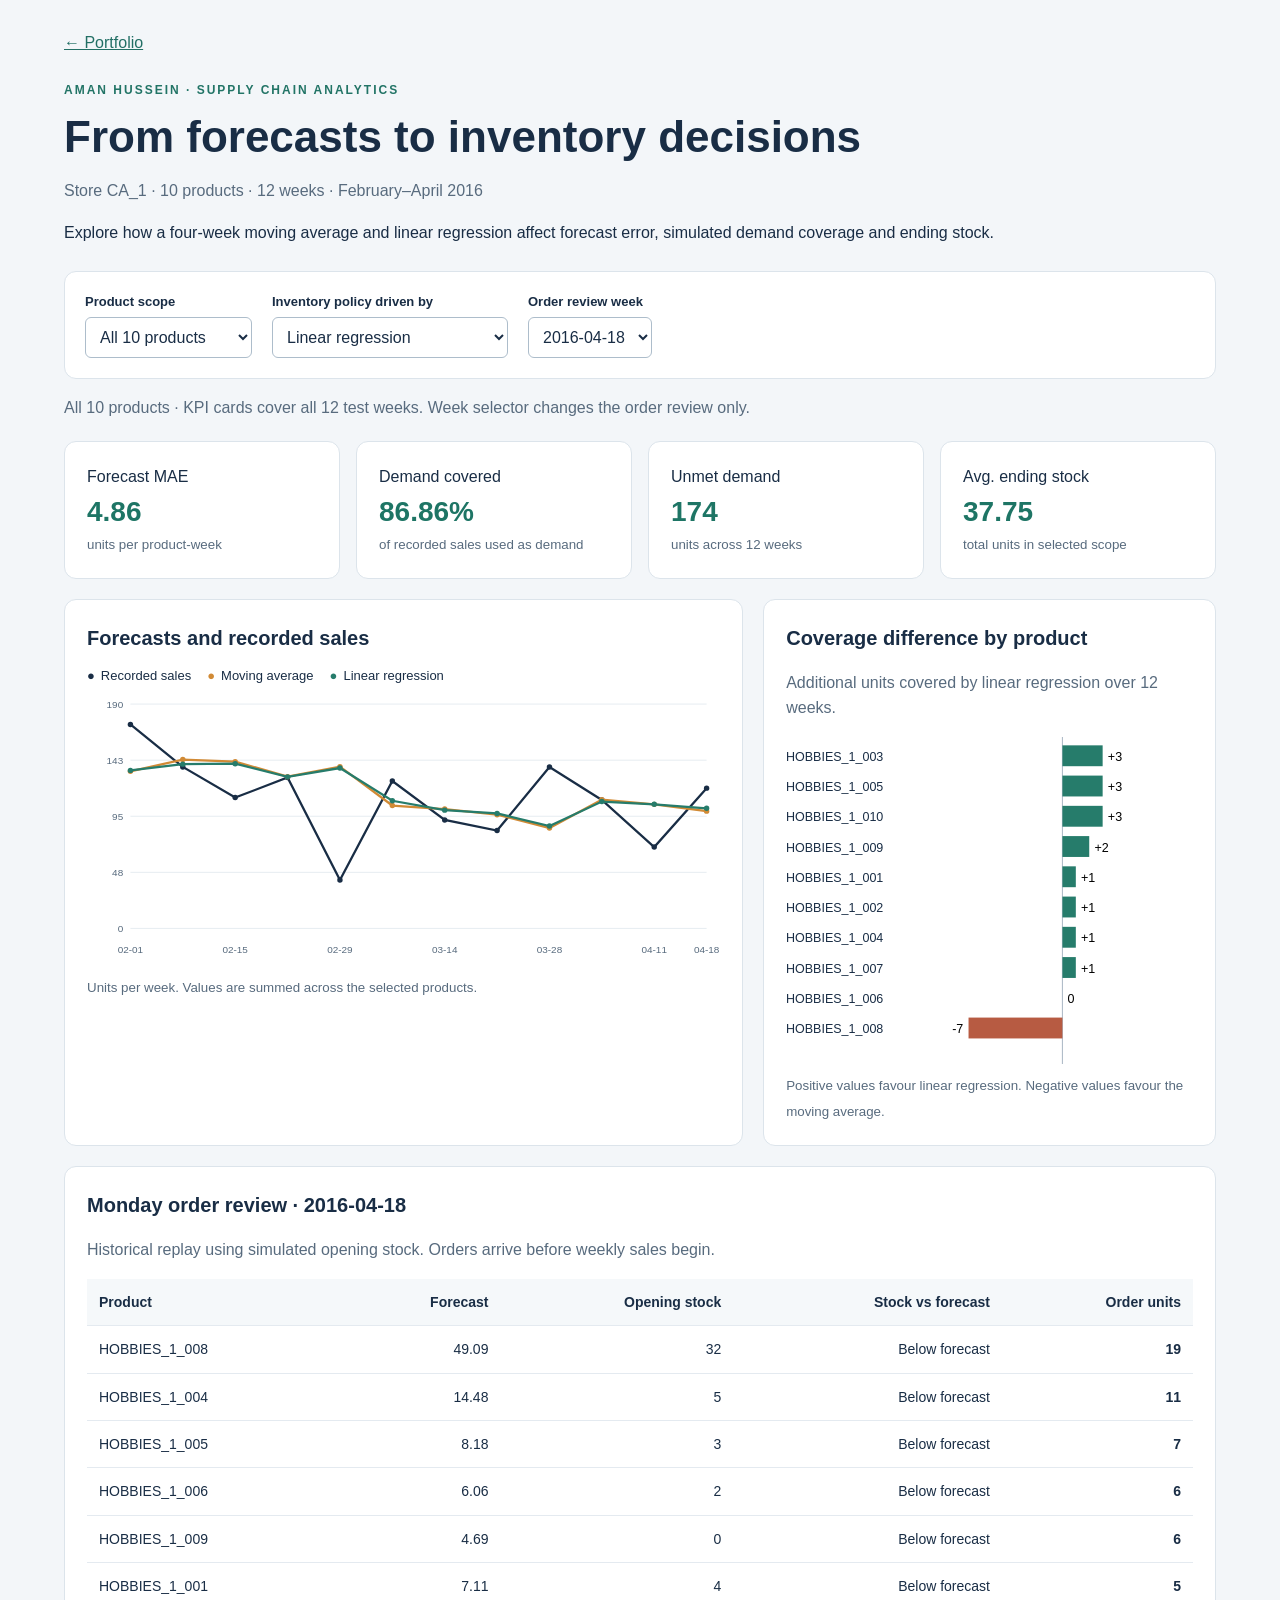
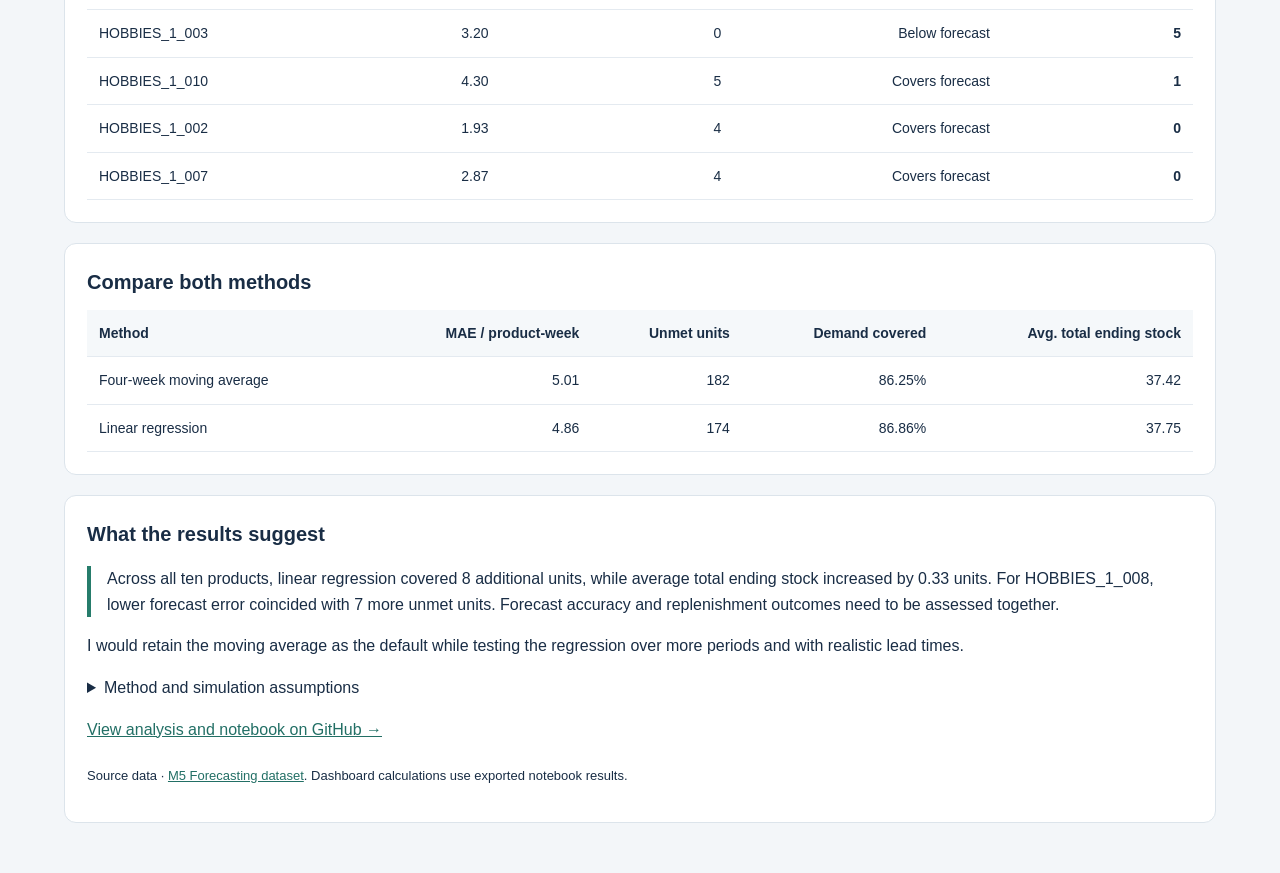
==== dashboard.html @ b35cd241 "Add files via upload" ====
<!doctype html><html lang="en"><head><meta charset="utf-8"><meta name="viewport" content="width=device-width,initial-scale=1"><title>Inventory Decisions | Aman Hussein</title><style>
*{box-sizing:border-box}body{margin:0;background:#f3f6f9;color:#192d45;font:16px/1.6 Arial,sans-serif}main{max-width:1200px;margin:auto;padding:30px 24px}a{color:#226f65}header{margin:25px 0}h1{font-size:clamp(28px,4vw,44px);line-height:1.15;margin:12px 0}h2{font-size:20px;margin:0 0 12px}.muted,small{color:#586b7e}.eyebrow{letter-spacing:2px;font-size:12px;color:#227466;font-weight:bold}.controls{display:flex;gap:20px;flex-wrap:wrap;padding:20px;background:#fff;border:1px solid #dce4eb;border-radius:12px}label{font-size:13px;font-weight:bold;display:block}select{display:block;padding:10px;margin-top:5px;border:1px solid #adbdcb;border-radius:6px;background:white;color:#192d45;font:inherit}.cards{display:grid;grid-template-columns:repeat(4,1fr);gap:16px;margin:20px 0}.card,.panel{background:white;padding:22px;border:1px solid #dce4eb;border-radius:12px}.card strong{display:block;font-size:28px;color:#1e7565}.card small{display:block}.grid{display:grid;grid-template-columns:1.5fr 1fr;gap:20px}.panel{margin-bottom:20px}svg{width:100%;height:auto}.legend{font-size:13px;display:flex;gap:16px;flex-wrap:wrap}.legend span:before{content:'●';color:var(--color);margin-right:6px}.scroll{overflow:auto}table{border-collapse:collapse;width:100%;font-size:14px;white-space:nowrap}th,td{padding:12px;text-align:right;border-bottom:1px solid #e4eaf0}th:first-child,td:first-child{text-align:left}th{background:#f5f8fa}.insight{border-left:4px solid #267c6b;padding-left:16px}.foot{font-size:13px;margin-top:24px}select:focus-visible,a:focus-visible{outline:3px solid #d88735;outline-offset:3px}@media(max-width:800px){.cards{grid-template-columns:repeat(2,1fr)}.grid{grid-template-columns:1fr}}@media(max-width:450px){main{padding:20px 12px}.cards{grid-template-columns:1fr}.controls{display:block}.controls>div{margin-bottom:12px}}
</style></head><body><main><a href="index.html">← Portfolio</a><header><div class="eyebrow">AMAN HUSSEIN · SUPPLY CHAIN ANALYTICS</div><h1>From forecasts to inventory decisions</h1><p class="muted">Store CA_1 · 10 products · 12 weeks · February–April 2016</p><p>Explore how a four-week moving average and linear regression affect forecast error, simulated demand coverage and ending stock.</p></header><div class="controls"><div><label for="product">Product scope</label><select id="product"><option value="all">All 10 products</option></select></div><div><label for="method">Inventory policy driven by</label><select id="method"><option value="Linjär modell">Linear regression</option><option value="Fyraveckorssnitt">Four-week moving average</option></select></div><div><label for="week">Order review week</label><select id="week"></select></div></div><p class="muted" id="scope"></p><div class="cards" id="cards" aria-live="polite"></div><div class="grid"><section class="panel"><h2>Forecasts and recorded sales</h2><div class="legend"><span style="--color:#192d45">Recorded sales</span><span style="--color:#d18a35">Moving average</span><span style="--color:#267c6b">Linear regression</span></div><div id="chart"></div><small>Units per week. Values are summed across the selected products.</small></section><section class="panel"><h2>Coverage difference by product</h2><p class="muted">Additional units covered by linear regression over 12 weeks.</p><div id="bars"></div><small>Positive values favour linear regression. Negative values favour the moving average.</small></section></div><section class="panel"><h2 id="orderTitle">Monday order review</h2><p class="muted">Historical replay using simulated opening stock. Orders arrive before weekly sales begin.</p><div class="scroll"><table><thead><tr><th>Product</th><th>Forecast</th><th>Opening stock</th><th>Stock vs forecast</th><th>Order units</th></tr></thead><tbody id="orders"></tbody></table></div></section><section class="panel"><h2>Compare both methods</h2><div class="scroll"><table><thead><tr><th>Method</th><th>MAE / product-week</th><th>Unmet units</th><th>Demand covered</th><th>Avg. total ending stock</th></tr></thead><tbody id="summary"></tbody></table></div></section><section class="panel"><h2>What the results suggest</h2><p class="insight">Across all ten products, linear regression covered 8 additional units, while average total ending stock increased by 0.33 units. For HOBBIES_1_008, lower forecast error coincided with 7 more unmet units. Forecast accuracy and replenishment outcomes need to be assessed together.</p><p>I would retain the moving average as the default while testing the regression over more periods and with realistic lead times.</p><details><summary>Method and simulation assumptions</summary><p>One pooled linear regression was trained on weeks before 1 February 2016. Inputs were the previous week's sales and the preceding four-week sales average. Each test forecast is one week ahead and can use sales observed in earlier test weeks. The trained coefficients remain fixed.</p><p>Each product starts with 3 units. The order raises available stock to the rounded-up forecast plus 1 safety unit when needed. Unmet demand is lost and does not carry forward. Ending inventory carries to the following week.</p><p>Recorded sales are a proxy for demand and can understate demand during actual stockouts. The zero-sales week for HOBBIES_1_008 is retained with unknown cause. Ending stock is measured at week end and differs from average inventory held during the week. These results cover one store, ten products and twelve weeks.</p></details><p><a href="https://github.com/AmanHussein/demand-forecasting-and-inventory-planning">View analysis and notebook on GitHub →</a></p><p class="foot">Source data · <a href="https://www.kaggle.com/competitions/m5-forecasting-accuracy/data">M5 Forecasting dataset</a>. Dashboard calculations use exported notebook results.</p></section></main><script id="data" type="application/json">{"forecasts": [{"item_id": "HOBBIES_1_001", "week_start": "2016-02-01 00:00:00", "units_sold": 4, "forecast": 5.75, "sales_last_week": 4.0, "sales_avg_4_weeks": 5.75, "model_forecast": 6.1762650593970605, "baseline_abs_error": 1.75, "model_abs_error": 2.1762650593970605}, {"item_id": "HOBBIES_1_001", "week_start": "2016-02-08 00:00:00", "units_sold": 9, "forecast": 4.75, "sales_last_week": 4.0, "sales_avg_4_weeks": 4.75, "model_forecast": 5.179508797744723, "baseline_abs_error": 4.25, "model_abs_error": 3.820491202255277}, {"item_id": "HOBBIES_1_001", "week_start": "2016-02-15 00:00:00", "units_sold": 4, "forecast": 5.75, "sales_last_week": 9.0, "sales_avg_4_weeks": 5.75, "model_forecast": 5.880034614447206, "baseline_abs_error": 1.75, "model_abs_error": 1.8800346144472062}, {"item_id": "HOBBIES_1_001", "week_start": "2016-02-22 00:00:00", "units_sold": 12, "forecast": 5.25, "sales_last_week": 4.0, "sales_avg_4_weeks": 5.25, "model_forecast": 5.677886928570892, "baseline_abs_error": 6.75, "model_abs_error": 6.322113071429108}, {"item_id": "HOBBIES_1_001", "week_start": "2016-02-29 00:00:00", "units_sold": 5, "forecast": 7.25, "sales_last_week": 12.0, "sales_avg_4_weeks": 7.25, "model_forecast": 7.1974307399558, "baseline_abs_error": 2.25, "model_abs_error": 2.1974307399558004}, {"item_id": "HOBBIES_1_001", "week_start": "2016-03-07 00:00:00", "units_sold": 5, "forecast": 7.5, "sales_last_week": 5.0, "sales_avg_4_weeks": 7.5, "model_forecast": 7.861342428298681, "baseline_abs_error": 2.5, "model_abs_error": 2.8613424282986806}, {"item_id": "HOBBIES_1_001", "week_start": "2016-03-14 00:00:00", "units_sold": 10, "forecast": 6.5, "sales_last_week": 5.0, "sales_avg_4_weeks": 6.5, "model_forecast": 6.864586166646343, "baseline_abs_error": 3.5, "model_abs_error": 3.135413833353657}, {"item_id": "HOBBIES_1_001", "week_start": "2016-03-21 00:00:00", "units_sold": 8, "forecast": 8.0, "sales_last_week": 10.0, "sales_avg_4_weeks": 8.0, "model_forecast": 8.063490114174996, "baseline_abs_error": 0.0, "model_abs_error": 0.06349011417499639}, {"item_id": "HOBBIES_1_001", "week_start": "2016-03-28 00:00:00", "units_sold": 2, "forecast": 7.0, "sales_last_week": 8.0, "sales_avg_4_weeks": 7.0, "model_forecast": 7.1852260305026, "baseline_abs_error": 5.0, "model_abs_error": 5.1852260305026}, {"item_id": "HOBBIES_1_001", "week_start": "2016-04-04 00:00:00", "units_sold": 12, "forecast": 6.25, "sales_last_week": 2.0, "sales_avg_4_weeks": 6.25, "model_forecast": 6.793135368203171, "baseline_abs_error": 5.75, "model_abs_error": 5.206864631796829}, {"item_id": "HOBBIES_1_001", "week_start": "2016-04-11 00:00:00", "units_sold": 5, "forecast": 8.0, "sales_last_week": 12.0, "sales_avg_4_weeks": 8.0, "model_forecast": 7.944997936195054, "baseline_abs_error": 3.0, "model_abs_error": 2.944997936195054}, {"item_id": "HOBBIES_1_001", "week_start": "2016-04-18 00:00:00", "units_sold": 8, "forecast": 6.75, "sales_last_week": 5.0, "sales_avg_4_weeks": 6.75, "model_forecast": 7.113775232059428, "baseline_abs_error": 1.25, "model_abs_error": 0.8862247679405719}, {"item_id": "HOBBIES_1_002", "week_start": "2016-02-01 00:00:00", "units_sold": 1, "forecast": 1.0, "sales_last_week": 1.0, "sales_avg_4_weeks": 1.0, "model_forecast": 1.6194110835183695, "baseline_abs_error": 0.0, "model_abs_error": 0.6194110835183695}, {"item_id": "HOBBIES_1_002", "week_start": "2016-02-08 00:00:00", "units_sold": 1, "forecast": 1.0, "sales_last_week": 1.0, "sales_avg_4_weeks": 1.0, "model_forecast": 1.6194110835183695, "baseline_abs_error": 0.0, "model_abs_error": 0.6194110835183695}, {"item_id": "HOBBIES_1_002", "week_start": "2016-02-15 00:00:00", "units_sold": 2, "forecast": 1.0, "sales_last_week": 1.0, "sales_avg_4_weeks": 1.0, "model_forecast": 1.6194110835183695, "baseline_abs_error": 1.0, "model_abs_error": 0.3805889164816305}, {"item_id": "HOBBIES_1_002", "week_start": "2016-02-22 00:00:00", "units_sold": 1, "forecast": 1.25, "sales_last_week": 2.0, "sales_avg_4_weeks": 1.25, "model_forecast": 1.8093540599414832, "baseline_abs_error": 0.25, "model_abs_error": 0.8093540599414832}, {"item_id": "HOBBIES_1_002", "week_start": "2016-02-29 00:00:00", "units_sold": 2, "forecast": 1.25, "sales_last_week": 1.0, "sales_avg_4_weeks": 1.25, "model_forecast": 1.868600148931454, "baseline_abs_error": 0.75, "model_abs_error": 0.1313998510685459}, {"item_id": "HOBBIES_1_002", "week_start": "2016-03-07 00:00:00", "units_sold": 3, "forecast": 1.5, "sales_last_week": 2.0, "sales_avg_4_weeks": 1.5, "model_forecast": 2.058543125354568, "baseline_abs_error": 1.5, "model_abs_error": 0.9414568746454322}, {"item_id": "HOBBIES_1_002", "week_start": "2016-03-14 00:00:00", "units_sold": 0, "forecast": 2.0, "sales_last_week": 3.0, "sales_avg_4_weeks": 2.0, "model_forecast": 2.4976751671907653, "baseline_abs_error": 2.0, "model_abs_error": 2.4976751671907653}, {"item_id": "HOBBIES_1_002", "week_start": "2016-03-21 00:00:00", "units_sold": 4, "forecast": 1.5, "sales_last_week": 0.0, "sales_avg_4_weeks": 1.5, "model_forecast": 2.1770353033345096, "baseline_abs_error": 2.5, "model_abs_error": 1.8229646966654904}, {"item_id": "HOBBIES_1_002", "week_start": "2016-03-28 00:00:00", "units_sold": 1, "forecast": 2.25, "sales_last_week": 4.0, "sales_avg_4_weeks": 2.25, "model_forecast": 2.687618143613879, "baseline_abs_error": 1.25, "model_abs_error": 1.687618143613879}, {"item_id": "HOBBIES_1_002", "week_start": "2016-04-04 00:00:00", "units_sold": 0, "forecast": 2.0, "sales_last_week": 1.0, "sales_avg_4_weeks": 2.0, "model_forecast": 2.616167345170707, "baseline_abs_error": 2.0, "model_abs_error": 2.616167345170707}, {"item_id": "HOBBIES_1_002", "week_start": "2016-04-11 00:00:00", "units_sold": 0, "forecast": 1.25, "sales_last_week": 0.0, "sales_avg_4_weeks": 1.25, "model_forecast": 1.927846237921425, "baseline_abs_error": 1.25, "model_abs_error": 1.927846237921425}, {"item_id": "HOBBIES_1_002", "week_start": "2016-04-18 00:00:00", "units_sold": 1, "forecast": 1.25, "sales_last_week": 0.0, "sales_avg_4_weeks": 1.25, "model_forecast": 1.927846237921425, "baseline_abs_error": 0.25, "model_abs_error": 0.927846237921425}, {"item_id": "HOBBIES_1_003", "week_start": "2016-02-01 00:00:00", "units_sold": 1, "forecast": 0.75, "sales_last_week": 1.0, "sales_avg_4_weeks": 0.75, "model_forecast": 1.3702220181052853, "baseline_abs_error": 0.25, "model_abs_error": 0.3702220181052853}, {"item_id": "HOBBIES_1_003", "week_start": "2016-02-08 00:00:00", "units_sold": 5, "forecast": 1.0, "sales_last_week": 1.0, "sales_avg_4_weeks": 1.0, "model_forecast": 1.6194110835183695, "baseline_abs_error": 4.0, "model_abs_error": 3.3805889164816305}, {"item_id": "HOBBIES_1_003", "week_start": "2016-02-15 00:00:00", "units_sold": 3, "forecast": 1.75, "sales_last_week": 5.0, "sales_avg_4_weeks": 1.75, "model_forecast": 2.1299939237977394, "baseline_abs_error": 1.25, "model_abs_error": 0.8700060762022606}, {"item_id": "HOBBIES_1_003", "week_start": "2016-02-22 00:00:00", "units_sold": 0, "forecast": 2.5, "sales_last_week": 3.0, "sales_avg_4_weeks": 2.5, "model_forecast": 2.9960532980169345, "baseline_abs_error": 2.5, "model_abs_error": 2.9960532980169345}, {"item_id": "HOBBIES_1_003", "week_start": "2016-02-29 00:00:00", "units_sold": 7, "forecast": 2.25, "sales_last_week": 0.0, "sales_avg_4_weeks": 2.25, "model_forecast": 2.9246024995737625, "baseline_abs_error": 4.75, "model_abs_error": 4.075397500426238}, {"item_id": "HOBBIES_1_003", "week_start": "2016-03-07 00:00:00", "units_sold": 5, "forecast": 3.75, "sales_last_week": 7.0, "sales_avg_4_weeks": 3.75, "model_forecast": 4.005014269122473, "baseline_abs_error": 1.25, "model_abs_error": 0.9949857308775272}, {"item_id": "HOBBIES_1_003", "week_start": "2016-03-14 00:00:00", "units_sold": 1, "forecast": 3.75, "sales_last_week": 5.0, "sales_avg_4_weeks": 3.75, "model_forecast": 4.1235064471024145, "baseline_abs_error": 2.75, "model_abs_error": 3.1235064471024145}, {"item_id": "HOBBIES_1_003", "week_start": "2016-03-21 00:00:00", "units_sold": 2, "forecast": 3.25, "sales_last_week": 1.0, "sales_avg_4_weeks": 3.25, "model_forecast": 3.862112672236129, "baseline_abs_error": 1.25, "model_abs_error": 1.8621126722361292}, {"item_id": "HOBBIES_1_003", "week_start": "2016-03-28 00:00:00", "units_sold": 1, "forecast": 3.75, "sales_last_week": 2.0, "sales_avg_4_weeks": 3.75, "model_forecast": 4.301244714072327, "baseline_abs_error": 2.75, "model_abs_error": 3.301244714072327}, {"item_id": "HOBBIES_1_003", "week_start": "2016-04-04 00:00:00", "units_sold": 1, "forecast": 2.25, "sales_last_week": 1.0, "sales_avg_4_weeks": 2.25, "model_forecast": 2.8653564105837916, "baseline_abs_error": 1.25, "model_abs_error": 1.8653564105837916}, {"item_id": "HOBBIES_1_003", "week_start": "2016-04-11 00:00:00", "units_sold": 8, "forecast": 1.25, "sales_last_week": 1.0, "sales_avg_4_weeks": 1.25, "model_forecast": 1.868600148931454, "baseline_abs_error": 6.75, "model_abs_error": 6.1313998510685455}, {"item_id": "HOBBIES_1_003", "week_start": "2016-04-18 00:00:00", "units_sold": 6, "forecast": 3.0, "sales_last_week": 8.0, "sales_avg_4_weeks": 3.0, "model_forecast": 3.198200983893249, "baseline_abs_error": 3.0, "model_abs_error": 2.801799016106751}, {"item_id": "HOBBIES_1_004", "week_start": "2016-02-01 00:00:00", "units_sold": 17, "forecast": 14.25, "sales_last_week": 20.0, "sales_avg_4_weeks": 14.25, "model_forecast": 13.700755859602397, "baseline_abs_error": 2.75, "model_abs_error": 3.2992441403976027}, {"item_id": "HOBBIES_1_004", "week_start": "2016-02-08 00:00:00", "units_sold": 17, "forecast": 17.25, "sales_last_week": 17.0, "sales_avg_4_weeks": 17.25, "model_forecast": 16.868762911529323, "baseline_abs_error": 0.25, "model_abs_error": 0.1312370884706766}, {"item_id": "HOBBIES_1_004", "week_start": "2016-02-15 00:00:00", "units_sold": 11, "forecast": 18.75, "sales_last_week": 17.0, "sales_avg_4_weeks": 18.75, "model_forecast": 18.36389730400783, "baseline_abs_error": 7.75, "model_abs_error": 7.363897304007828}, {"item_id": "HOBBIES_1_004", "week_start": "2016-02-22 00:00:00", "units_sold": 15, "forecast": 16.25, "sales_last_week": 11.0, "sales_avg_4_weeks": 16.25, "model_forecast": 16.227483183816812, "baseline_abs_error": 1.25, "model_abs_error": 1.2274831838168119}, {"item_id": "HOBBIES_1_004", "week_start": "2016-02-29 00:00:00", "units_sold": 7, "forecast": 15.0, "sales_last_week": 15.0, "sales_avg_4_weeks": 15.0, "model_forecast": 14.744553500791504, "baseline_abs_error": 8.0, "model_abs_error": 7.744553500791504}, {"item_id": "HOBBIES_1_004", "week_start": "2016-03-07 00:00:00", "units_sold": 7, "forecast": 12.5, "sales_last_week": 7.0, "sales_avg_4_weeks": 12.5, "model_forecast": 12.726631558580427, "baseline_abs_error": 5.5, "model_abs_error": 5.7266315585804275}, {"item_id": "HOBBIES_1_004", "week_start": "2016-03-14 00:00:00", "units_sold": 14, "forecast": 10.0, "sales_last_week": 7.0, "sales_avg_4_weeks": 10.0, "model_forecast": 10.234740904449584, "baseline_abs_error": 4.0, "model_abs_error": 3.765259095550416}, {"item_id": "HOBBIES_1_004", "week_start": "2016-03-21 00:00:00", "units_sold": 25, "forecast": 10.75, "sales_last_week": 14.0, "sales_avg_4_weeks": 10.75, "model_forecast": 10.56758547775904, "baseline_abs_error": 14.25, "model_abs_error": 14.43241452224096}, {"item_id": "HOBBIES_1_004", "week_start": "2016-03-28 00:00:00", "units_sold": 6, "forecast": 13.25, "sales_last_week": 25.0, "sales_avg_4_weeks": 13.25, "model_forecast": 12.407769153000205, "baseline_abs_error": 7.25, "model_abs_error": 6.4077691530002046}, {"item_id": "HOBBIES_1_004", "week_start": "2016-04-04 00:00:00", "units_sold": 16, "forecast": 13.0, "sales_last_week": 6.0, "sales_avg_4_weeks": 13.0, "model_forecast": 13.284255778396567, "baseline_abs_error": 3.0, "model_abs_error": 2.7157442216034333}, {"item_id": "HOBBIES_1_004", "week_start": "2016-04-11 00:00:00", "units_sold": 11, "forecast": 15.25, "sales_last_week": 16.0, "sales_avg_4_weeks": 15.25, "model_forecast": 14.93449647721462, "baseline_abs_error": 4.25, "model_abs_error": 3.934496477214619}, {"item_id": "HOBBIES_1_004", "week_start": "2016-04-18 00:00:00", "units_sold": 18, "forecast": 14.5, "sales_last_week": 11.0, "sales_avg_4_weeks": 14.5, "model_forecast": 14.48315972592522, "baseline_abs_error": 3.5, "model_abs_error": 3.516840274074781}, {"item_id": "HOBBIES_1_005", "week_start": "2016-02-01 00:00:00", "units_sold": 7, "forecast": 5.25, "sales_last_week": 6.0, "sales_avg_4_weeks": 5.25, "model_forecast": 5.5593947505909505, "baseline_abs_error": 1.75, "model_abs_error": 1.4406052494090495}, {"item_id": "HOBBIES_1_005", "week_start": "2016-02-08 00:00:00", "units_sold": 11, "forecast": 5.75, "sales_last_week": 7.0, "sales_avg_4_weeks": 5.75, "model_forecast": 5.998526792427148, "baseline_abs_error": 5.25, "model_abs_error": 5.001473207572852}, {"item_id": "HOBBIES_1_005", "week_start": "2016-02-15 00:00:00", "units_sold": 8, "forecast": 7.0, "sales_last_week": 11.0, "sales_avg_4_weeks": 7.0, "model_forecast": 7.007487763532687, "baseline_abs_error": 1.0, "model_abs_error": 0.9925122364673129}, {"item_id": "HOBBIES_1_005", "week_start": "2016-02-22 00:00:00", "units_sold": 6, "forecast": 8.0, "sales_last_week": 8.0, "sales_avg_4_weeks": 8.0, "model_forecast": 8.181982292154938, "baseline_abs_error": 2.0, "model_abs_error": 2.181982292154938}, {"item_id": "HOBBIES_1_005", "week_start": "2016-02-29 00:00:00", "units_sold": 5, "forecast": 8.0, "sales_last_week": 6.0, "sales_avg_4_weeks": 8.0, "model_forecast": 8.30047447013488, "baseline_abs_error": 3.0, "model_abs_error": 3.30047447013488}, {"item_id": "HOBBIES_1_005", "week_start": "2016-03-07 00:00:00", "units_sold": 9, "forecast": 7.5, "sales_last_week": 5.0, "sales_avg_4_weeks": 7.5, "model_forecast": 7.861342428298681, "baseline_abs_error": 1.5, "model_abs_error": 1.1386575717013194}, {"item_id": "HOBBIES_1_005", "week_start": "2016-03-14 00:00:00", "units_sold": 11, "forecast": 7.0, "sales_last_week": 9.0, "sales_avg_4_weeks": 7.0, "model_forecast": 7.125979941512629, "baseline_abs_error": 4.0, "model_abs_error": 3.874020058487371}, {"item_id": "HOBBIES_1_005", "week_start": "2016-03-21 00:00:00", "units_sold": 6, "forecast": 7.75, "sales_last_week": 11.0, "sales_avg_4_weeks": 7.75, "model_forecast": 7.7550549597719405, "baseline_abs_error": 1.75, "model_abs_error": 1.7550549597719405}, {"item_id": "HOBBIES_1_005", "week_start": "2016-03-28 00:00:00", "units_sold": 14, "forecast": 7.75, "sales_last_week": 6.0, "sales_avg_4_weeks": 7.75, "model_forecast": 8.051285404721796, "baseline_abs_error": 6.25, "model_abs_error": 5.948714595278204}, {"item_id": "HOBBIES_1_005", "week_start": "2016-04-04 00:00:00", "units_sold": 4, "forecast": 10.0, "sales_last_week": 14.0, "sales_avg_4_weeks": 10.0, "model_forecast": 9.820018281519788, "baseline_abs_error": 6.0, "model_abs_error": 5.820018281519788}, {"item_id": "HOBBIES_1_005", "week_start": "2016-04-11 00:00:00", "units_sold": 8, "forecast": 8.75, "sales_last_week": 4.0, "sales_avg_4_weeks": 8.75, "model_forecast": 9.166533844354074, "baseline_abs_error": 0.75, "model_abs_error": 1.166533844354074}, {"item_id": "HOBBIES_1_005", "week_start": "2016-04-18 00:00:00", "units_sold": 12, "forecast": 8.0, "sales_last_week": 8.0, "sales_avg_4_weeks": 8.0, "model_forecast": 8.181982292154938, "baseline_abs_error": 4.0, "model_abs_error": 3.818017707845062}, {"item_id": "HOBBIES_1_006", "week_start": "2016-02-01 00:00:00", "units_sold": 5, "forecast": 6.5, "sales_last_week": 4.0, "sales_avg_4_weeks": 6.5, "model_forecast": 6.923832255636314, "baseline_abs_error": 1.5, "model_abs_error": 1.9238322556363139}, {"item_id": "HOBBIES_1_006", "week_start": "2016-02-08 00:00:00", "units_sold": 6, "forecast": 7.75, "sales_last_week": 5.0, "sales_avg_4_weeks": 7.75, "model_forecast": 8.110531493711765, "baseline_abs_error": 1.75, "model_abs_error": 2.1105314937117647}, {"item_id": "HOBBIES_1_006", "week_start": "2016-02-15 00:00:00", "units_sold": 8, "forecast": 6.5, "sales_last_week": 6.0, "sales_avg_4_weeks": 6.5, "model_forecast": 6.805340077656372, "baseline_abs_error": 1.5, "model_abs_error": 1.1946599223436278}, {"item_id": "HOBBIES_1_006", "week_start": "2016-02-22 00:00:00", "units_sold": 10, "forecast": 5.75, "sales_last_week": 8.0, "sales_avg_4_weeks": 5.75, "model_forecast": 5.939280703437177, "baseline_abs_error": 4.25, "model_abs_error": 4.060719296562823}, {"item_id": "HOBBIES_1_006", "week_start": "2016-02-29 00:00:00", "units_sold": 7, "forecast": 7.25, "sales_last_week": 10.0, "sales_avg_4_weeks": 7.25, "model_forecast": 7.315922917935742, "baseline_abs_error": 0.25, "model_abs_error": 0.3159229179357421}, {"item_id": "HOBBIES_1_006", "week_start": "2016-03-07 00:00:00", "units_sold": 8, "forecast": 7.75, "sales_last_week": 7.0, "sales_avg_4_weeks": 7.75, "model_forecast": 7.992039315731824, "baseline_abs_error": 0.25, "model_abs_error": 0.007960684268176088}, {"item_id": "HOBBIES_1_006", "week_start": "2016-03-14 00:00:00", "units_sold": 7, "forecast": 8.25, "sales_last_week": 8.0, "sales_avg_4_weeks": 8.25, "model_forecast": 8.431171357568022, "baseline_abs_error": 1.25, "model_abs_error": 1.4311713575680223}, {"item_id": "HOBBIES_1_006", "week_start": "2016-03-21 00:00:00", "units_sold": 9, "forecast": 8.0, "sales_last_week": 7.0, "sales_avg_4_weeks": 8.0, "model_forecast": 8.241228381144907, "baseline_abs_error": 1.0, "model_abs_error": 0.7587716188550928}, {"item_id": "HOBBIES_1_006", "week_start": "2016-03-28 00:00:00", "units_sold": 4, "forecast": 7.75, "sales_last_week": 9.0, "sales_avg_4_weeks": 7.75, "model_forecast": 7.873547137751882, "baseline_abs_error": 3.75, "model_abs_error": 3.873547137751882}, {"item_id": "HOBBIES_1_006", "week_start": "2016-04-04 00:00:00", "units_sold": 4, "forecast": 7.0, "sales_last_week": 4.0, "sales_avg_4_weeks": 7.0, "model_forecast": 7.422210386462483, "baseline_abs_error": 3.0, "model_abs_error": 3.422210386462483}, {"item_id": "HOBBIES_1_006", "week_start": "2016-04-11 00:00:00", "units_sold": 6, "forecast": 6.0, "sales_last_week": 4.0, "sales_avg_4_weeks": 6.0, "model_forecast": 6.4254541248101456, "baseline_abs_error": 0.0, "model_abs_error": 0.42545412481014555}, {"item_id": "HOBBIES_1_006", "week_start": "2016-04-18 00:00:00", "units_sold": 3, "forecast": 5.75, "sales_last_week": 6.0, "sales_avg_4_weeks": 5.75, "model_forecast": 6.057772881417119, "baseline_abs_error": 2.75, "model_abs_error": 3.057772881417119}, {"item_id": "HOBBIES_1_007", "week_start": "2016-02-01 00:00:00", "units_sold": 3, "forecast": 3.0, "sales_last_week": 4.0, "sales_avg_4_weeks": 3.0, "model_forecast": 3.4351853398531325, "baseline_abs_error": 0.0, "model_abs_error": 0.43518533985313246}, {"item_id": "HOBBIES_1_007", "week_start": "2016-02-08 00:00:00", "units_sold": 0, "forecast": 2.0, "sales_last_week": 3.0, "sales_avg_4_weeks": 2.0, "model_forecast": 2.4976751671907653, "baseline_abs_error": 2.0, "model_abs_error": 2.4976751671907653}, {"item_id": "HOBBIES_1_007", "week_start": "2016-02-15 00:00:00", "units_sold": 2, "forecast": 1.75, "sales_last_week": 0.0, "sales_avg_4_weeks": 1.75, "model_forecast": 2.4262243687475937, "baseline_abs_error": 0.25, "model_abs_error": 0.42622436874759373}, {"item_id": "HOBBIES_1_007", "week_start": "2016-02-22 00:00:00", "units_sold": 2, "forecast": 2.25, "sales_last_week": 2.0, "sales_avg_4_weeks": 2.25, "model_forecast": 2.806110321593821, "baseline_abs_error": 0.25, "model_abs_error": 0.8061103215938208}, {"item_id": "HOBBIES_1_007", "week_start": "2016-02-29 00:00:00", "units_sold": 3, "forecast": 1.75, "sales_last_week": 2.0, "sales_avg_4_weeks": 1.75, "model_forecast": 2.307732190767652, "baseline_abs_error": 1.25, "model_abs_error": 0.692267809232348}, {"item_id": "HOBBIES_1_007", "week_start": "2016-03-07 00:00:00", "units_sold": 4, "forecast": 1.75, "sales_last_week": 3.0, "sales_avg_4_weeks": 1.75, "model_forecast": 2.248486101777681, "baseline_abs_error": 2.25, "model_abs_error": 1.7515138982223188}, {"item_id": "HOBBIES_1_007", "week_start": "2016-03-14 00:00:00", "units_sold": 3, "forecast": 2.75, "sales_last_week": 4.0, "sales_avg_4_weeks": 2.75, "model_forecast": 3.185996274440048, "baseline_abs_error": 0.25, "model_abs_error": 0.18599627444004785}, {"item_id": "HOBBIES_1_007", "week_start": "2016-03-21 00:00:00", "units_sold": 2, "forecast": 3.0, "sales_last_week": 3.0, "sales_avg_4_weeks": 3.0, "model_forecast": 3.4944314288431033, "baseline_abs_error": 1.0, "model_abs_error": 1.4944314288431033}, {"item_id": "HOBBIES_1_007", "week_start": "2016-03-28 00:00:00", "units_sold": 4, "forecast": 3.0, "sales_last_week": 2.0, "sales_avg_4_weeks": 3.0, "model_forecast": 3.553677517833074, "baseline_abs_error": 1.0, "model_abs_error": 0.4463224821669258}, {"item_id": "HOBBIES_1_007", "week_start": "2016-04-04 00:00:00", "units_sold": 2, "forecast": 3.25, "sales_last_week": 4.0, "sales_avg_4_weeks": 3.25, "model_forecast": 3.6843744052662166, "baseline_abs_error": 1.25, "model_abs_error": 1.6843744052662166}, {"item_id": "HOBBIES_1_007", "week_start": "2016-04-11 00:00:00", "units_sold": 1, "forecast": 2.75, "sales_last_week": 2.0, "sales_avg_4_weeks": 2.75, "model_forecast": 3.3044884524199896, "baseline_abs_error": 1.75, "model_abs_error": 2.3044884524199896}, {"item_id": "HOBBIES_1_007", "week_start": "2016-04-18 00:00:00", "units_sold": 4, "forecast": 2.25, "sales_last_week": 1.0, "sales_avg_4_weeks": 2.25, "model_forecast": 2.8653564105837916, "baseline_abs_error": 1.75, "model_abs_error": 1.1346435894162084}, {"item_id": "HOBBIES_1_008", "week_start": "2016-02-01 00:00:00", "units_sold": 131, "forecast": 92.5, "sales_last_week": 48.0, "sales_avg_4_weeks": 92.5, "model_forecast": 90.03804284217864, "baseline_abs_error": 38.5, "model_abs_error": 40.96195715782136}, {"item_id": "HOBBIES_1_008", "week_start": "2016-02-08 00:00:00", "units_sold": 84, "forecast": 99.25, "sales_last_week": 131.0, "sales_avg_4_weeks": 99.25, "model_forecast": 91.84872222216433, "baseline_abs_error": 15.25, "model_abs_error": 7.8487222221643265}, {"item_id": "HOBBIES_1_008", "week_start": "2016-02-15 00:00:00", "units_sold": 68, "forecast": 93.75, "sales_last_week": 84.0, "sales_avg_4_weeks": 93.75, "model_forecast": 89.15112896560511, "baseline_abs_error": 25.75, "model_abs_error": 21.15112896560511}, {"item_id": "HOBBIES_1_008", "week_start": "2016-02-22 00:00:00", "units_sold": 77, "forecast": 82.75, "sales_last_week": 68.0, "sales_avg_4_weeks": 82.75, "model_forecast": 79.13474751126893, "baseline_abs_error": 5.75, "model_abs_error": 2.1347475112689267}, {"item_id": "HOBBIES_1_008", "week_start": "2016-02-29 00:00:00", "units_sold": 0, "forecast": 90.0, "sales_last_week": 77.0, "sales_avg_4_weeks": 90.0, "model_forecast": 85.82801560733863, "baseline_abs_error": 90.0, "model_abs_error": 85.82801560733863}, {"item_id": "HOBBIES_1_008", "week_start": "2016-03-07 00:00:00", "units_sold": 81, "forecast": 57.25, "sales_last_week": 0.0, "sales_avg_4_weeks": 57.25, "model_forecast": 57.74619689045233, "baseline_abs_error": 23.75, "model_abs_error": 23.25380310954767}, {"item_id": "HOBBIES_1_008", "week_start": "2016-03-14 00:00:00", "units_sold": 34, "forecast": 56.5, "sales_last_week": 81.0, "sales_avg_4_weeks": 56.5, "model_forecast": 52.19969648602544, "baseline_abs_error": 22.5, "model_abs_error": 18.199696486025438}, {"item_id": "HOBBIES_1_008", "week_start": "2016-03-21 00:00:00", "units_sold": 27, "forecast": 48.0, "sales_last_week": 34.0, "sales_avg_4_weeks": 48.0, "model_forecast": 46.511834444509205, "baseline_abs_error": 21.0, "model_abs_error": 19.511834444509205}, {"item_id": "HOBBIES_1_008", "week_start": "2016-03-28 00:00:00", "units_sold": 90, "forecast": 35.5, "sales_last_week": 27.0, "sales_avg_4_weeks": 35.5, "model_forecast": 34.46710379678478, "baseline_abs_error": 54.5, "model_abs_error": 55.53289620321522}, {"item_id": "HOBBIES_1_008", "week_start": "2016-04-04 00:00:00", "units_sold": 62, "forecast": 58.0, "sales_last_week": 90.0, "sales_avg_4_weeks": 58.0, "model_forecast": 53.16161607759421, "baseline_abs_error": 4.0, "model_abs_error": 8.83838392240579}, {"item_id": "HOBBIES_1_008", "week_start": "2016-04-11 00:00:00", "units_sold": 20, "forecast": 53.25, "sales_last_week": 62.0, "sales_avg_4_weeks": 53.25, "model_forecast": 50.08591432646479, "baseline_abs_error": 33.25, "model_abs_error": 30.08591432646479}, {"item_id": "HOBBIES_1_008", "week_start": "2016-04-18 00:00:00", "units_sold": 56, "forecast": 49.75, "sales_last_week": 20.0, "sales_avg_4_weeks": 49.75, "model_forecast": 49.08560314826038, "baseline_abs_error": 6.25, "model_abs_error": 6.9143968517396175}, {"item_id": "HOBBIES_1_009", "week_start": "2016-02-01 00:00:00", "units_sold": 0, "forecast": 0.0, "sales_last_week": 0.0, "sales_avg_4_weeks": 0.0, "model_forecast": 0.6819009108560028, "baseline_abs_error": 0.0, "model_abs_error": 0.6819009108560028}, {"item_id": "HOBBIES_1_009", "week_start": "2016-02-08 00:00:00", "units_sold": 0, "forecast": 0.0, "sales_last_week": 0.0, "sales_avg_4_weeks": 0.0, "model_forecast": 0.6819009108560028, "baseline_abs_error": 0.0, "model_abs_error": 0.6819009108560028}, {"item_id": "HOBBIES_1_009", "week_start": "2016-02-15 00:00:00", "units_sold": 0, "forecast": 0.0, "sales_last_week": 0.0, "sales_avg_4_weeks": 0.0, "model_forecast": 0.6819009108560028, "baseline_abs_error": 0.0, "model_abs_error": 0.6819009108560028}, {"item_id": "HOBBIES_1_009", "week_start": "2016-02-22 00:00:00", "units_sold": 0, "forecast": 0.0, "sales_last_week": 0.0, "sales_avg_4_weeks": 0.0, "model_forecast": 0.6819009108560028, "baseline_abs_error": 0.0, "model_abs_error": 0.6819009108560028}, {"item_id": "HOBBIES_1_009", "week_start": "2016-02-29 00:00:00", "units_sold": 2, "forecast": 0.0, "sales_last_week": 0.0, "sales_avg_4_weeks": 0.0, "model_forecast": 0.6819009108560028, "baseline_abs_error": 2.0, "model_abs_error": 1.3180990891439972}, {"item_id": "HOBBIES_1_009", "week_start": "2016-03-07 00:00:00", "units_sold": 1, "forecast": 0.5, "sales_last_week": 2.0, "sales_avg_4_weeks": 0.5, "model_forecast": 1.0617868637022299, "baseline_abs_error": 0.5, "model_abs_error": 0.061786863702229855}, {"item_id": "HOBBIES_1_009", "week_start": "2016-03-14 00:00:00", "units_sold": 6, "forecast": 0.75, "sales_last_week": 1.0, "sales_avg_4_weeks": 0.75, "model_forecast": 1.3702220181052853, "baseline_abs_error": 5.25, "model_abs_error": 4.629777981894715}, {"item_id": "HOBBIES_1_009", "week_start": "2016-03-21 00:00:00", "units_sold": 0, "forecast": 2.25, "sales_last_week": 6.0, "sales_avg_4_weeks": 2.25, "model_forecast": 2.5691259656339374, "baseline_abs_error": 2.25, "model_abs_error": 2.5691259656339374}, {"item_id": "HOBBIES_1_009", "week_start": "2016-03-28 00:00:00", "units_sold": 8, "forecast": 2.25, "sales_last_week": 0.0, "sales_avg_4_weeks": 2.25, "model_forecast": 2.9246024995737625, "baseline_abs_error": 5.75, "model_abs_error": 5.075397500426238}, {"item_id": "HOBBIES_1_009", "week_start": "2016-04-04 00:00:00", "units_sold": 2, "forecast": 3.75, "sales_last_week": 8.0, "sales_avg_4_weeks": 3.75, "model_forecast": 3.945768180132502, "baseline_abs_error": 1.75, "model_abs_error": 1.945768180132502}, {"item_id": "HOBBIES_1_009", "week_start": "2016-04-11 00:00:00", "units_sold": 8, "forecast": 4.0, "sales_last_week": 2.0, "sales_avg_4_weeks": 4.0, "model_forecast": 4.550433779485411, "baseline_abs_error": 4.0, "model_abs_error": 3.4495662205145887}, {"item_id": "HOBBIES_1_009", "week_start": "2016-04-18 00:00:00", "units_sold": 7, "forecast": 4.5, "sales_last_week": 8.0, "sales_avg_4_weeks": 4.5, "model_forecast": 4.693335376371755, "baseline_abs_error": 2.5, "model_abs_error": 2.3066646236282446}, {"item_id": "HOBBIES_1_010", "week_start": "2016-02-01 00:00:00", "units_sold": 4, "forecast": 4.25, "sales_last_week": 6.0, "sales_avg_4_weeks": 4.25, "model_forecast": 4.562638488938613, "baseline_abs_error": 0.25, "model_abs_error": 0.5626384889386129}, {"item_id": "HOBBIES_1_010", "week_start": "2016-02-08 00:00:00", "units_sold": 4, "forecast": 4.5, "sales_last_week": 4.0, "sales_avg_4_weeks": 4.5, "model_forecast": 4.930319732331639, "baseline_abs_error": 0.5, "model_abs_error": 0.9303197323316388}, {"item_id": "HOBBIES_1_010", "week_start": "2016-02-15 00:00:00", "units_sold": 5, "forecast": 5.25, "sales_last_week": 4.0, "sales_avg_4_weeks": 5.25, "model_forecast": 5.677886928570892, "baseline_abs_error": 0.25, "model_abs_error": 0.6778869285708922}, {"item_id": "HOBBIES_1_010", "week_start": "2016-02-22 00:00:00", "units_sold": 5, "forecast": 4.75, "sales_last_week": 5.0, "sales_avg_4_weeks": 4.75, "model_forecast": 5.120262708754752, "baseline_abs_error": 0.25, "model_abs_error": 0.12026270875475209}, {"item_id": "HOBBIES_1_010", "week_start": "2016-02-29 00:00:00", "units_sold": 3, "forecast": 4.5, "sales_last_week": 5.0, "sales_avg_4_weeks": 4.5, "model_forecast": 4.871073643341668, "baseline_abs_error": 1.5, "model_abs_error": 1.871073643341668}, {"item_id": "HOBBIES_1_010", "week_start": "2016-03-07 00:00:00", "units_sold": 2, "forecast": 4.25, "sales_last_week": 3.0, "sales_avg_4_weeks": 4.25, "model_forecast": 4.7403767559085255, "baseline_abs_error": 2.25, "model_abs_error": 2.7403767559085255}, {"item_id": "HOBBIES_1_010", "week_start": "2016-03-14 00:00:00", "units_sold": 6, "forecast": 3.75, "sales_last_week": 2.0, "sales_avg_4_weeks": 3.75, "model_forecast": 4.301244714072327, "baseline_abs_error": 2.25, "model_abs_error": 1.6987552859276729}, {"item_id": "HOBBIES_1_010", "week_start": "2016-03-21 00:00:00", "units_sold": 0, "forecast": 4.0, "sales_last_week": 6.0, "sales_avg_4_weeks": 4.0, "model_forecast": 4.313449423525528, "baseline_abs_error": 4.0, "model_abs_error": 4.313449423525528}, {"item_id": "HOBBIES_1_010", "week_start": "2016-03-28 00:00:00", "units_sold": 7, "forecast": 2.75, "sales_last_week": 0.0, "sales_avg_4_weeks": 2.75, "model_forecast": 3.4229806303999313, "baseline_abs_error": 4.25, "model_abs_error": 3.5770193696000687}, {"item_id": "HOBBIES_1_010", "week_start": "2016-04-04 00:00:00", "units_sold": 6, "forecast": 3.75, "sales_last_week": 7.0, "sales_avg_4_weeks": 3.75, "model_forecast": 4.005014269122473, "baseline_abs_error": 2.25, "model_abs_error": 1.9949857308775272}, {"item_id": "HOBBIES_1_010", "week_start": "2016-04-11 00:00:00", "units_sold": 2, "forecast": 4.75, "sales_last_week": 6.0, "sales_avg_4_weeks": 4.75, "model_forecast": 5.061016619764781, "baseline_abs_error": 2.75, "model_abs_error": 3.0610166197647812}, {"item_id": "HOBBIES_1_010", "week_start": "2016-04-18 00:00:00", "units_sold": 4, "forecast": 3.75, "sales_last_week": 2.0, "sales_avg_4_weeks": 3.75, "model_forecast": 4.301244714072327, "baseline_abs_error": 0.25, "model_abs_error": 0.3012447140723271}], "inventory": [{"item_id": "HOBBIES_1_001", "metod": "Fyraveckorssnitt", "vecka": "2016-02-01", "startlager": 3, "beställning": 4, "efterfrågan": 4, "slutlager": 3, "ej_täckt": 0}, {"item_id": "HOBBIES_1_001", "metod": "Fyraveckorssnitt", "vecka": "2016-02-08", "startlager": 3, "beställning": 3, "efterfrågan": 9, "slutlager": 0, "ej_täckt": 3}, {"item_id": "HOBBIES_1_001", "metod": "Fyraveckorssnitt", "vecka": "2016-02-15", "startlager": 0, "beställning": 7, "efterfrågan": 4, "slutlager": 3, "ej_täckt": 0}, {"item_id": "HOBBIES_1_001", "metod": "Fyraveckorssnitt", "vecka": "2016-02-22", "startlager": 3, "beställning": 4, "efterfrågan": 12, "slutlager": 0, "ej_täckt": 5}, {"item_id": "HOBBIES_1_001", "metod": "Fyraveckorssnitt", "vecka": "2016-02-29", "startlager": 0, "beställning": 9, "efterfrågan": 5, "slutlager": 4, "ej_täckt": 0}, {"item_id": "HOBBIES_1_001", "metod": "Fyraveckorssnitt", "vecka": "2016-03-07", "startlager": 4, "beställning": 5, "efterfrågan": 5, "slutlager": 4, "ej_täckt": 0}, {"item_id": "HOBBIES_1_001", "metod": "Fyraveckorssnitt", "vecka": "2016-03-14", "startlager": 4, "beställning": 4, "efterfrågan": 10, "slutlager": 0, "ej_täckt": 2}, {"item_id": "HOBBIES_1_001", "metod": "Fyraveckorssnitt", "vecka": "2016-03-21", "startlager": 0, "beställning": 9, "efterfrågan": 8, "slutlager": 1, "ej_täckt": 0}, {"item_id": "HOBBIES_1_001", "metod": "Fyraveckorssnitt", "vecka": "2016-03-28", "startlager": 1, "beställning": 7, "efterfrågan": 2, "slutlager": 6, "ej_täckt": 0}, {"item_id": "HOBBIES_1_001", "metod": "Fyraveckorssnitt", "vecka": "2016-04-04", "startlager": 6, "beställning": 2, "efterfrågan": 12, "slutlager": 0, "ej_täckt": 4}, {"item_id": "HOBBIES_1_001", "metod": "Fyraveckorssnitt", "vecka": "2016-04-11", "startlager": 0, "beställning": 9, "efterfrågan": 5, "slutlager": 4, "ej_täckt": 0}, {"item_id": "HOBBIES_1_001", "metod": "Fyraveckorssnitt", "vecka": "2016-04-18", "startlager": 4, "beställning": 4, "efterfrågan": 8, "slutlager": 0, "ej_täckt": 0}, {"item_id": "HOBBIES_1_001", "metod": "Linjär modell", "vecka": "2016-02-01", "startlager": 3, "beställning": 5, "efterfrågan": 4, "slutlager": 4, "ej_täckt": 0}, {"item_id": "HOBBIES_1_001", "metod": "Linjär modell", "vecka": "2016-02-08", "startlager": 4, "beställning": 3, "efterfrågan": 9, "slutlager": 0, "ej_täckt": 2}, {"item_id": "HOBBIES_1_001", "metod": "Linjär modell", "vecka": "2016-02-15", "startlager": 0, "beställning": 7, "efterfrågan": 4, "slutlager": 3, "ej_täckt": 0}, {"item_id": "HOBBIES_1_001", "metod": "Linjär modell", "vecka": "2016-02-22", "startlager": 3, "beställning": 4, "efterfrågan": 12, "slutlager": 0, "ej_täckt": 5}, {"item_id": "HOBBIES_1_001", "metod": "Linjär modell", "vecka": "2016-02-29", "startlager": 0, "beställning": 9, "efterfrågan": 5, "slutlager": 4, "ej_täckt": 0}, {"item_id": "HOBBIES_1_001", "metod": "Linjär modell", "vecka": "2016-03-07", "startlager": 4, "beställning": 5, "efterfrågan": 5, "slutlager": 4, "ej_täckt": 0}, {"item_id": "HOBBIES_1_001", "metod": "Linjär modell", "vecka": "2016-03-14", "startlager": 4, "beställning": 4, "efterfrågan": 10, "slutlager": 0, "ej_täckt": 2}, {"item_id": "HOBBIES_1_001", "metod": "Linjär modell", "vecka": "2016-03-21", "startlager": 0, "beställning": 10, "efterfrågan": 8, "slutlager": 2, "ej_täckt": 0}, {"item_id": "HOBBIES_1_001", "metod": "Linjär modell", "vecka": "2016-03-28", "startlager": 2, "beställning": 7, "efterfrågan": 2, "slutlager": 7, "ej_täckt": 0}, {"item_id": "HOBBIES_1_001", "metod": "Linjär modell", "vecka": "2016-04-04", "startlager": 7, "beställning": 1, "efterfrågan": 12, "slutlager": 0, "ej_täckt": 4}, {"item_id": "HOBBIES_1_001", "metod": "Linjär modell", "vecka": "2016-04-11", "startlager": 0, "beställning": 9, "efterfrågan": 5, "slutlager": 4, "ej_täckt": 0}, {"item_id": "HOBBIES_1_001", "metod": "Linjär modell", "vecka": "2016-04-18", "startlager": 4, "beställning": 5, "efterfrågan": 8, "slutlager": 1, "ej_täckt": 0}, {"item_id": "HOBBIES_1_002", "metod": "Fyraveckorssnitt", "vecka": "2016-02-01", "startlager": 3, "beställning": 0, "efterfrågan": 1, "slutlager": 2, "ej_täckt": 0}, {"item_id": "HOBBIES_1_002", "metod": "Fyraveckorssnitt", "vecka": "2016-02-08", "startlager": 2, "beställning": 0, "efterfrågan": 1, "slutlager": 1, "ej_täckt": 0}, {"item_id": "HOBBIES_1_002", "metod": "Fyraveckorssnitt", "vecka": "2016-02-15", "startlager": 1, "beställning": 1, "efterfrågan": 2, "slutlager": 0, "ej_täckt": 0}, {"item_id": "HOBBIES_1_002", "metod": "Fyraveckorssnitt", "vecka": "2016-02-22", "startlager": 0, "beställning": 3, "efterfrågan": 1, "slutlager": 2, "ej_täckt": 0}, {"item_id": "HOBBIES_1_002", "metod": "Fyraveckorssnitt", "vecka": "2016-02-29", "startlager": 2, "beställning": 1, "efterfrågan": 2, "slutlager": 1, "ej_täckt": 0}, {"item_id": "HOBBIES_1_002", "metod": "Fyraveckorssnitt", "vecka": "2016-03-07", "startlager": 1, "beställning": 2, "efterfrågan": 3, "slutlager": 0, "ej_täckt": 0}, {"item_id": "HOBBIES_1_002", "metod": "Fyraveckorssnitt", "vecka": "2016-03-14", "startlager": 0, "beställning": 3, "efterfrågan": 0, "slutlager": 3, "ej_täckt": 0}, {"item_id": "HOBBIES_1_002", "metod": "Fyraveckorssnitt", "vecka": "2016-03-21", "startlager": 3, "beställning": 0, "efterfrågan": 4, "slutlager": 0, "ej_täckt": 1}, {"item_id": "HOBBIES_1_002", "metod": "Fyraveckorssnitt", "vecka": "2016-03-28", "startlager": 0, "beställning": 4, "efterfrågan": 1, "slutlager": 3, "ej_täckt": 0}, {"item_id": "HOBBIES_1_002", "metod": "Fyraveckorssnitt", "vecka": "2016-04-04", "startlager": 3, "beställning": 0, "efterfrågan": 0, "slutlager": 3, "ej_täckt": 0}, {"item_id": "HOBBIES_1_002", "metod": "Fyraveckorssnitt", "vecka": "2016-04-11", "startlager": 3, "beställning": 0, "efterfrågan": 0, "slutlager": 3, "ej_täckt": 0}, {"item_id": "HOBBIES_1_002", "metod": "Fyraveckorssnitt", "vecka": "2016-04-18", "startlager": 3, "beställning": 0, "efterfrågan": 1, "slutlager": 2, "ej_täckt": 0}, {"item_id": "HOBBIES_1_002", "metod": "Linjär modell", "vecka": "2016-02-01", "startlager": 3, "beställning": 0, "efterfrågan": 1, "slutlager": 2, "ej_täckt": 0}, {"item_id": "HOBBIES_1_002", "metod": "Linjär modell", "vecka": "2016-02-08", "startlager": 2, "beställning": 1, "efterfrågan": 1, "slutlager": 2, "ej_täckt": 0}, {"item_id": "HOBBIES_1_002", "metod": "Linjär modell", "vecka": "2016-02-15", "startlager": 2, "beställning": 1, "efterfrågan": 2, "slutlager": 1, "ej_täckt": 0}, {"item_id": "HOBBIES_1_002", "metod": "Linjär modell", "vecka": "2016-02-22", "startlager": 1, "beställning": 2, "efterfrågan": 1, "slutlager": 2, "ej_täckt": 0}, {"item_id": "HOBBIES_1_002", "metod": "Linjär modell", "vecka": "2016-02-29", "startlager": 2, "beställning": 1, "efterfrågan": 2, "slutlager": 1, "ej_täckt": 0}, {"item_id": "HOBBIES_1_002", "metod": "Linjär modell", "vecka": "2016-03-07", "startlager": 1, "beställning": 3, "efterfrågan": 3, "slutlager": 1, "ej_täckt": 0}, {"item_id": "HOBBIES_1_002", "metod": "Linjär modell", "vecka": "2016-03-14", "startlager": 1, "beställning": 3, "efterfrågan": 0, "slutlager": 4, "ej_täckt": 0}, {"item_id": "HOBBIES_1_002", "metod": "Linjär modell", "vecka": "2016-03-21", "startlager": 4, "beställning": 0, "efterfrågan": 4, "slutlager": 0, "ej_täckt": 0}, {"item_id": "HOBBIES_1_002", "metod": "Linjär modell", "vecka": "2016-03-28", "startlager": 0, "beställning": 4, "efterfrågan": 1, "slutlager": 3, "ej_täckt": 0}, {"item_id": "HOBBIES_1_002", "metod": "Linjär modell", "vecka": "2016-04-04", "startlager": 3, "beställning": 1, "efterfrågan": 0, "slutlager": 4, "ej_täckt": 0}, {"item_id": "HOBBIES_1_002", "metod": "Linjär modell", "vecka": "2016-04-11", "startlager": 4, "beställning": 0, "efterfrågan": 0, "slutlager": 4, "ej_täckt": 0}, {"item_id": "HOBBIES_1_002", "metod": "Linjär modell", "vecka": "2016-04-18", "startlager": 4, "beställning": 0, "efterfrågan": 1, "slutlager": 3, "ej_täckt": 0}, {"item_id": "HOBBIES_1_003", "metod": "Fyraveckorssnitt", "vecka": "2016-02-01", "startlager": 3, "beställning": 0, "efterfrågan": 1, "slutlager": 2, "ej_täckt": 0}, {"item_id": "HOBBIES_1_003", "metod": "Fyraveckorssnitt", "vecka": "2016-02-08", "startlager": 2, "beställning": 0, "efterfrågan": 5, "slutlager": 0, "ej_täckt": 3}, {"item_id": "HOBBIES_1_003", "metod": "Fyraveckorssnitt", "vecka": "2016-02-15", "startlager": 0, "beställning": 3, "efterfrågan": 3, "slutlager": 0, "ej_täckt": 0}, {"item_id": "HOBBIES_1_003", "metod": "Fyraveckorssnitt", "vecka": "2016-02-22", "startlager": 0, "beställning": 4, "efterfrågan": 0, "slutlager": 4, "ej_täckt": 0}, {"item_id": "HOBBIES_1_003", "metod": "Fyraveckorssnitt", "vecka": "2016-02-29", "startlager": 4, "beställning": 0, "efterfrågan": 7, "slutlager": 0, "ej_täckt": 3}, {"item_id": "HOBBIES_1_003", "metod": "Fyraveckorssnitt", "vecka": "2016-03-07", "startlager": 0, "beställning": 5, "efterfrågan": 5, "slutlager": 0, "ej_täckt": 0}, {"item_id": "HOBBIES_1_003", "metod": "Fyraveckorssnitt", "vecka": "2016-03-14", "startlager": 0, "beställning": 5, "efterfrågan": 1, "slutlager": 4, "ej_täckt": 0}, {"item_id": "HOBBIES_1_003", "metod": "Fyraveckorssnitt", "vecka": "2016-03-21", "startlager": 4, "beställning": 1, "efterfrågan": 2, "slutlager": 3, "ej_täckt": 0}, {"item_id": "HOBBIES_1_003", "metod": "Fyraveckorssnitt", "vecka": "2016-03-28", "startlager": 3, "beställning": 2, "efterfrågan": 1, "slutlager": 4, "ej_täckt": 0}, {"item_id": "HOBBIES_1_003", "metod": "Fyraveckorssnitt", "vecka": "2016-04-04", "startlager": 4, "beställning": 0, "efterfrågan": 1, "slutlager": 3, "ej_täckt": 0}, {"item_id": "HOBBIES_1_003", "metod": "Fyraveckorssnitt", "vecka": "2016-04-11", "startlager": 3, "beställning": 0, "efterfrågan": 8, "slutlager": 0, "ej_täckt": 5}, {"item_id": "HOBBIES_1_003", "metod": "Fyraveckorssnitt", "vecka": "2016-04-18", "startlager": 0, "beställning": 4, "efterfrågan": 6, "slutlager": 0, "ej_täckt": 2}, {"item_id": "HOBBIES_1_003", "metod": "Linjär modell", "vecka": "2016-02-01", "startlager": 3, "beställning": 0, "efterfrågan": 1, "slutlager": 2, "ej_täckt": 0}, {"item_id": "HOBBIES_1_003", "metod": "Linjär modell", "vecka": "2016-02-08", "startlager": 2, "beställning": 1, "efterfrågan": 5, "slutlager": 0, "ej_täckt": 2}, {"item_id": "HOBBIES_1_003", "metod": "Linjär modell", "vecka": "2016-02-15", "startlager": 0, "beställning": 4, "efterfrågan": 3, "slutlager": 1, "ej_täckt": 0}, {"item_id": "HOBBIES_1_003", "metod": "Linjär modell", "vecka": "2016-02-22", "startlager": 1, "beställning": 3, "efterfrågan": 0, "slutlager": 4, "ej_täckt": 0}, {"item_id": "HOBBIES_1_003", "metod": "Linjär modell", "vecka": "2016-02-29", "startlager": 4, "beställning": 0, "efterfrågan": 7, "slutlager": 0, "ej_täckt": 3}, {"item_id": "HOBBIES_1_003", "metod": "Linjär modell", "vecka": "2016-03-07", "startlager": 0, "beställning": 6, "efterfrågan": 5, "slutlager": 1, "ej_täckt": 0}, {"item_id": "HOBBIES_1_003", "metod": "Linjär modell", "vecka": "2016-03-14", "startlager": 1, "beställning": 5, "efterfrågan": 1, "slutlager": 5, "ej_täckt": 0}, {"item_id": "HOBBIES_1_003", "metod": "Linjär modell", "vecka": "2016-03-21", "startlager": 5, "beställning": 0, "efterfrågan": 2, "slutlager": 3, "ej_täckt": 0}, {"item_id": "HOBBIES_1_003", "metod": "Linjär modell", "vecka": "2016-03-28", "startlager": 3, "beställning": 3, "efterfrågan": 1, "slutlager": 5, "ej_täckt": 0}, {"item_id": "HOBBIES_1_003", "metod": "Linjär modell", "vecka": "2016-04-04", "startlager": 5, "beställning": 0, "efterfrågan": 1, "slutlager": 4, "ej_täckt": 0}, {"item_id": "HOBBIES_1_003", "metod": "Linjär modell", "vecka": "2016-04-11", "startlager": 4, "beställning": 0, "efterfrågan": 8, "slutlager": 0, "ej_täckt": 4}, {"item_id": "HOBBIES_1_003", "metod": "Linjär modell", "vecka": "2016-04-18", "startlager": 0, "beställning": 5, "efterfrågan": 6, "slutlager": 0, "ej_täckt": 1}, {"item_id": "HOBBIES_1_004", "metod": "Fyraveckorssnitt", "vecka": "2016-02-01", "startlager": 3, "beställning": 13, "efterfrågan": 17, "slutlager": 0, "ej_täckt": 1}, {"item_id": "HOBBIES_1_004", "metod": "Fyraveckorssnitt", "vecka": "2016-02-08", "startlager": 0, "beställning": 19, "efterfrågan": 17, "slutlager": 2, "ej_täckt": 0}, {"item_id": "HOBBIES_1_004", "metod": "Fyraveckorssnitt", "vecka": "2016-02-15", "startlager": 2, "beställning": 18, "efterfrågan": 11, "slutlager": 9, "ej_täckt": 0}, {"item_id": "HOBBIES_1_004", "metod": "Fyraveckorssnitt", "vecka": "2016-02-22", "startlager": 9, "beställning": 9, "efterfrågan": 15, "slutlager": 3, "ej_täckt": 0}, {"item_id": "HOBBIES_1_004", "metod": "Fyraveckorssnitt", "vecka": "2016-02-29", "startlager": 3, "beställning": 13, "efterfrågan": 7, "slutlager": 9, "ej_täckt": 0}, {"item_id": "HOBBIES_1_004", "metod": "Fyraveckorssnitt", "vecka": "2016-03-07", "startlager": 9, "beställning": 5, "efterfrågan": 7, "slutlager": 7, "ej_täckt": 0}, {"item_id": "HOBBIES_1_004", "metod": "Fyraveckorssnitt", "vecka": "2016-03-14", "startlager": 7, "beställning": 4, "efterfrågan": 14, "slutlager": 0, "ej_täckt": 3}, {"item_id": "HOBBIES_1_004", "metod": "Fyraveckorssnitt", "vecka": "2016-03-21", "startlager": 0, "beställning": 12, "efterfrågan": 25, "slutlager": 0, "ej_täckt": 13}, {"item_id": "HOBBIES_1_004", "metod": "Fyraveckorssnitt", "vecka": "2016-03-28", "startlager": 0, "beställning": 15, "efterfrågan": 6, "slutlager": 9, "ej_täckt": 0}, {"item_id": "HOBBIES_1_004", "metod": "Fyraveckorssnitt", "vecka": "2016-04-04", "startlager": 9, "beställning": 5, "efterfrågan": 16, "slutlager": 0, "ej_täckt": 2}, {"item_id": "HOBBIES_1_004", "metod": "Fyraveckorssnitt", "vecka": "2016-04-11", "startlager": 0, "beställning": 17, "efterfrågan": 11, "slutlager": 6, "ej_täckt": 0}, {"item_id": "HOBBIES_1_004", "metod": "Fyraveckorssnitt", "vecka": "2016-04-18", "startlager": 6, "beställning": 10, "efterfrågan": 18, "slutlager": 0, "ej_täckt": 2}, {"item_id": "HOBBIES_1_004", "metod": "Linjär modell", "vecka": "2016-02-01", "startlager": 3, "beställning": 12, "efterfrågan": 17, "slutlager": 0, "ej_täckt": 2}, {"item_id": "HOBBIES_1_004", "metod": "Linjär modell", "vecka": "2016-02-08", "startlager": 0, "beställning": 18, "efterfrågan": 17, "slutlager": 1, "ej_täckt": 0}, {"item_id": "HOBBIES_1_004", "metod": "Linjär modell", "vecka": "2016-02-15", "startlager": 1, "beställning": 19, "efterfrågan": 11, "slutlager": 9, "ej_täckt": 0}, {"item_id": "HOBBIES_1_004", "metod": "Linjär modell", "vecka": "2016-02-22", "startlager": 9, "beställning": 9, "efterfrågan": 15, "slutlager": 3, "ej_täckt": 0}, {"item_id": "HOBBIES_1_004", "metod": "Linjär modell", "vecka": "2016-02-29", "startlager": 3, "beställning": 13, "efterfrågan": 7, "slutlager": 9, "ej_täckt": 0}, {"item_id": "HOBBIES_1_004", "metod": "Linjär modell", "vecka": "2016-03-07", "startlager": 9, "beställning": 5, "efterfrågan": 7, "slutlager": 7, "ej_täckt": 0}, {"item_id": "HOBBIES_1_004", "metod": "Linjär modell", "vecka": "2016-03-14", "startlager": 7, "beställning": 5, "efterfrågan": 14, "slutlager": 0, "ej_täckt": 2}, {"item_id": "HOBBIES_1_004", "metod": "Linjär modell", "vecka": "2016-03-21", "startlager": 0, "beställning": 12, "efterfrågan": 25, "slutlager": 0, "ej_täckt": 13}, {"item_id": "HOBBIES_1_004", "metod": "Linjär modell", "vecka": "2016-03-28", "startlager": 0, "beställning": 14, "efterfrågan": 6, "slutlager": 8, "ej_täckt": 0}, {"item_id": "HOBBIES_1_004", "metod": "Linjär modell", "vecka": "2016-04-04", "startlager": 8, "beställning": 7, "efterfrågan": 16, "slutlager": 0, "ej_täckt": 1}, {"item_id": "HOBBIES_1_004", "metod": "Linjär modell", "vecka": "2016-04-11", "startlager": 0, "beställning": 16, "efterfrågan": 11, "slutlager": 5, "ej_täckt": 0}, {"item_id": "HOBBIES_1_004", "metod": "Linjär modell", "vecka": "2016-04-18", "startlager": 5, "beställning": 11, "efterfrågan": 18, "slutlager": 0, "ej_täckt": 2}, {"item_id": "HOBBIES_1_005", "metod": "Fyraveckorssnitt", "vecka": "2016-02-01", "startlager": 3, "beställning": 4, "efterfrågan": 7, "slutlager": 0, "ej_täckt": 0}, {"item_id": "HOBBIES_1_005", "metod": "Fyraveckorssnitt", "vecka": "2016-02-08", "startlager": 0, "beställning": 7, "efterfrågan": 11, "slutlager": 0, "ej_täckt": 4}, {"item_id": "HOBBIES_1_005", "metod": "Fyraveckorssnitt", "vecka": "2016-02-15", "startlager": 0, "beställning": 8, "efterfrågan": 8, "slutlager": 0, "ej_täckt": 0}, {"item_id": "HOBBIES_1_005", "metod": "Fyraveckorssnitt", "vecka": "2016-02-22", "startlager": 0, "beställning": 9, "efterfrågan": 6, "slutlager": 3, "ej_täckt": 0}, {"item_id": "HOBBIES_1_005", "metod": "Fyraveckorssnitt", "vecka": "2016-02-29", "startlager": 3, "beställning": 6, "efterfrågan": 5, "slutlager": 4, "ej_täckt": 0}, {"item_id": "HOBBIES_1_005", "metod": "Fyraveckorssnitt", "vecka": "2016-03-07", "startlager": 4, "beställning": 5, "efterfrågan": 9, "slutlager": 0, "ej_täckt": 0}, {"item_id": "HOBBIES_1_005", "metod": "Fyraveckorssnitt", "vecka": "2016-03-14", "startlager": 0, "beställning": 8, "efterfrågan": 11, "slutlager": 0, "ej_täckt": 3}, {"item_id": "HOBBIES_1_005", "metod": "Fyraveckorssnitt", "vecka": "2016-03-21", "startlager": 0, "beställning": 9, "efterfrågan": 6, "slutlager": 3, "ej_täckt": 0}, {"item_id": "HOBBIES_1_005", "metod": "Fyraveckorssnitt", "vecka": "2016-03-28", "startlager": 3, "beställning": 6, "efterfrågan": 14, "slutlager": 0, "ej_täckt": 5}, {"item_id": "HOBBIES_1_005", "metod": "Fyraveckorssnitt", "vecka": "2016-04-04", "startlager": 0, "beställning": 11, "efterfrågan": 4, "slutlager": 7, "ej_täckt": 0}, {"item_id": "HOBBIES_1_005", "metod": "Fyraveckorssnitt", "vecka": "2016-04-11", "startlager": 7, "beställning": 3, "efterfrågan": 8, "slutlager": 2, "ej_täckt": 0}, {"item_id": "HOBBIES_1_005", "metod": "Fyraveckorssnitt", "vecka": "2016-04-18", "startlager": 2, "beställning": 7, "efterfrågan": 12, "slutlager": 0, "ej_täckt": 3}, {"item_id": "HOBBIES_1_005", "metod": "Linjär modell", "vecka": "2016-02-01", "startlager": 3, "beställning": 4, "efterfrågan": 7, "slutlager": 0, "ej_täckt": 0}, {"item_id": "HOBBIES_1_005", "metod": "Linjär modell", "vecka": "2016-02-08", "startlager": 0, "beställning": 7, "efterfrågan": 11, "slutlager": 0, "ej_täckt": 4}, {"item_id": "HOBBIES_1_005", "metod": "Linjär modell", "vecka": "2016-02-15", "startlager": 0, "beställning": 9, "efterfrågan": 8, "slutlager": 1, "ej_täckt": 0}, {"item_id": "HOBBIES_1_005", "metod": "Linjär modell", "vecka": "2016-02-22", "startlager": 1, "beställning": 9, "efterfrågan": 6, "slutlager": 4, "ej_täckt": 0}, {"item_id": "HOBBIES_1_005", "metod": "Linjär modell", "vecka": "2016-02-29", "startlager": 4, "beställning": 6, "efterfrågan": 5, "slutlager": 5, "ej_täckt": 0}, {"item_id": "HOBBIES_1_005", "metod": "Linjär modell", "vecka": "2016-03-07", "startlager": 5, "beställning": 4, "efterfrågan": 9, "slutlager": 0, "ej_täckt": 0}, {"item_id": "HOBBIES_1_005", "metod": "Linjär modell", "vecka": "2016-03-14", "startlager": 0, "beställning": 9, "efterfrågan": 11, "slutlager": 0, "ej_täckt": 2}, {"item_id": "HOBBIES_1_005", "metod": "Linjär modell", "vecka": "2016-03-21", "startlager": 0, "beställning": 9, "efterfrågan": 6, "slutlager": 3, "ej_täckt": 0}, {"item_id": "HOBBIES_1_005", "metod": "Linjär modell", "vecka": "2016-03-28", "startlager": 3, "beställning": 7, "efterfrågan": 14, "slutlager": 0, "ej_täckt": 4}, {"item_id": "HOBBIES_1_005", "metod": "Linjär modell", "vecka": "2016-04-04", "startlager": 0, "beställning": 11, "efterfrågan": 4, "slutlager": 7, "ej_täckt": 0}, {"item_id": "HOBBIES_1_005", "metod": "Linjär modell", "vecka": "2016-04-11", "startlager": 7, "beställning": 4, "efterfrågan": 8, "slutlager": 3, "ej_täckt": 0}, {"item_id": "HOBBIES_1_005", "metod": "Linjär modell", "vecka": "2016-04-18", "startlager": 3, "beställning": 7, "efterfrågan": 12, "slutlager": 0, "ej_täckt": 2}, {"item_id": "HOBBIES_1_006", "metod": "Fyraveckorssnitt", "vecka": "2016-02-01", "startlager": 3, "beställning": 5, "efterfrågan": 5, "slutlager": 3, "ej_täckt": 0}, {"item_id": "HOBBIES_1_006", "metod": "Fyraveckorssnitt", "vecka": "2016-02-08", "startlager": 3, "beställning": 6, "efterfrågan": 6, "slutlager": 3, "ej_täckt": 0}, {"item_id": "HOBBIES_1_006", "metod": "Fyraveckorssnitt", "vecka": "2016-02-15", "startlager": 3, "beställning": 5, "efterfrågan": 8, "slutlager": 0, "ej_täckt": 0}, {"item_id": "HOBBIES_1_006", "metod": "Fyraveckorssnitt", "vecka": "2016-02-22", "startlager": 0, "beställning": 7, "efterfrågan": 10, "slutlager": 0, "ej_täckt": 3}, {"item_id": "HOBBIES_1_006", "metod": "Fyraveckorssnitt", "vecka": "2016-02-29", "startlager": 0, "beställning": 9, "efterfrågan": 7, "slutlager": 2, "ej_täckt": 0}, {"item_id": "HOBBIES_1_006", "metod": "Fyraveckorssnitt", "vecka": "2016-03-07", "startlager": 2, "beställning": 7, "efterfrågan": 8, "slutlager": 1, "ej_täckt": 0}, {"item_id": "HOBBIES_1_006", "metod": "Fyraveckorssnitt", "vecka": "2016-03-14", "startlager": 1, "beställning": 9, "efterfrågan": 7, "slutlager": 3, "ej_täckt": 0}, {"item_id": "HOBBIES_1_006", "metod": "Fyraveckorssnitt", "vecka": "2016-03-21", "startlager": 3, "beställning": 6, "efterfrågan": 9, "slutlager": 0, "ej_täckt": 0}, {"item_id": "HOBBIES_1_006", "metod": "Fyraveckorssnitt", "vecka": "2016-03-28", "startlager": 0, "beställning": 9, "efterfrågan": 4, "slutlager": 5, "ej_täckt": 0}, {"item_id": "HOBBIES_1_006", "metod": "Fyraveckorssnitt", "vecka": "2016-04-04", "startlager": 5, "beställning": 3, "efterfrågan": 4, "slutlager": 4, "ej_täckt": 0}, {"item_id": "HOBBIES_1_006", "metod": "Fyraveckorssnitt", "vecka": "2016-04-11", "startlager": 4, "beställning": 3, "efterfrågan": 6, "slutlager": 1, "ej_täckt": 0}, {"item_id": "HOBBIES_1_006", "metod": "Fyraveckorssnitt", "vecka": "2016-04-18", "startlager": 1, "beställning": 6, "efterfrågan": 3, "slutlager": 4, "ej_täckt": 0}, {"item_id": "HOBBIES_1_006", "metod": "Linjär modell", "vecka": "2016-02-01", "startlager": 3, "beställning": 5, "efterfrågan": 5, "slutlager": 3, "ej_täckt": 0}, {"item_id": "HOBBIES_1_006", "metod": "Linjär modell", "vecka": "2016-02-08", "startlager": 3, "beställning": 7, "efterfrågan": 6, "slutlager": 4, "ej_täckt": 0}, {"item_id": "HOBBIES_1_006", "metod": "Linjär modell", "vecka": "2016-02-15", "startlager": 4, "beställning": 4, "efterfrågan": 8, "slutlager": 0, "ej_täckt": 0}, {"item_id": "HOBBIES_1_006", "metod": "Linjär modell", "vecka": "2016-02-22", "startlager": 0, "beställning": 7, "efterfrågan": 10, "slutlager": 0, "ej_täckt": 3}, {"item_id": "HOBBIES_1_006", "metod": "Linjär modell", "vecka": "2016-02-29", "startlager": 0, "beställning": 9, "efterfrågan": 7, "slutlager": 2, "ej_täckt": 0}, {"item_id": "HOBBIES_1_006", "metod": "Linjär modell", "vecka": "2016-03-07", "startlager": 2, "beställning": 7, "efterfrågan": 8, "slutlager": 1, "ej_täckt": 0}, {"item_id": "HOBBIES_1_006", "metod": "Linjär modell", "vecka": "2016-03-14", "startlager": 1, "beställning": 9, "efterfrågan": 7, "slutlager": 3, "ej_täckt": 0}, {"item_id": "HOBBIES_1_006", "metod": "Linjär modell", "vecka": "2016-03-21", "startlager": 3, "beställning": 7, "efterfrågan": 9, "slutlager": 1, "ej_täckt": 0}, {"item_id": "HOBBIES_1_006", "metod": "Linjär modell", "vecka": "2016-03-28", "startlager": 1, "beställning": 8, "efterfrågan": 4, "slutlager": 5, "ej_täckt": 0}, {"item_id": "HOBBIES_1_006", "metod": "Linjär modell", "vecka": "2016-04-04", "startlager": 5, "beställning": 4, "efterfrågan": 4, "slutlager": 5, "ej_täckt": 0}, {"item_id": "HOBBIES_1_006", "metod": "Linjär modell", "vecka": "2016-04-11", "startlager": 5, "beställning": 3, "efterfrågan": 6, "slutlager": 2, "ej_täckt": 0}, {"item_id": "HOBBIES_1_006", "metod": "Linjär modell", "vecka": "2016-04-18", "startlager": 2, "beställning": 6, "efterfrågan": 3, "slutlager": 5, "ej_täckt": 0}, {"item_id": "HOBBIES_1_007", "metod": "Fyraveckorssnitt", "vecka": "2016-02-01", "startlager": 3, "beställning": 1, "efterfrågan": 3, "slutlager": 1, "ej_täckt": 0}, {"item_id": "HOBBIES_1_007", "metod": "Fyraveckorssnitt", "vecka": "2016-02-08", "startlager": 1, "beställning": 2, "efterfrågan": 0, "slutlager": 3, "ej_täckt": 0}, {"item_id": "HOBBIES_1_007", "metod": "Fyraveckorssnitt", "vecka": "2016-02-15", "startlager": 3, "beställning": 0, "efterfrågan": 2, "slutlager": 1, "ej_täckt": 0}, {"item_id": "HOBBIES_1_007", "metod": "Fyraveckorssnitt", "vecka": "2016-02-22", "startlager": 1, "beställning": 3, "efterfrågan": 2, "slutlager": 2, "ej_täckt": 0}, {"item_id": "HOBBIES_1_007", "metod": "Fyraveckorssnitt", "vecka": "2016-02-29", "startlager": 2, "beställning": 1, "efterfrågan": 3, "slutlager": 0, "ej_täckt": 0}, {"item_id": "HOBBIES_1_007", "metod": "Fyraveckorssnitt", "vecka": "2016-03-07", "startlager": 0, "beställning": 3, "efterfrågan": 4, "slutlager": 0, "ej_täckt": 1}, {"item_id": "HOBBIES_1_007", "metod": "Fyraveckorssnitt", "vecka": "2016-03-14", "startlager": 0, "beställning": 4, "efterfrågan": 3, "slutlager": 1, "ej_täckt": 0}, {"item_id": "HOBBIES_1_007", "metod": "Fyraveckorssnitt", "vecka": "2016-03-21", "startlager": 1, "beställning": 3, "efterfrågan": 2, "slutlager": 2, "ej_täckt": 0}, {"item_id": "HOBBIES_1_007", "metod": "Fyraveckorssnitt", "vecka": "2016-03-28", "startlager": 2, "beställning": 2, "efterfrågan": 4, "slutlager": 0, "ej_täckt": 0}, {"item_id": "HOBBIES_1_007", "metod": "Fyraveckorssnitt", "vecka": "2016-04-04", "startlager": 0, "beställning": 5, "efterfrågan": 2, "slutlager": 3, "ej_täckt": 0}, {"item_id": "HOBBIES_1_007", "metod": "Fyraveckorssnitt", "vecka": "2016-04-11", "startlager": 3, "beställning": 1, "efterfrågan": 1, "slutlager": 3, "ej_täckt": 0}, {"item_id": "HOBBIES_1_007", "metod": "Fyraveckorssnitt", "vecka": "2016-04-18", "startlager": 3, "beställning": 1, "efterfrågan": 4, "slutlager": 0, "ej_täckt": 0}, {"item_id": "HOBBIES_1_007", "metod": "Linjär modell", "vecka": "2016-02-01", "startlager": 3, "beställning": 2, "efterfrågan": 3, "slutlager": 2, "ej_täckt": 0}, {"item_id": "HOBBIES_1_007", "metod": "Linjär modell", "vecka": "2016-02-08", "startlager": 2, "beställning": 2, "efterfrågan": 0, "slutlager": 4, "ej_täckt": 0}, {"item_id": "HOBBIES_1_007", "metod": "Linjär modell", "vecka": "2016-02-15", "startlager": 4, "beställning": 0, "efterfrågan": 2, "slutlager": 2, "ej_täckt": 0}, {"item_id": "HOBBIES_1_007", "metod": "Linjär modell", "vecka": "2016-02-22", "startlager": 2, "beställning": 2, "efterfrågan": 2, "slutlager": 2, "ej_täckt": 0}, {"item_id": "HOBBIES_1_007", "metod": "Linjär modell", "vecka": "2016-02-29", "startlager": 2, "beställning": 2, "efterfrågan": 3, "slutlager": 1, "ej_täckt": 0}, {"item_id": "HOBBIES_1_007", "metod": "Linjär modell", "vecka": "2016-03-07", "startlager": 1, "beställning": 3, "efterfrågan": 4, "slutlager": 0, "ej_täckt": 0}, {"item_id": "HOBBIES_1_007", "metod": "Linjär modell", "vecka": "2016-03-14", "startlager": 0, "beställning": 5, "efterfrågan": 3, "slutlager": 2, "ej_täckt": 0}, {"item_id": "HOBBIES_1_007", "metod": "Linjär modell", "vecka": "2016-03-21", "startlager": 2, "beställning": 3, "efterfrågan": 2, "slutlager": 3, "ej_täckt": 0}, {"item_id": "HOBBIES_1_007", "metod": "Linjär modell", "vecka": "2016-03-28", "startlager": 3, "beställning": 2, "efterfrågan": 4, "slutlager": 1, "ej_täckt": 0}, {"item_id": "HOBBIES_1_007", "metod": "Linjär modell", "vecka": "2016-04-04", "startlager": 1, "beställning": 4, "efterfrågan": 2, "slutlager": 3, "ej_täckt": 0}, {"item_id": "HOBBIES_1_007", "metod": "Linjär modell", "vecka": "2016-04-11", "startlager": 3, "beställning": 2, "efterfrågan": 1, "slutlager": 4, "ej_täckt": 0}, {"item_id": "HOBBIES_1_007", "metod": "Linjär modell", "vecka": "2016-04-18", "startlager": 4, "beställning": 0, "efterfrågan": 4, "slutlager": 0, "ej_täckt": 0}, {"item_id": "HOBBIES_1_008", "metod": "Fyraveckorssnitt", "vecka": "2016-02-01", "startlager": 3, "beställning": 91, "efterfrågan": 131, "slutlager": 0, "ej_täckt": 37}, {"item_id": "HOBBIES_1_008", "metod": "Fyraveckorssnitt", "vecka": "2016-02-08", "startlager": 0, "beställning": 101, "efterfrågan": 84, "slutlager": 17, "ej_täckt": 0}, {"item_id": "HOBBIES_1_008", "metod": "Fyraveckorssnitt", "vecka": "2016-02-15", "startlager": 17, "beställning": 78, "efterfrågan": 68, "slutlager": 27, "ej_täckt": 0}, {"item_id": "HOBBIES_1_008", "metod": "Fyraveckorssnitt", "vecka": "2016-02-22", "startlager": 27, "beställning": 57, "efterfrågan": 77, "slutlager": 7, "ej_täckt": 0}, {"item_id": "HOBBIES_1_008", "metod": "Fyraveckorssnitt", "vecka": "2016-02-29", "startlager": 7, "beställning": 84, "efterfrågan": 0, "slutlager": 91, "ej_täckt": 0}, {"item_id": "HOBBIES_1_008", "metod": "Fyraveckorssnitt", "vecka": "2016-03-07", "startlager": 91, "beställning": 0, "efterfrågan": 81, "slutlager": 10, "ej_täckt": 0}, {"item_id": "HOBBIES_1_008", "metod": "Fyraveckorssnitt", "vecka": "2016-03-14", "startlager": 10, "beställning": 48, "efterfrågan": 34, "slutlager": 24, "ej_täckt": 0}, {"item_id": "HOBBIES_1_008", "metod": "Fyraveckorssnitt", "vecka": "2016-03-21", "startlager": 24, "beställning": 25, "efterfrågan": 27, "slutlager": 22, "ej_täckt": 0}, {"item_id": "HOBBIES_1_008", "metod": "Fyraveckorssnitt", "vecka": "2016-03-28", "startlager": 22, "beställning": 15, "efterfrågan": 90, "slutlager": 0, "ej_täckt": 53}, {"item_id": "HOBBIES_1_008", "metod": "Fyraveckorssnitt", "vecka": "2016-04-04", "startlager": 0, "beställning": 59, "efterfrågan": 62, "slutlager": 0, "ej_täckt": 3}, {"item_id": "HOBBIES_1_008", "metod": "Fyraveckorssnitt", "vecka": "2016-04-11", "startlager": 0, "beställning": 55, "efterfrågan": 20, "slutlager": 35, "ej_täckt": 0}, {"item_id": "HOBBIES_1_008", "metod": "Fyraveckorssnitt", "vecka": "2016-04-18", "startlager": 35, "beställning": 16, "efterfrågan": 56, "slutlager": 0, "ej_täckt": 5}, {"item_id": "HOBBIES_1_008", "metod": "Linjär modell", "vecka": "2016-02-01", "startlager": 3, "beställning": 89, "efterfrågan": 131, "slutlager": 0, "ej_täckt": 39}, {"item_id": "HOBBIES_1_008", "metod": "Linjär modell", "vecka": "2016-02-08", "startlager": 0, "beställning": 93, "efterfrågan": 84, "slutlager": 9, "ej_täckt": 0}, {"item_id": "HOBBIES_1_008", "metod": "Linjär modell", "vecka": "2016-02-15", "startlager": 9, "beställning": 82, "efterfrågan": 68, "slutlager": 23, "ej_täckt": 0}, {"item_id": "HOBBIES_1_008", "metod": "Linjär modell", "vecka": "2016-02-22", "startlager": 23, "beställning": 58, "efterfrågan": 77, "slutlager": 4, "ej_täckt": 0}, {"item_id": "HOBBIES_1_008", "metod": "Linjär modell", "vecka": "2016-02-29", "startlager": 4, "beställning": 83, "efterfrågan": 0, "slutlager": 87, "ej_täckt": 0}, {"item_id": "HOBBIES_1_008", "metod": "Linjär modell", "vecka": "2016-03-07", "startlager": 87, "beställning": 0, "efterfrågan": 81, "slutlager": 6, "ej_täckt": 0}, {"item_id": "HOBBIES_1_008", "metod": "Linjär modell", "vecka": "2016-03-14", "startlager": 6, "beställning": 48, "efterfrågan": 34, "slutlager": 20, "ej_täckt": 0}, {"item_id": "HOBBIES_1_008", "metod": "Linjär modell", "vecka": "2016-03-21", "startlager": 20, "beställning": 28, "efterfrågan": 27, "slutlager": 21, "ej_täckt": 0}, {"item_id": "HOBBIES_1_008", "metod": "Linjär modell", "vecka": "2016-03-28", "startlager": 21, "beställning": 15, "efterfrågan": 90, "slutlager": 0, "ej_täckt": 54}, {"item_id": "HOBBIES_1_008", "metod": "Linjär modell", "vecka": "2016-04-04", "startlager": 0, "beställning": 55, "efterfrågan": 62, "slutlager": 0, "ej_täckt": 7}, {"item_id": "HOBBIES_1_008", "metod": "Linjär modell", "vecka": "2016-04-11", "startlager": 0, "beställning": 52, "efterfrågan": 20, "slutlager": 32, "ej_täckt": 0}, {"item_id": "HOBBIES_1_008", "metod": "Linjär modell", "vecka": "2016-04-18", "startlager": 32, "beställning": 19, "efterfrågan": 56, "slutlager": 0, "ej_täckt": 5}, {"item_id": "HOBBIES_1_009", "metod": "Fyraveckorssnitt", "vecka": "2016-02-01", "startlager": 3, "beställning": 0, "efterfrågan": 0, "slutlager": 3, "ej_täckt": 0}, {"item_id": "HOBBIES_1_009", "metod": "Fyraveckorssnitt", "vecka": "2016-02-08", "startlager": 3, "beställning": 0, "efterfrågan": 0, "slutlager": 3, "ej_täckt": 0}, {"item_id": "HOBBIES_1_009", "metod": "Fyraveckorssnitt", "vecka": "2016-02-15", "startlager": 3, "beställning": 0, "efterfrågan": 0, "slutlager": 3, "ej_täckt": 0}, {"item_id": "HOBBIES_1_009", "metod": "Fyraveckorssnitt", "vecka": "2016-02-22", "startlager": 3, "beställning": 0, "efterfrågan": 0, "slutlager": 3, "ej_täckt": 0}, {"item_id": "HOBBIES_1_009", "metod": "Fyraveckorssnitt", "vecka": "2016-02-29", "startlager": 3, "beställning": 0, "efterfrågan": 2, "slutlager": 1, "ej_täckt": 0}, {"item_id": "HOBBIES_1_009", "metod": "Fyraveckorssnitt", "vecka": "2016-03-07", "startlager": 1, "beställning": 1, "efterfrågan": 1, "slutlager": 1, "ej_täckt": 0}, {"item_id": "HOBBIES_1_009", "metod": "Fyraveckorssnitt", "vecka": "2016-03-14", "startlager": 1, "beställning": 1, "efterfrågan": 6, "slutlager": 0, "ej_täckt": 4}, {"item_id": "HOBBIES_1_009", "metod": "Fyraveckorssnitt", "vecka": "2016-03-21", "startlager": 0, "beställning": 4, "efterfrågan": 0, "slutlager": 4, "ej_täckt": 0}, {"item_id": "HOBBIES_1_009", "metod": "Fyraveckorssnitt", "vecka": "2016-03-28", "startlager": 4, "beställning": 0, "efterfrågan": 8, "slutlager": 0, "ej_täckt": 4}, {"item_id": "HOBBIES_1_009", "metod": "Fyraveckorssnitt", "vecka": "2016-04-04", "startlager": 0, "beställning": 5, "efterfrågan": 2, "slutlager": 3, "ej_täckt": 0}, {"item_id": "HOBBIES_1_009", "metod": "Fyraveckorssnitt", "vecka": "2016-04-11", "startlager": 3, "beställning": 2, "efterfrågan": 8, "slutlager": 0, "ej_täckt": 3}, {"item_id": "HOBBIES_1_009", "metod": "Fyraveckorssnitt", "vecka": "2016-04-18", "startlager": 0, "beställning": 6, "efterfrågan": 7, "slutlager": 0, "ej_täckt": 1}, {"item_id": "HOBBIES_1_009", "metod": "Linjär modell", "vecka": "2016-02-01", "startlager": 3, "beställning": 0, "efterfrågan": 0, "slutlager": 3, "ej_täckt": 0}, {"item_id": "HOBBIES_1_009", "metod": "Linjär modell", "vecka": "2016-02-08", "startlager": 3, "beställning": 0, "efterfrågan": 0, "slutlager": 3, "ej_täckt": 0}, {"item_id": "HOBBIES_1_009", "metod": "Linjär modell", "vecka": "2016-02-15", "startlager": 3, "beställning": 0, "efterfrågan": 0, "slutlager": 3, "ej_täckt": 0}, {"item_id": "HOBBIES_1_009", "metod": "Linjär modell", "vecka": "2016-02-22", "startlager": 3, "beställning": 0, "efterfrågan": 0, "slutlager": 3, "ej_täckt": 0}, {"item_id": "HOBBIES_1_009", "metod": "Linjär modell", "vecka": "2016-02-29", "startlager": 3, "beställning": 0, "efterfrågan": 2, "slutlager": 1, "ej_täckt": 0}, {"item_id": "HOBBIES_1_009", "metod": "Linjär modell", "vecka": "2016-03-07", "startlager": 1, "beställning": 2, "efterfrågan": 1, "slutlager": 2, "ej_täckt": 0}, {"item_id": "HOBBIES_1_009", "metod": "Linjär modell", "vecka": "2016-03-14", "startlager": 2, "beställning": 1, "efterfrågan": 6, "slutlager": 0, "ej_täckt": 3}, {"item_id": "HOBBIES_1_009", "metod": "Linjär modell", "vecka": "2016-03-21", "startlager": 0, "beställning": 4, "efterfrågan": 0, "slutlager": 4, "ej_täckt": 0}, {"item_id": "HOBBIES_1_009", "metod": "Linjär modell", "vecka": "2016-03-28", "startlager": 4, "beställning": 0, "efterfrågan": 8, "slutlager": 0, "ej_täckt": 4}, {"item_id": "HOBBIES_1_009", "metod": "Linjär modell", "vecka": "2016-04-04", "startlager": 0, "beställning": 5, "efterfrågan": 2, "slutlager": 3, "ej_täckt": 0}, {"item_id": "HOBBIES_1_009", "metod": "Linjär modell", "vecka": "2016-04-11", "startlager": 3, "beställning": 3, "efterfrågan": 8, "slutlager": 0, "ej_täckt": 2}, {"item_id": "HOBBIES_1_009", "metod": "Linjär modell", "vecka": "2016-04-18", "startlager": 0, "beställning": 6, "efterfrågan": 7, "slutlager": 0, "ej_täckt": 1}, {"item_id": "HOBBIES_1_010", "metod": "Fyraveckorssnitt", "vecka": "2016-02-01", "startlager": 3, "beställning": 3, "efterfrågan": 4, "slutlager": 2, "ej_täckt": 0}, {"item_id": "HOBBIES_1_010", "metod": "Fyraveckorssnitt", "vecka": "2016-02-08", "startlager": 2, "beställning": 4, "efterfrågan": 4, "slutlager": 2, "ej_täckt": 0}, {"item_id": "HOBBIES_1_010", "metod": "Fyraveckorssnitt", "vecka": "2016-02-15", "startlager": 2, "beställning": 5, "efterfrågan": 5, "slutlager": 2, "ej_täckt": 0}, {"item_id": "HOBBIES_1_010", "metod": "Fyraveckorssnitt", "vecka": "2016-02-22", "startlager": 2, "beställning": 4, "efterfrågan": 5, "slutlager": 1, "ej_täckt": 0}, {"item_id": "HOBBIES_1_010", "metod": "Fyraveckorssnitt", "vecka": "2016-02-29", "startlager": 1, "beställning": 5, "efterfrågan": 3, "slutlager": 3, "ej_täckt": 0}, {"item_id": "HOBBIES_1_010", "metod": "Fyraveckorssnitt", "vecka": "2016-03-07", "startlager": 3, "beställning": 3, "efterfrågan": 2, "slutlager": 4, "ej_täckt": 0}, {"item_id": "HOBBIES_1_010", "metod": "Fyraveckorssnitt", "vecka": "2016-03-14", "startlager": 4, "beställning": 1, "efterfrågan": 6, "slutlager": 0, "ej_täckt": 1}, {"item_id": "HOBBIES_1_010", "metod": "Fyraveckorssnitt", "vecka": "2016-03-21", "startlager": 0, "beställning": 5, "efterfrågan": 0, "slutlager": 5, "ej_täckt": 0}, {"item_id": "HOBBIES_1_010", "metod": "Fyraveckorssnitt", "vecka": "2016-03-28", "startlager": 5, "beställning": 0, "efterfrågan": 7, "slutlager": 0, "ej_täckt": 2}, {"item_id": "HOBBIES_1_010", "metod": "Fyraveckorssnitt", "vecka": "2016-04-04", "startlager": 0, "beställning": 5, "efterfrågan": 6, "slutlager": 0, "ej_täckt": 1}, {"item_id": "HOBBIES_1_010", "metod": "Fyraveckorssnitt", "vecka": "2016-04-11", "startlager": 0, "beställning": 6, "efterfrågan": 2, "slutlager": 4, "ej_täckt": 0}, {"item_id": "HOBBIES_1_010", "metod": "Fyraveckorssnitt", "vecka": "2016-04-18", "startlager": 4, "beställning": 1, "efterfrågan": 4, "slutlager": 1, "ej_täckt": 0}, {"item_id": "HOBBIES_1_010", "metod": "Linjär modell", "vecka": "2016-02-01", "startlager": 3, "beställning": 3, "efterfrågan": 4, "slutlager": 2, "ej_täckt": 0}, {"item_id": "HOBBIES_1_010", "metod": "Linjär modell", "vecka": "2016-02-08", "startlager": 2, "beställning": 4, "efterfrågan": 4, "slutlager": 2, "ej_täckt": 0}, {"item_id": "HOBBIES_1_010", "metod": "Linjär modell", "vecka": "2016-02-15", "startlager": 2, "beställning": 5, "efterfrågan": 5, "slutlager": 2, "ej_täckt": 0}, {"item_id": "HOBBIES_1_010", "metod": "Linjär modell", "vecka": "2016-02-22", "startlager": 2, "beställning": 5, "efterfrågan": 5, "slutlager": 2, "ej_täckt": 0}, {"item_id": "HOBBIES_1_010", "metod": "Linjär modell", "vecka": "2016-02-29", "startlager": 2, "beställning": 4, "efterfrågan": 3, "slutlager": 3, "ej_täckt": 0}, {"item_id": "HOBBIES_1_010", "metod": "Linjär modell", "vecka": "2016-03-07", "startlager": 3, "beställning": 3, "efterfrågan": 2, "slutlager": 4, "ej_täckt": 0}, {"item_id": "HOBBIES_1_010", "metod": "Linjär modell", "vecka": "2016-03-14", "startlager": 4, "beställning": 2, "efterfrågan": 6, "slutlager": 0, "ej_täckt": 0}, {"item_id": "HOBBIES_1_010", "metod": "Linjär modell", "vecka": "2016-03-21", "startlager": 0, "beställning": 6, "efterfrågan": 0, "slutlager": 6, "ej_täckt": 0}, {"item_id": "HOBBIES_1_010", "metod": "Linjär modell", "vecka": "2016-03-28", "startlager": 6, "beställning": 0, "efterfrågan": 7, "slutlager": 0, "ej_täckt": 1}, {"item_id": "HOBBIES_1_010", "metod": "Linjär modell", "vecka": "2016-04-04", "startlager": 0, "beställning": 6, "efterfrågan": 6, "slutlager": 0, "ej_täckt": 0}, {"item_id": "HOBBIES_1_010", "metod": "Linjär modell", "vecka": "2016-04-11", "startlager": 0, "beställning": 7, "efterfrågan": 2, "slutlager": 5, "ej_täckt": 0}, {"item_id": "HOBBIES_1_010", "metod": "Linjär modell", "vecka": "2016-04-18", "startlager": 5, "beställning": 1, "efterfrågan": 4, "slutlager": 2, "ej_täckt": 0}]}</script><script>
const data=JSON.parse(document.getElementById('data').textContent);
const product=document.getElementById('product'),method=document.getElementById('method'),week=document.getElementById('week');
const ids=[...new Set(data.forecasts.map(r=>r.item_id))].sort();
const weeks=[...new Set(data.forecasts.map(r=>r.week_start.slice(0,10)))].sort();
ids.forEach(id=>product.add(new Option(id,id)));weeks.forEach(w=>week.add(new Option(w,w)));week.value=weeks.at(-1);
const sum=(rows,key)=>rows.reduce((a,r)=>a+r[key],0),fmt=(v)=>v.toFixed(2);
function metrics(rows,inv,m){const r=inv.filter(r=>r.metod===m),d=sum(r,'efterfrågan'),u=sum(r,'ej_täckt');return{mae:sum(rows,m==='Linjär modell'?'model_abs_error':'baseline_abs_error')/rows.length,unmet:u,coverage:d?100*(1-u/d):0,stock:sum(r,'slutlager')/weeks.length}}
function lineChart(rows){const values=weeks.map(w=>{const r=rows.filter(x=>x.week_start.startsWith(w));return[sum(r,'units_sold'),sum(r,'forecast'),sum(r,'model_forecast')]});const W=700,H=310,L=48,T=20,R=15,B=42,max=Math.max(1,...values.flat())*1.1;const x=i=>L+i*(W-L-R)/(weeks.length-1),y=v=>H-B-v*(H-T-B)/max;let s=`<svg viewBox="0 0 ${W} ${H}" role="img" aria-label="Weekly recorded sales compared with both forecasts">`;for(let i=0;i<=4;i++){let v=max*i/4;s+=`<line x1="${L}" x2="${W-R}" y1="${y(v)}" y2="${y(v)}" stroke="#e4eaf0"/><text x="${L-8}" y="${y(v)+4}" text-anchor="end" font-size="11" fill="#586b7e">${Math.round(v)}</text>`}['#192d45','#d18a35','#267c6b'].forEach((c,k)=>{s+=`<polyline fill="none" stroke="${c}" stroke-width="2.5" points="${values.map((v,i)=>`${x(i)},${y(v[k])}`).join(' ')}"/>`;values.forEach((v,i)=>{s+=`<circle cx="${x(i)}" cy="${y(v[k])}" r="3" fill="${c}"><title>${weeks[i]} · ${['Sales','Moving average','Regression'][k]} · ${fmt(v[k])} units</title></circle>`})});weeks.forEach((w,i)=>{if(i%2===0||i===11)s+=`<text x="${x(i)}" y="${H-15}" text-anchor="middle" font-size="11" fill="#586b7e">${w.slice(5)}</text>`});return s+'</svg>'}
function bars(inv){const changes=ids.filter(id=>product.value==='all'||id===product.value).map(id=>{const r=inv.filter(r=>r.item_id===id);return{id,v:sum(r.filter(r=>r.metod==='Fyraveckorssnitt'),'ej_täckt')-sum(r.filter(r=>r.metod==='Linjär modell'),'ej_täckt')}}).sort((a,b)=>b.v-a.v);const h=changes.length*29+24,max=Math.max(1,...changes.map(r=>Math.abs(r.v)));let s=`<svg viewBox="0 0 390 ${h}" role="img" aria-label="Difference in covered demand by product"><line x1="265" x2="265" y1="0" y2="${h}" stroke="#acb9c5"/>`;changes.forEach((r,i)=>{let width=Math.abs(r.v)*90/max,y=i*29+8;s+=`<text x="0" y="${y+15}" font-size="12" fill="#192d45">${r.id}</text><rect x="${r.v<0?265-width:265}" y="${y}" width="${width}" height="20" fill="${r.v<0?'#b75b42':'#267c6b'}"/><text x="${r.v<0?260-width:270+width}" y="${y+15}" text-anchor="${r.v<0?'end':'start'}" font-size="12">${r.v>0?'+':''}${r.v}</text>`});return s+'</svg>'}
function render(){const rows=data.forecasts.filter(r=>product.value==='all'||r.item_id===product.value),inv=data.inventory.filter(r=>product.value==='all'||r.item_id===product.value),m=metrics(rows,inv,method.value);document.getElementById('scope').textContent=`${product.value==='all'?'All 10 products':product.value} · KPI cards cover all 12 test weeks. Week selector changes the order review only.`;document.getElementById('cards').innerHTML=[['Forecast MAE',fmt(m.mae),'units per product-week'],['Demand covered',fmt(m.coverage)+'%','of recorded sales used as demand'],['Unmet demand',m.unmet,'units across 12 weeks'],['Avg. ending stock',fmt(m.stock),'total units in selected scope']].map(([t,v,n])=>`<div class="card">${t}<strong>${v}</strong><small>${n}</small></div>`).join('');document.getElementById('chart').innerHTML=lineChart(rows);document.getElementById('bars').innerHTML=bars(inv);document.getElementById('summary').innerHTML=['Fyraveckorssnitt','Linjär modell'].map(name=>{let x=metrics(rows,inv,name);return`<tr><td>${name==='Linjär modell'?'Linear regression':'Four-week moving average'}</td><td>${fmt(x.mae)}</td><td>${x.unmet}</td><td>${fmt(x.coverage)}%</td><td>${fmt(x.stock)}</td></tr>`}).join('');document.getElementById('orderTitle').textContent='Monday order review · '+week.value;document.getElementById('orders').innerHTML=inv.filter(r=>r.metod===method.value&&r.vecka===week.value).sort((a,b)=>b['beställning']-a['beställning']).map(r=>{let f=rows.find(f=>f.item_id===r.item_id&&f.week_start.startsWith(week.value));let p=f[method.value==='Linjär modell'?'model_forecast':'forecast'];return`<tr><td>${r.item_id}</td><td>${fmt(p)}</td><td>${r.startlager}</td><td>${r.startlager<p?'Below forecast':'Covers forecast'}</td><td><b>${r['beställning']}</b></td></tr>`}).join('')}
[product,method,week].forEach(el=>el.addEventListener('change',render));render();
</script></body></html>
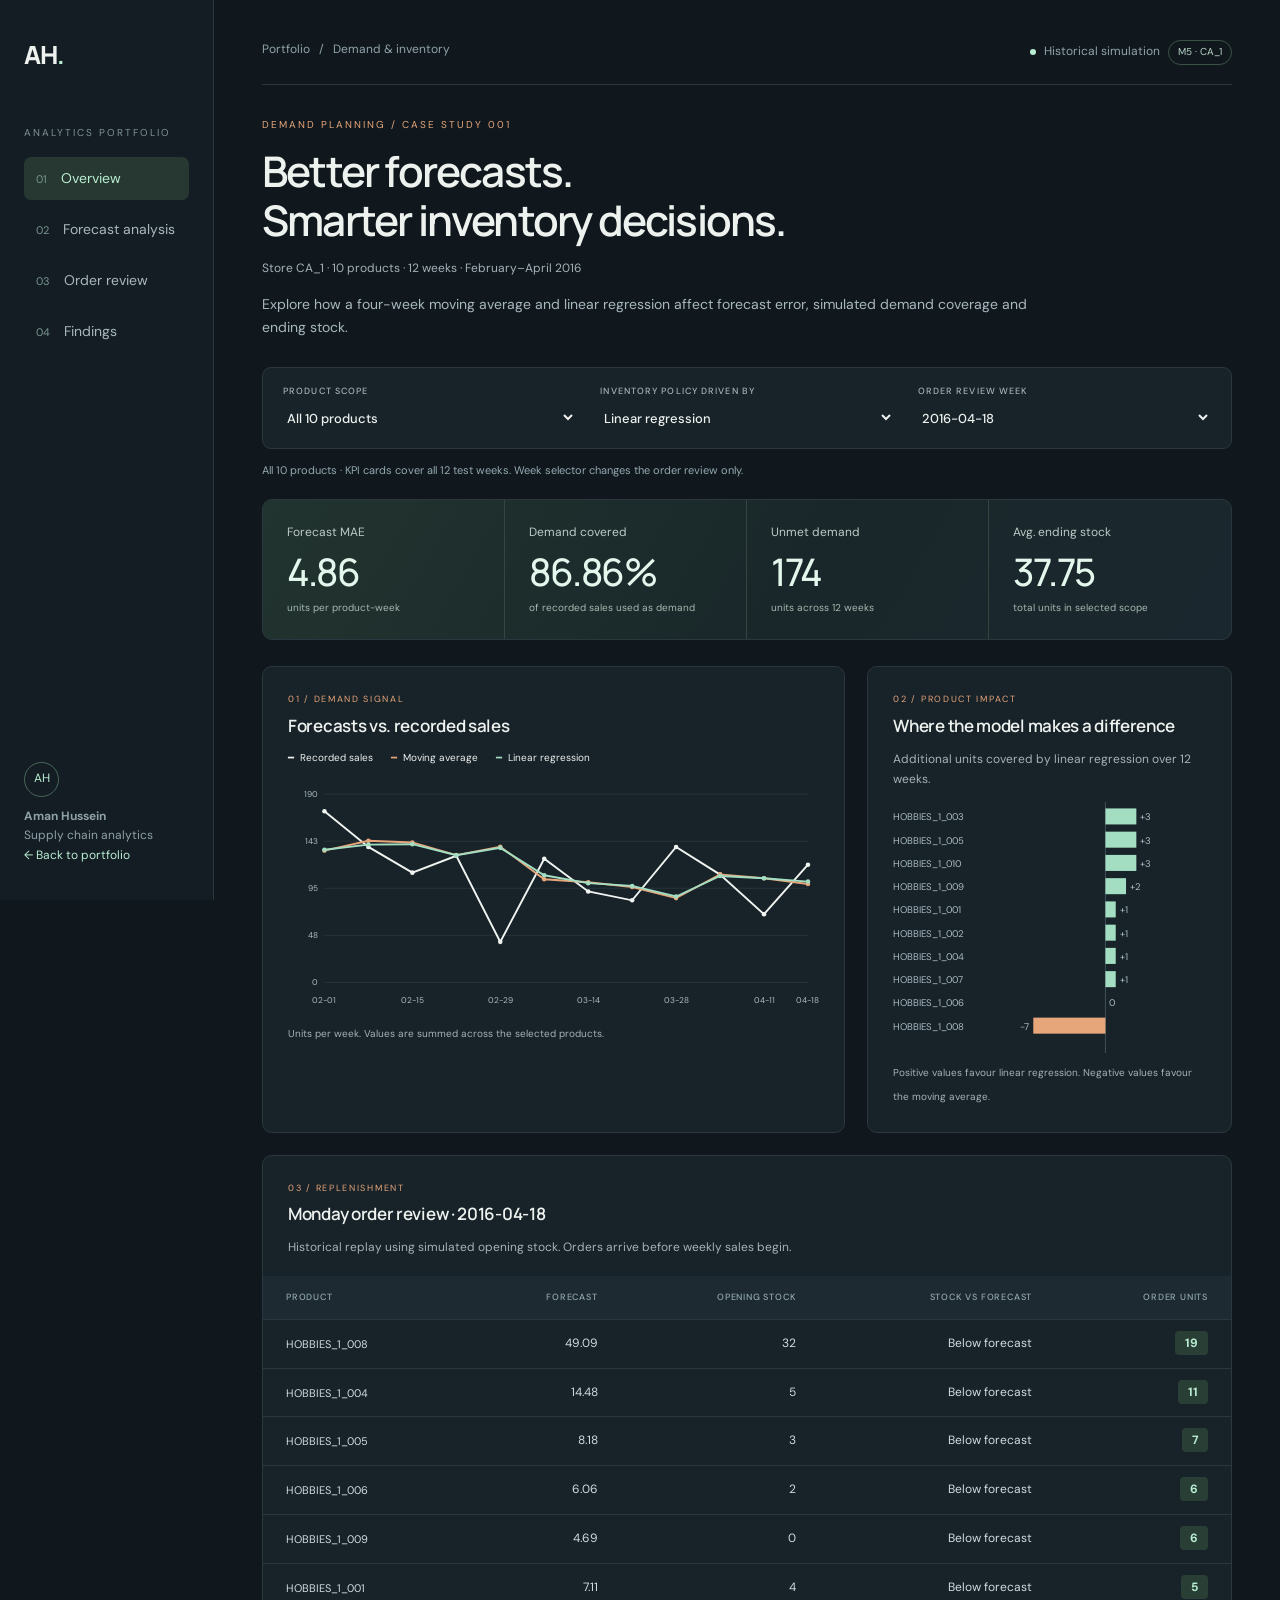
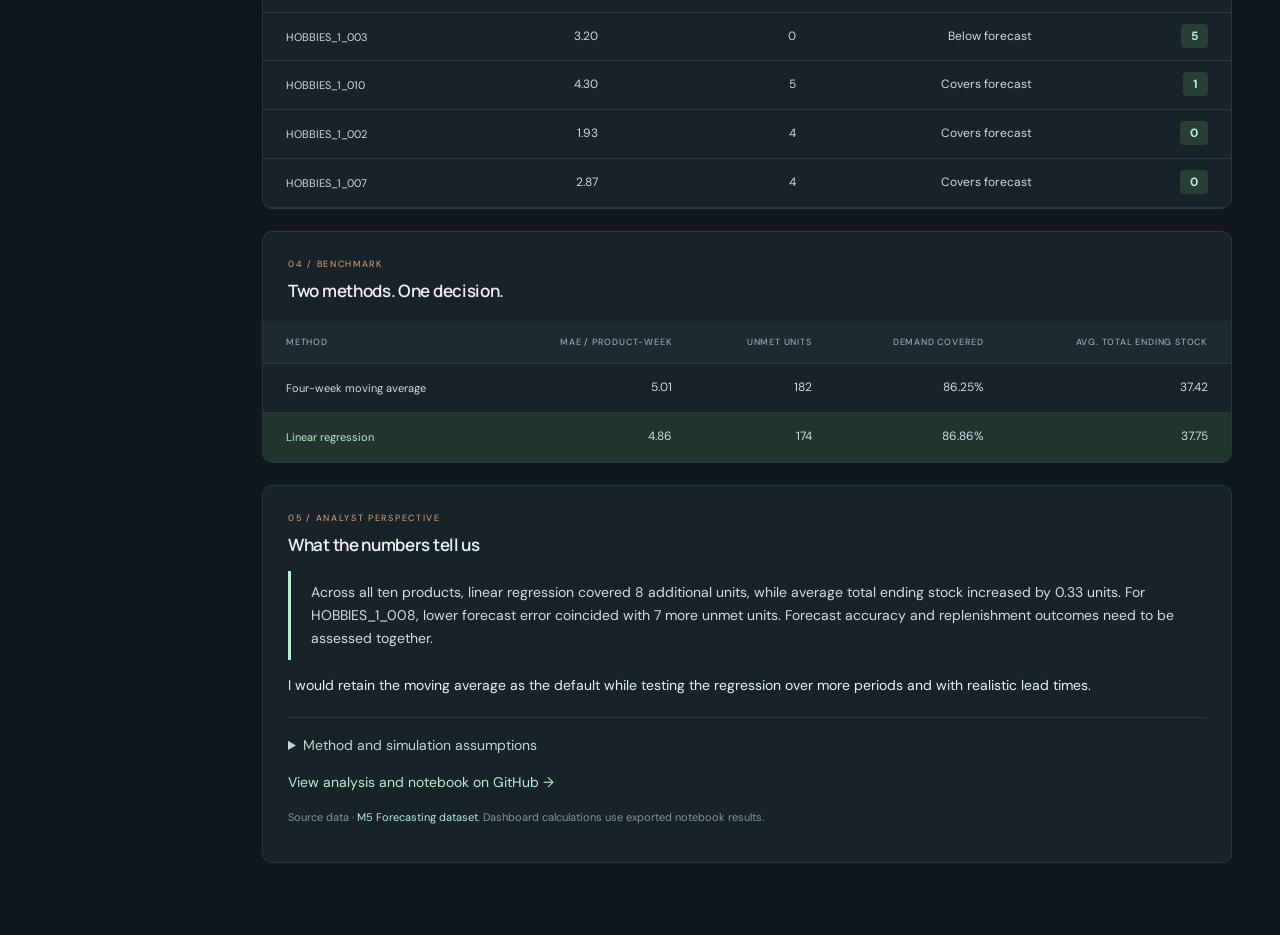
==== commit 4199b10d: "Redesign inventory dashboard with dark analytical layout" ====
--- a/dashboard.html
+++ b/dashboard.html
@@ -1,6 +1,7 @@
-<!doctype html><html lang="en"><head><meta charset="utf-8"><meta name="viewport" content="width=device-width,initial-scale=1"><title>Inventory Decisions | Aman Hussein</title><style>
-*{box-sizing:border-box}body{margin:0;background:#f3f6f9;color:#192d45;font:16px/1.6 Arial,sans-serif}main{max-width:1200px;margin:auto;padding:30px 24px}a{color:#226f65}header{margin:25px 0}h1{font-size:clamp(28px,4vw,44px);line-height:1.15;margin:12px 0}h2{font-size:20px;margin:0 0 12px}.muted,small{color:#586b7e}.eyebrow{letter-spacing:2px;font-size:12px;color:#227466;font-weight:bold}.controls{display:flex;gap:20px;flex-wrap:wrap;padding:20px;background:#fff;border:1px solid #dce4eb;border-radius:12px}label{font-size:13px;font-weight:bold;display:block}select{display:block;padding:10px;margin-top:5px;border:1px solid #adbdcb;border-radius:6px;background:white;color:#192d45;font:inherit}.cards{display:grid;grid-template-columns:repeat(4,1fr);gap:16px;margin:20px 0}.card,.panel{background:white;padding:22px;border:1px solid #dce4eb;border-radius:12px}.card strong{display:block;font-size:28px;color:#1e7565}.card small{display:block}.grid{display:grid;grid-template-columns:1.5fr 1fr;gap:20px}.panel{margin-bottom:20px}svg{width:100%;height:auto}.legend{font-size:13px;display:flex;gap:16px;flex-wrap:wrap}.legend span:before{content:'●';color:var(--color);margin-right:6px}.scroll{overflow:auto}table{border-collapse:collapse;width:100%;font-size:14px;white-space:nowrap}th,td{padding:12px;text-align:right;border-bottom:1px solid #e4eaf0}th:first-child,td:first-child{text-align:left}th{background:#f5f8fa}.insight{border-left:4px solid #267c6b;padding-left:16px}.foot{font-size:13px;margin-top:24px}select:focus-visible,a:focus-visible{outline:3px solid #d88735;outline-offset:3px}@media(max-width:800px){.cards{grid-template-columns:repeat(2,1fr)}.grid{grid-template-columns:1fr}}@media(max-width:450px){main{padding:20px 12px}.cards{grid-template-columns:1fr}.controls{display:block}.controls>div{margin-bottom:12px}}
-</style></head><body><main><a href="index.html">← Portfolio</a><header><div class="eyebrow">AMAN HUSSEIN · SUPPLY CHAIN ANALYTICS</div><h1>From forecasts to inventory decisions</h1><p class="muted">Store CA_1 · 10 products · 12 weeks · February–April 2016</p><p>Explore how a four-week moving average and linear regression affect forecast error, simulated demand coverage and ending stock.</p></header><div class="controls"><div><label for="product">Product scope</label><select id="product"><option value="all">All 10 products</option></select></div><div><label for="method">Inventory policy driven by</label><select id="method"><option value="Linjär modell">Linear regression</option><option value="Fyraveckorssnitt">Four-week moving average</option></select></div><div><label for="week">Order review week</label><select id="week"></select></div></div><p class="muted" id="scope"></p><div class="cards" id="cards" aria-live="polite"></div><div class="grid"><section class="panel"><h2>Forecasts and recorded sales</h2><div class="legend"><span style="--color:#192d45">Recorded sales</span><span style="--color:#d18a35">Moving average</span><span style="--color:#267c6b">Linear regression</span></div><div id="chart"></div><small>Units per week. Values are summed across the selected products.</small></section><section class="panel"><h2>Coverage difference by product</h2><p class="muted">Additional units covered by linear regression over 12 weeks.</p><div id="bars"></div><small>Positive values favour linear regression. Negative values favour the moving average.</small></section></div><section class="panel"><h2 id="orderTitle">Monday order review</h2><p class="muted">Historical replay using simulated opening stock. Orders arrive before weekly sales begin.</p><div class="scroll"><table><thead><tr><th>Product</th><th>Forecast</th><th>Opening stock</th><th>Stock vs forecast</th><th>Order units</th></tr></thead><tbody id="orders"></tbody></table></div></section><section class="panel"><h2>Compare both methods</h2><div class="scroll"><table><thead><tr><th>Method</th><th>MAE / product-week</th><th>Unmet units</th><th>Demand covered</th><th>Avg. total ending stock</th></tr></thead><tbody id="summary"></tbody></table></div></section><section class="panel"><h2>What the results suggest</h2><p class="insight">Across all ten products, linear regression covered 8 additional units, while average total ending stock increased by 0.33 units. For HOBBIES_1_008, lower forecast error coincided with 7 more unmet units. Forecast accuracy and replenishment outcomes need to be assessed together.</p><p>I would retain the moving average as the default while testing the regression over more periods and with realistic lead times.</p><details><summary>Method and simulation assumptions</summary><p>One pooled linear regression was trained on weeks before 1 February 2016. Inputs were the previous week's sales and the preceding four-week sales average. Each test forecast is one week ahead and can use sales observed in earlier test weeks. The trained coefficients remain fixed.</p><p>Each product starts with 3 units. The order raises available stock to the rounded-up forecast plus 1 safety unit when needed. Unmet demand is lost and does not carry forward. Ending inventory carries to the following week.</p><p>Recorded sales are a proxy for demand and can understate demand during actual stockouts. The zero-sales week for HOBBIES_1_008 is retained with unknown cause. Ending stock is measured at week end and differs from average inventory held during the week. These results cover one store, ten products and twelve weeks.</p></details><p><a href="https://github.com/AmanHussein/demand-forecasting-and-inventory-planning">View analysis and notebook on GitHub →</a></p><p class="foot">Source data · <a href="https://www.kaggle.com/competitions/m5-forecasting-accuracy/data">M5 Forecasting dataset</a>. Dashboard calculations use exported notebook results.</p></section></main><script id="data" type="application/json">{"forecasts": [{"item_id": "HOBBIES_1_001", "week_start": "2016-02-01 00:00:00", "units_sold": 4, "forecast": 5.75, "sales_last_week": 4.0, "sales_avg_4_weeks": 5.75, "model_forecast": 6.1762650593970605, "baseline_abs_error": 1.75, "model_abs_error": 2.1762650593970605}, {"item_id": "HOBBIES_1_001", "week_start": "2016-02-08 00:00:00", "units_sold": 9, "forecast": 4.75, "sales_last_week": 4.0, "sales_avg_4_weeks": 4.75, "model_forecast": 5.179508797744723, "baseline_abs_error": 4.25, "model_abs_error": 3.820491202255277}, {"item_id": "HOBBIES_1_001", "week_start": "2016-02-15 00:00:00", "units_sold": 4, "forecast": 5.75, "sales_last_week": 9.0, "sales_avg_4_weeks": 5.75, "model_forecast": 5.880034614447206, "baseline_abs_error": 1.75, "model_abs_error": 1.8800346144472062}, {"item_id": "HOBBIES_1_001", "week_start": "2016-02-22 00:00:00", "units_sold": 12, "forecast": 5.25, "sales_last_week": 4.0, "sales_avg_4_weeks": 5.25, "model_forecast": 5.677886928570892, "baseline_abs_error": 6.75, "model_abs_error": 6.322113071429108}, {"item_id": "HOBBIES_1_001", "week_start": "2016-02-29 00:00:00", "units_sold": 5, "forecast": 7.25, "sales_last_week": 12.0, "sales_avg_4_weeks": 7.25, "model_forecast": 7.1974307399558, "baseline_abs_error": 2.25, "model_abs_error": 2.1974307399558004}, {"item_id": "HOBBIES_1_001", "week_start": "2016-03-07 00:00:00", "units_sold": 5, "forecast": 7.5, "sales_last_week": 5.0, "sales_avg_4_weeks": 7.5, "model_forecast": 7.861342428298681, "baseline_abs_error": 2.5, "model_abs_error": 2.8613424282986806}, {"item_id": "HOBBIES_1_001", "week_start": "2016-03-14 00:00:00", "units_sold": 10, "forecast": 6.5, "sales_last_week": 5.0, "sales_avg_4_weeks": 6.5, "model_forecast": 6.864586166646343, "baseline_abs_error": 3.5, "model_abs_error": 3.135413833353657}, {"item_id": "HOBBIES_1_001", "week_start": "2016-03-21 00:00:00", "units_sold": 8, "forecast": 8.0, "sales_last_week": 10.0, "sales_avg_4_weeks": 8.0, "model_forecast": 8.063490114174996, "baseline_abs_error": 0.0, "model_abs_error": 0.06349011417499639}, {"item_id": "HOBBIES_1_001", "week_start": "2016-03-28 00:00:00", "units_sold": 2, "forecast": 7.0, "sales_last_week": 8.0, "sales_avg_4_weeks": 7.0, "model_forecast": 7.1852260305026, "baseline_abs_error": 5.0, "model_abs_error": 5.1852260305026}, {"item_id": "HOBBIES_1_001", "week_start": "2016-04-04 00:00:00", "units_sold": 12, "forecast": 6.25, "sales_last_week": 2.0, "sales_avg_4_weeks": 6.25, "model_forecast": 6.793135368203171, "baseline_abs_error": 5.75, "model_abs_error": 5.206864631796829}, {"item_id": "HOBBIES_1_001", "week_start": "2016-04-11 00:00:00", "units_sold": 5, "forecast": 8.0, "sales_last_week": 12.0, "sales_avg_4_weeks": 8.0, "model_forecast": 7.944997936195054, "baseline_abs_error": 3.0, "model_abs_error": 2.944997936195054}, {"item_id": "HOBBIES_1_001", "week_start": "2016-04-18 00:00:00", "units_sold": 8, "forecast": 6.75, "sales_last_week": 5.0, "sales_avg_4_weeks": 6.75, "model_forecast": 7.113775232059428, "baseline_abs_error": 1.25, "model_abs_error": 0.8862247679405719}, {"item_id": "HOBBIES_1_002", "week_start": "2016-02-01 00:00:00", "units_sold": 1, "forecast": 1.0, "sales_last_week": 1.0, "sales_avg_4_weeks": 1.0, "model_forecast": 1.6194110835183695, "baseline_abs_error": 0.0, "model_abs_error": 0.6194110835183695}, {"item_id": "HOBBIES_1_002", "week_start": "2016-02-08 00:00:00", "units_sold": 1, "forecast": 1.0, "sales_last_week": 1.0, "sales_avg_4_weeks": 1.0, "model_forecast": 1.6194110835183695, "baseline_abs_error": 0.0, "model_abs_error": 0.6194110835183695}, {"item_id": "HOBBIES_1_002", "week_start": "2016-02-15 00:00:00", "units_sold": 2, "forecast": 1.0, "sales_last_week": 1.0, "sales_avg_4_weeks": 1.0, "model_forecast": 1.6194110835183695, "baseline_abs_error": 1.0, "model_abs_error": 0.3805889164816305}, {"item_id": "HOBBIES_1_002", "week_start": "2016-02-22 00:00:00", "units_sold": 1, "forecast": 1.25, "sales_last_week": 2.0, "sales_avg_4_weeks": 1.25, "model_forecast": 1.8093540599414832, "baseline_abs_error": 0.25, "model_abs_error": 0.8093540599414832}, {"item_id": "HOBBIES_1_002", "week_start": "2016-02-29 00:00:00", "units_sold": 2, "forecast": 1.25, "sales_last_week": 1.0, "sales_avg_4_weeks": 1.25, "model_forecast": 1.868600148931454, "baseline_abs_error": 0.75, "model_abs_error": 0.1313998510685459}, {"item_id": "HOBBIES_1_002", "week_start": "2016-03-07 00:00:00", "units_sold": 3, "forecast": 1.5, "sales_last_week": 2.0, "sales_avg_4_weeks": 1.5, "model_forecast": 2.058543125354568, "baseline_abs_error": 1.5, "model_abs_error": 0.9414568746454322}, {"item_id": "HOBBIES_1_002", "week_start": "2016-03-14 00:00:00", "units_sold": 0, "forecast": 2.0, "sales_last_week": 3.0, "sales_avg_4_weeks": 2.0, "model_forecast": 2.4976751671907653, "baseline_abs_error": 2.0, "model_abs_error": 2.4976751671907653}, {"item_id": "HOBBIES_1_002", "week_start": "2016-03-21 00:00:00", "units_sold": 4, "forecast": 1.5, "sales_last_week": 0.0, "sales_avg_4_weeks": 1.5, "model_forecast": 2.1770353033345096, "baseline_abs_error": 2.5, "model_abs_error": 1.8229646966654904}, {"item_id": "HOBBIES_1_002", "week_start": "2016-03-28 00:00:00", "units_sold": 1, "forecast": 2.25, "sales_last_week": 4.0, "sales_avg_4_weeks": 2.25, "model_forecast": 2.687618143613879, "baseline_abs_error": 1.25, "model_abs_error": 1.687618143613879}, {"item_id": "HOBBIES_1_002", "week_start": "2016-04-04 00:00:00", "units_sold": 0, "forecast": 2.0, "sales_last_week": 1.0, "sales_avg_4_weeks": 2.0, "model_forecast": 2.616167345170707, "baseline_abs_error": 2.0, "model_abs_error": 2.616167345170707}, {"item_id": "HOBBIES_1_002", "week_start": "2016-04-11 00:00:00", "units_sold": 0, "forecast": 1.25, "sales_last_week": 0.0, "sales_avg_4_weeks": 1.25, "model_forecast": 1.927846237921425, "baseline_abs_error": 1.25, "model_abs_error": 1.927846237921425}, {"item_id": "HOBBIES_1_002", "week_start": "2016-04-18 00:00:00", "units_sold": 1, "forecast": 1.25, "sales_last_week": 0.0, "sales_avg_4_weeks": 1.25, "model_forecast": 1.927846237921425, "baseline_abs_error": 0.25, "model_abs_error": 0.927846237921425}, {"item_id": "HOBBIES_1_003", "week_start": "2016-02-01 00:00:00", "units_sold": 1, "forecast": 0.75, "sales_last_week": 1.0, "sales_avg_4_weeks": 0.75, "model_forecast": 1.3702220181052853, "baseline_abs_error": 0.25, "model_abs_error": 0.3702220181052853}, {"item_id": "HOBBIES_1_003", "week_start": "2016-02-08 00:00:00", "units_sold": 5, "forecast": 1.0, "sales_last_week": 1.0, "sales_avg_4_weeks": 1.0, "model_forecast": 1.6194110835183695, "baseline_abs_error": 4.0, "model_abs_error": 3.3805889164816305}, {"item_id": "HOBBIES_1_003", "week_start": "2016-02-15 00:00:00", "units_sold": 3, "forecast": 1.75, "sales_last_week": 5.0, "sales_avg_4_weeks": 1.75, "model_forecast": 2.1299939237977394, "baseline_abs_error": 1.25, "model_abs_error": 0.8700060762022606}, {"item_id": "HOBBIES_1_003", "week_start": "2016-02-22 00:00:00", "units_sold": 0, "forecast": 2.5, "sales_last_week": 3.0, "sales_avg_4_weeks": 2.5, "model_forecast": 2.9960532980169345, "baseline_abs_error": 2.5, "model_abs_error": 2.9960532980169345}, {"item_id": "HOBBIES_1_003", "week_start": "2016-02-29 00:00:00", "units_sold": 7, "forecast": 2.25, "sales_last_week": 0.0, "sales_avg_4_weeks": 2.25, "model_forecast": 2.9246024995737625, "baseline_abs_error": 4.75, "model_abs_error": 4.075397500426238}, {"item_id": "HOBBIES_1_003", "week_start": "2016-03-07 00:00:00", "units_sold": 5, "forecast": 3.75, "sales_last_week": 7.0, "sales_avg_4_weeks": 3.75, "model_forecast": 4.005014269122473, "baseline_abs_error": 1.25, "model_abs_error": 0.9949857308775272}, {"item_id": "HOBBIES_1_003", "week_start": "2016-03-14 00:00:00", "units_sold": 1, "forecast": 3.75, "sales_last_week": 5.0, "sales_avg_4_weeks": 3.75, "model_forecast": 4.1235064471024145, "baseline_abs_error": 2.75, "model_abs_error": 3.1235064471024145}, {"item_id": "HOBBIES_1_003", "week_start": "2016-03-21 00:00:00", "units_sold": 2, "forecast": 3.25, "sales_last_week": 1.0, "sales_avg_4_weeks": 3.25, "model_forecast": 3.862112672236129, "baseline_abs_error": 1.25, "model_abs_error": 1.8621126722361292}, {"item_id": "HOBBIES_1_003", "week_start": "2016-03-28 00:00:00", "units_sold": 1, "forecast": 3.75, "sales_last_week": 2.0, "sales_avg_4_weeks": 3.75, "model_forecast": 4.301244714072327, "baseline_abs_error": 2.75, "model_abs_error": 3.301244714072327}, {"item_id": "HOBBIES_1_003", "week_start": "2016-04-04 00:00:00", "units_sold": 1, "forecast": 2.25, "sales_last_week": 1.0, "sales_avg_4_weeks": 2.25, "model_forecast": 2.8653564105837916, "baseline_abs_error": 1.25, "model_abs_error": 1.8653564105837916}, {"item_id": "HOBBIES_1_003", "week_start": "2016-04-11 00:00:00", "units_sold": 8, "forecast": 1.25, "sales_last_week": 1.0, "sales_avg_4_weeks": 1.25, "model_forecast": 1.868600148931454, "baseline_abs_error": 6.75, "model_abs_error": 6.1313998510685455}, {"item_id": "HOBBIES_1_003", "week_start": "2016-04-18 00:00:00", "units_sold": 6, "forecast": 3.0, "sales_last_week": 8.0, "sales_avg_4_weeks": 3.0, "model_forecast": 3.198200983893249, "baseline_abs_error": 3.0, "model_abs_error": 2.801799016106751}, {"item_id": "HOBBIES_1_004", "week_start": "2016-02-01 00:00:00", "units_sold": 17, "forecast": 14.25, "sales_last_week": 20.0, "sales_avg_4_weeks": 14.25, "model_forecast": 13.700755859602397, "baseline_abs_error": 2.75, "model_abs_error": 3.2992441403976027}, {"item_id": "HOBBIES_1_004", "week_start": "2016-02-08 00:00:00", "units_sold": 17, "forecast": 17.25, "sales_last_week": 17.0, "sales_avg_4_weeks": 17.25, "model_forecast": 16.868762911529323, "baseline_abs_error": 0.25, "model_abs_error": 0.1312370884706766}, {"item_id": "HOBBIES_1_004", "week_start": "2016-02-15 00:00:00", "units_sold": 11, "forecast": 18.75, "sales_last_week": 17.0, "sales_avg_4_weeks": 18.75, "model_forecast": 18.36389730400783, "baseline_abs_error": 7.75, "model_abs_error": 7.363897304007828}, {"item_id": "HOBBIES_1_004", "week_start": "2016-02-22 00:00:00", "units_sold": 15, "forecast": 16.25, "sales_last_week": 11.0, "sales_avg_4_weeks": 16.25, "model_forecast": 16.227483183816812, "baseline_abs_error": 1.25, "model_abs_error": 1.2274831838168119}, {"item_id": "HOBBIES_1_004", "week_start": "2016-02-29 00:00:00", "units_sold": 7, "forecast": 15.0, "sales_last_week": 15.0, "sales_avg_4_weeks": 15.0, "model_forecast": 14.744553500791504, "baseline_abs_error": 8.0, "model_abs_error": 7.744553500791504}, {"item_id": "HOBBIES_1_004", "week_start": "2016-03-07 00:00:00", "units_sold": 7, "forecast": 12.5, "sales_last_week": 7.0, "sales_avg_4_weeks": 12.5, "model_forecast": 12.726631558580427, "baseline_abs_error": 5.5, "model_abs_error": 5.7266315585804275}, {"item_id": "HOBBIES_1_004", "week_start": "2016-03-14 00:00:00", "units_sold": 14, "forecast": 10.0, "sales_last_week": 7.0, "sales_avg_4_weeks": 10.0, "model_forecast": 10.234740904449584, "baseline_abs_error": 4.0, "model_abs_error": 3.765259095550416}, {"item_id": "HOBBIES_1_004", "week_start": "2016-03-21 00:00:00", "units_sold": 25, "forecast": 10.75, "sales_last_week": 14.0, "sales_avg_4_weeks": 10.75, "model_forecast": 10.56758547775904, "baseline_abs_error": 14.25, "model_abs_error": 14.43241452224096}, {"item_id": "HOBBIES_1_004", "week_start": "2016-03-28 00:00:00", "units_sold": 6, "forecast": 13.25, "sales_last_week": 25.0, "sales_avg_4_weeks": 13.25, "model_forecast": 12.407769153000205, "baseline_abs_error": 7.25, "model_abs_error": 6.4077691530002046}, {"item_id": "HOBBIES_1_004", "week_start": "2016-04-04 00:00:00", "units_sold": 16, "forecast": 13.0, "sales_last_week": 6.0, "sales_avg_4_weeks": 13.0, "model_forecast": 13.284255778396567, "baseline_abs_error": 3.0, "model_abs_error": 2.7157442216034333}, {"item_id": "HOBBIES_1_004", "week_start": "2016-04-11 00:00:00", "units_sold": 11, "forecast": 15.25, "sales_last_week": 16.0, "sales_avg_4_weeks": 15.25, "model_forecast": 14.93449647721462, "baseline_abs_error": 4.25, "model_abs_error": 3.934496477214619}, {"item_id": "HOBBIES_1_004", "week_start": "2016-04-18 00:00:00", "units_sold": 18, "forecast": 14.5, "sales_last_week": 11.0, "sales_avg_4_weeks": 14.5, "model_forecast": 14.48315972592522, "baseline_abs_error": 3.5, "model_abs_error": 3.516840274074781}, {"item_id": "HOBBIES_1_005", "week_start": "2016-02-01 00:00:00", "units_sold": 7, "forecast": 5.25, "sales_last_week": 6.0, "sales_avg_4_weeks": 5.25, "model_forecast": 5.5593947505909505, "baseline_abs_error": 1.75, "model_abs_error": 1.4406052494090495}, {"item_id": "HOBBIES_1_005", "week_start": "2016-02-08 00:00:00", "units_sold": 11, "forecast": 5.75, "sales_last_week": 7.0, "sales_avg_4_weeks": 5.75, "model_forecast": 5.998526792427148, "baseline_abs_error": 5.25, "model_abs_error": 5.001473207572852}, {"item_id": "HOBBIES_1_005", "week_start": "2016-02-15 00:00:00", "units_sold": 8, "forecast": 7.0, "sales_last_week": 11.0, "sales_avg_4_weeks": 7.0, "model_forecast": 7.007487763532687, "baseline_abs_error": 1.0, "model_abs_error": 0.9925122364673129}, {"item_id": "HOBBIES_1_005", "week_start": "2016-02-22 00:00:00", "units_sold": 6, "forecast": 8.0, "sales_last_week": 8.0, "sales_avg_4_weeks": 8.0, "model_forecast": 8.181982292154938, "baseline_abs_error": 2.0, "model_abs_error": 2.181982292154938}, {"item_id": "HOBBIES_1_005", "week_start": "2016-02-29 00:00:00", "units_sold": 5, "forecast": 8.0, "sales_last_week": 6.0, "sales_avg_4_weeks": 8.0, "model_forecast": 8.30047447013488, "baseline_abs_error": 3.0, "model_abs_error": 3.30047447013488}, {"item_id": "HOBBIES_1_005", "week_start": "2016-03-07 00:00:00", "units_sold": 9, "forecast": 7.5, "sales_last_week": 5.0, "sales_avg_4_weeks": 7.5, "model_forecast": 7.861342428298681, "baseline_abs_error": 1.5, "model_abs_error": 1.1386575717013194}, {"item_id": "HOBBIES_1_005", "week_start": "2016-03-14 00:00:00", "units_sold": 11, "forecast": 7.0, "sales_last_week": 9.0, "sales_avg_4_weeks": 7.0, "model_forecast": 7.125979941512629, "baseline_abs_error": 4.0, "model_abs_error": 3.874020058487371}, {"item_id": "HOBBIES_1_005", "week_start": "2016-03-21 00:00:00", "units_sold": 6, "forecast": 7.75, "sales_last_week": 11.0, "sales_avg_4_weeks": 7.75, "model_forecast": 7.7550549597719405, "baseline_abs_error": 1.75, "model_abs_error": 1.7550549597719405}, {"item_id": "HOBBIES_1_005", "week_start": "2016-03-28 00:00:00", "units_sold": 14, "forecast": 7.75, "sales_last_week": 6.0, "sales_avg_4_weeks": 7.75, "model_forecast": 8.051285404721796, "baseline_abs_error": 6.25, "model_abs_error": 5.948714595278204}, {"item_id": "HOBBIES_1_005", "week_start": "2016-04-04 00:00:00", "units_sold": 4, "forecast": 10.0, "sales_last_week": 14.0, "sales_avg_4_weeks": 10.0, "model_forecast": 9.820018281519788, "baseline_abs_error": 6.0, "model_abs_error": 5.820018281519788}, {"item_id": "HOBBIES_1_005", "week_start": "2016-04-11 00:00:00", "units_sold": 8, "forecast": 8.75, "sales_last_week": 4.0, "sales_avg_4_weeks": 8.75, "model_forecast": 9.166533844354074, "baseline_abs_error": 0.75, "model_abs_error": 1.166533844354074}, {"item_id": "HOBBIES_1_005", "week_start": "2016-04-18 00:00:00", "units_sold": 12, "forecast": 8.0, "sales_last_week": 8.0, "sales_avg_4_weeks": 8.0, "model_forecast": 8.181982292154938, "baseline_abs_error": 4.0, "model_abs_error": 3.818017707845062}, {"item_id": "HOBBIES_1_006", "week_start": "2016-02-01 00:00:00", "units_sold": 5, "forecast": 6.5, "sales_last_week": 4.0, "sales_avg_4_weeks": 6.5, "model_forecast": 6.923832255636314, "baseline_abs_error": 1.5, "model_abs_error": 1.9238322556363139}, {"item_id": "HOBBIES_1_006", "week_start": "2016-02-08 00:00:00", "units_sold": 6, "forecast": 7.75, "sales_last_week": 5.0, "sales_avg_4_weeks": 7.75, "model_forecast": 8.110531493711765, "baseline_abs_error": 1.75, "model_abs_error": 2.1105314937117647}, {"item_id": "HOBBIES_1_006", "week_start": "2016-02-15 00:00:00", "units_sold": 8, "forecast": 6.5, "sales_last_week": 6.0, "sales_avg_4_weeks": 6.5, "model_forecast": 6.805340077656372, "baseline_abs_error": 1.5, "model_abs_error": 1.1946599223436278}, {"item_id": "HOBBIES_1_006", "week_start": "2016-02-22 00:00:00", "units_sold": 10, "forecast": 5.75, "sales_last_week": 8.0, "sales_avg_4_weeks": 5.75, "model_forecast": 5.939280703437177, "baseline_abs_error": 4.25, "model_abs_error": 4.060719296562823}, {"item_id": "HOBBIES_1_006", "week_start": "2016-02-29 00:00:00", "units_sold": 7, "forecast": 7.25, "sales_last_week": 10.0, "sales_avg_4_weeks": 7.25, "model_forecast": 7.315922917935742, "baseline_abs_error": 0.25, "model_abs_error": 0.3159229179357421}, {"item_id": "HOBBIES_1_006", "week_start": "2016-03-07 00:00:00", "units_sold": 8, "forecast": 7.75, "sales_last_week": 7.0, "sales_avg_4_weeks": 7.75, "model_forecast": 7.992039315731824, "baseline_abs_error": 0.25, "model_abs_error": 0.007960684268176088}, {"item_id": "HOBBIES_1_006", "week_start": "2016-03-14 00:00:00", "units_sold": 7, "forecast": 8.25, "sales_last_week": 8.0, "sales_avg_4_weeks": 8.25, "model_forecast": 8.431171357568022, "baseline_abs_error": 1.25, "model_abs_error": 1.4311713575680223}, {"item_id": "HOBBIES_1_006", "week_start": "2016-03-21 00:00:00", "units_sold": 9, "forecast": 8.0, "sales_last_week": 7.0, "sales_avg_4_weeks": 8.0, "model_forecast": 8.241228381144907, "baseline_abs_error": 1.0, "model_abs_error": 0.7587716188550928}, {"item_id": "HOBBIES_1_006", "week_start": "2016-03-28 00:00:00", "units_sold": 4, "forecast": 7.75, "sales_last_week": 9.0, "sales_avg_4_weeks": 7.75, "model_forecast": 7.873547137751882, "baseline_abs_error": 3.75, "model_abs_error": 3.873547137751882}, {"item_id": "HOBBIES_1_006", "week_start": "2016-04-04 00:00:00", "units_sold": 4, "forecast": 7.0, "sales_last_week": 4.0, "sales_avg_4_weeks": 7.0, "model_forecast": 7.422210386462483, "baseline_abs_error": 3.0, "model_abs_error": 3.422210386462483}, {"item_id": "HOBBIES_1_006", "week_start": "2016-04-11 00:00:00", "units_sold": 6, "forecast": 6.0, "sales_last_week": 4.0, "sales_avg_4_weeks": 6.0, "model_forecast": 6.4254541248101456, "baseline_abs_error": 0.0, "model_abs_error": 0.42545412481014555}, {"item_id": "HOBBIES_1_006", "week_start": "2016-04-18 00:00:00", "units_sold": 3, "forecast": 5.75, "sales_last_week": 6.0, "sales_avg_4_weeks": 5.75, "model_forecast": 6.057772881417119, "baseline_abs_error": 2.75, "model_abs_error": 3.057772881417119}, {"item_id": "HOBBIES_1_007", "week_start": "2016-02-01 00:00:00", "units_sold": 3, "forecast": 3.0, "sales_last_week": 4.0, "sales_avg_4_weeks": 3.0, "model_forecast": 3.4351853398531325, "baseline_abs_error": 0.0, "model_abs_error": 0.43518533985313246}, {"item_id": "HOBBIES_1_007", "week_start": "2016-02-08 00:00:00", "units_sold": 0, "forecast": 2.0, "sales_last_week": 3.0, "sales_avg_4_weeks": 2.0, "model_forecast": 2.4976751671907653, "baseline_abs_error": 2.0, "model_abs_error": 2.4976751671907653}, {"item_id": "HOBBIES_1_007", "week_start": "2016-02-15 00:00:00", "units_sold": 2, "forecast": 1.75, "sales_last_week": 0.0, "sales_avg_4_weeks": 1.75, "model_forecast": 2.4262243687475937, "baseline_abs_error": 0.25, "model_abs_error": 0.42622436874759373}, {"item_id": "HOBBIES_1_007", "week_start": "2016-02-22 00:00:00", "units_sold": 2, "forecast": 2.25, "sales_last_week": 2.0, "sales_avg_4_weeks": 2.25, "model_forecast": 2.806110321593821, "baseline_abs_error": 0.25, "model_abs_error": 0.8061103215938208}, {"item_id": "HOBBIES_1_007", "week_start": "2016-02-29 00:00:00", "units_sold": 3, "forecast": 1.75, "sales_last_week": 2.0, "sales_avg_4_weeks": 1.75, "model_forecast": 2.307732190767652, "baseline_abs_error": 1.25, "model_abs_error": 0.692267809232348}, {"item_id": "HOBBIES_1_007", "week_start": "2016-03-07 00:00:00", "units_sold": 4, "forecast": 1.75, "sales_last_week": 3.0, "sales_avg_4_weeks": 1.75, "model_forecast": 2.248486101777681, "baseline_abs_error": 2.25, "model_abs_error": 1.7515138982223188}, {"item_id": "HOBBIES_1_007", "week_start": "2016-03-14 00:00:00", "units_sold": 3, "forecast": 2.75, "sales_last_week": 4.0, "sales_avg_4_weeks": 2.75, "model_forecast": 3.185996274440048, "baseline_abs_error": 0.25, "model_abs_error": 0.18599627444004785}, {"item_id": "HOBBIES_1_007", "week_start": "2016-03-21 00:00:00", "units_sold": 2, "forecast": 3.0, "sales_last_week": 3.0, "sales_avg_4_weeks": 3.0, "model_forecast": 3.4944314288431033, "baseline_abs_error": 1.0, "model_abs_error": 1.4944314288431033}, {"item_id": "HOBBIES_1_007", "week_start": "2016-03-28 00:00:00", "units_sold": 4, "forecast": 3.0, "sales_last_week": 2.0, "sales_avg_4_weeks": 3.0, "model_forecast": 3.553677517833074, "baseline_abs_error": 1.0, "model_abs_error": 0.4463224821669258}, {"item_id": "HOBBIES_1_007", "week_start": "2016-04-04 00:00:00", "units_sold": 2, "forecast": 3.25, "sales_last_week": 4.0, "sales_avg_4_weeks": 3.25, "model_forecast": 3.6843744052662166, "baseline_abs_error": 1.25, "model_abs_error": 1.6843744052662166}, {"item_id": "HOBBIES_1_007", "week_start": "2016-04-11 00:00:00", "units_sold": 1, "forecast": 2.75, "sales_last_week": 2.0, "sales_avg_4_weeks": 2.75, "model_forecast": 3.3044884524199896, "baseline_abs_error": 1.75, "model_abs_error": 2.3044884524199896}, {"item_id": "HOBBIES_1_007", "week_start": "2016-04-18 00:00:00", "units_sold": 4, "forecast": 2.25, "sales_last_week": 1.0, "sales_avg_4_weeks": 2.25, "model_forecast": 2.8653564105837916, "baseline_abs_error": 1.75, "model_abs_error": 1.1346435894162084}, {"item_id": "HOBBIES_1_008", "week_start": "2016-02-01 00:00:00", "units_sold": 131, "forecast": 92.5, "sales_last_week": 48.0, "sales_avg_4_weeks": 92.5, "model_forecast": 90.03804284217864, "baseline_abs_error": 38.5, "model_abs_error": 40.96195715782136}, {"item_id": "HOBBIES_1_008", "week_start": "2016-02-08 00:00:00", "units_sold": 84, "forecast": 99.25, "sales_last_week": 131.0, "sales_avg_4_weeks": 99.25, "model_forecast": 91.84872222216433, "baseline_abs_error": 15.25, "model_abs_error": 7.8487222221643265}, {"item_id": "HOBBIES_1_008", "week_start": "2016-02-15 00:00:00", "units_sold": 68, "forecast": 93.75, "sales_last_week": 84.0, "sales_avg_4_weeks": 93.75, "model_forecast": 89.15112896560511, "baseline_abs_error": 25.75, "model_abs_error": 21.15112896560511}, {"item_id": "HOBBIES_1_008", "week_start": "2016-02-22 00:00:00", "units_sold": 77, "forecast": 82.75, "sales_last_week": 68.0, "sales_avg_4_weeks": 82.75, "model_forecast": 79.13474751126893, "baseline_abs_error": 5.75, "model_abs_error": 2.1347475112689267}, {"item_id": "HOBBIES_1_008", "week_start": "2016-02-29 00:00:00", "units_sold": 0, "forecast": 90.0, "sales_last_week": 77.0, "sales_avg_4_weeks": 90.0, "model_forecast": 85.82801560733863, "baseline_abs_error": 90.0, "model_abs_error": 85.82801560733863}, {"item_id": "HOBBIES_1_008", "week_start": "2016-03-07 00:00:00", "units_sold": 81, "forecast": 57.25, "sales_last_week": 0.0, "sales_avg_4_weeks": 57.25, "model_forecast": 57.74619689045233, "baseline_abs_error": 23.75, "model_abs_error": 23.25380310954767}, {"item_id": "HOBBIES_1_008", "week_start": "2016-03-14 00:00:00", "units_sold": 34, "forecast": 56.5, "sales_last_week": 81.0, "sales_avg_4_weeks": 56.5, "model_forecast": 52.19969648602544, "baseline_abs_error": 22.5, "model_abs_error": 18.199696486025438}, {"item_id": "HOBBIES_1_008", "week_start": "2016-03-21 00:00:00", "units_sold": 27, "forecast": 48.0, "sales_last_week": 34.0, "sales_avg_4_weeks": 48.0, "model_forecast": 46.511834444509205, "baseline_abs_error": 21.0, "model_abs_error": 19.511834444509205}, {"item_id": "HOBBIES_1_008", "week_start": "2016-03-28 00:00:00", "units_sold": 90, "forecast": 35.5, "sales_last_week": 27.0, "sales_avg_4_weeks": 35.5, "model_forecast": 34.46710379678478, "baseline_abs_error": 54.5, "model_abs_error": 55.53289620321522}, {"item_id": "HOBBIES_1_008", "week_start": "2016-04-04 00:00:00", "units_sold": 62, "forecast": 58.0, "sales_last_week": 90.0, "sales_avg_4_weeks": 58.0, "model_forecast": 53.16161607759421, "baseline_abs_error": 4.0, "model_abs_error": 8.83838392240579}, {"item_id": "HOBBIES_1_008", "week_start": "2016-04-11 00:00:00", "units_sold": 20, "forecast": 53.25, "sales_last_week": 62.0, "sales_avg_4_weeks": 53.25, "model_forecast": 50.08591432646479, "baseline_abs_error": 33.25, "model_abs_error": 30.08591432646479}, {"item_id": "HOBBIES_1_008", "week_start": "2016-04-18 00:00:00", "units_sold": 56, "forecast": 49.75, "sales_last_week": 20.0, "sales_avg_4_weeks": 49.75, "model_forecast": 49.08560314826038, "baseline_abs_error": 6.25, "model_abs_error": 6.9143968517396175}, {"item_id": "HOBBIES_1_009", "week_start": "2016-02-01 00:00:00", "units_sold": 0, "forecast": 0.0, "sales_last_week": 0.0, "sales_avg_4_weeks": 0.0, "model_forecast": 0.6819009108560028, "baseline_abs_error": 0.0, "model_abs_error": 0.6819009108560028}, {"item_id": "HOBBIES_1_009", "week_start": "2016-02-08 00:00:00", "units_sold": 0, "forecast": 0.0, "sales_last_week": 0.0, "sales_avg_4_weeks": 0.0, "model_forecast": 0.6819009108560028, "baseline_abs_error": 0.0, "model_abs_error": 0.6819009108560028}, {"item_id": "HOBBIES_1_009", "week_start": "2016-02-15 00:00:00", "units_sold": 0, "forecast": 0.0, "sales_last_week": 0.0, "sales_avg_4_weeks": 0.0, "model_forecast": 0.6819009108560028, "baseline_abs_error": 0.0, "model_abs_error": 0.6819009108560028}, {"item_id": "HOBBIES_1_009", "week_start": "2016-02-22 00:00:00", "units_sold": 0, "forecast": 0.0, "sales_last_week": 0.0, "sales_avg_4_weeks": 0.0, "model_forecast": 0.6819009108560028, "baseline_abs_error": 0.0, "model_abs_error": 0.6819009108560028}, {"item_id": "HOBBIES_1_009", "week_start": "2016-02-29 00:00:00", "units_sold": 2, "forecast": 0.0, "sales_last_week": 0.0, "sales_avg_4_weeks": 0.0, "model_forecast": 0.6819009108560028, "baseline_abs_error": 2.0, "model_abs_error": 1.3180990891439972}, {"item_id": "HOBBIES_1_009", "week_start": "2016-03-07 00:00:00", "units_sold": 1, "forecast": 0.5, "sales_last_week": 2.0, "sales_avg_4_weeks": 0.5, "model_forecast": 1.0617868637022299, "baseline_abs_error": 0.5, "model_abs_error": 0.061786863702229855}, {"item_id": "HOBBIES_1_009", "week_start": "2016-03-14 00:00:00", "units_sold": 6, "forecast": 0.75, "sales_last_week": 1.0, "sales_avg_4_weeks": 0.75, "model_forecast": 1.3702220181052853, "baseline_abs_error": 5.25, "model_abs_error": 4.629777981894715}, {"item_id": "HOBBIES_1_009", "week_start": "2016-03-21 00:00:00", "units_sold": 0, "forecast": 2.25, "sales_last_week": 6.0, "sales_avg_4_weeks": 2.25, "model_forecast": 2.5691259656339374, "baseline_abs_error": 2.25, "model_abs_error": 2.5691259656339374}, {"item_id": "HOBBIES_1_009", "week_start": "2016-03-28 00:00:00", "units_sold": 8, "forecast": 2.25, "sales_last_week": 0.0, "sales_avg_4_weeks": 2.25, "model_forecast": 2.9246024995737625, "baseline_abs_error": 5.75, "model_abs_error": 5.075397500426238}, {"item_id": "HOBBIES_1_009", "week_start": "2016-04-04 00:00:00", "units_sold": 2, "forecast": 3.75, "sales_last_week": 8.0, "sales_avg_4_weeks": 3.75, "model_forecast": 3.945768180132502, "baseline_abs_error": 1.75, "model_abs_error": 1.945768180132502}, {"item_id": "HOBBIES_1_009", "week_start": "2016-04-11 00:00:00", "units_sold": 8, "forecast": 4.0, "sales_last_week": 2.0, "sales_avg_4_weeks": 4.0, "model_forecast": 4.550433779485411, "baseline_abs_error": 4.0, "model_abs_error": 3.4495662205145887}, {"item_id": "HOBBIES_1_009", "week_start": "2016-04-18 00:00:00", "units_sold": 7, "forecast": 4.5, "sales_last_week": 8.0, "sales_avg_4_weeks": 4.5, "model_forecast": 4.693335376371755, "baseline_abs_error": 2.5, "model_abs_error": 2.3066646236282446}, {"item_id": "HOBBIES_1_010", "week_start": "2016-02-01 00:00:00", "units_sold": 4, "forecast": 4.25, "sales_last_week": 6.0, "sales_avg_4_weeks": 4.25, "model_forecast": 4.562638488938613, "baseline_abs_error": 0.25, "model_abs_error": 0.5626384889386129}, {"item_id": "HOBBIES_1_010", "week_start": "2016-02-08 00:00:00", "units_sold": 4, "forecast": 4.5, "sales_last_week": 4.0, "sales_avg_4_weeks": 4.5, "model_forecast": 4.930319732331639, "baseline_abs_error": 0.5, "model_abs_error": 0.9303197323316388}, {"item_id": "HOBBIES_1_010", "week_start": "2016-02-15 00:00:00", "units_sold": 5, "forecast": 5.25, "sales_last_week": 4.0, "sales_avg_4_weeks": 5.25, "model_forecast": 5.677886928570892, "baseline_abs_error": 0.25, "model_abs_error": 0.6778869285708922}, {"item_id": "HOBBIES_1_010", "week_start": "2016-02-22 00:00:00", "units_sold": 5, "forecast": 4.75, "sales_last_week": 5.0, "sales_avg_4_weeks": 4.75, "model_forecast": 5.120262708754752, "baseline_abs_error": 0.25, "model_abs_error": 0.12026270875475209}, {"item_id": "HOBBIES_1_010", "week_start": "2016-02-29 00:00:00", "units_sold": 3, "forecast": 4.5, "sales_last_week": 5.0, "sales_avg_4_weeks": 4.5, "model_forecast": 4.871073643341668, "baseline_abs_error": 1.5, "model_abs_error": 1.871073643341668}, {"item_id": "HOBBIES_1_010", "week_start": "2016-03-07 00:00:00", "units_sold": 2, "forecast": 4.25, "sales_last_week": 3.0, "sales_avg_4_weeks": 4.25, "model_forecast": 4.7403767559085255, "baseline_abs_error": 2.25, "model_abs_error": 2.7403767559085255}, {"item_id": "HOBBIES_1_010", "week_start": "2016-03-14 00:00:00", "units_sold": 6, "forecast": 3.75, "sales_last_week": 2.0, "sales_avg_4_weeks": 3.75, "model_forecast": 4.301244714072327, "baseline_abs_error": 2.25, "model_abs_error": 1.6987552859276729}, {"item_id": "HOBBIES_1_010", "week_start": "2016-03-21 00:00:00", "units_sold": 0, "forecast": 4.0, "sales_last_week": 6.0, "sales_avg_4_weeks": 4.0, "model_forecast": 4.313449423525528, "baseline_abs_error": 4.0, "model_abs_error": 4.313449423525528}, {"item_id": "HOBBIES_1_010", "week_start": "2016-03-28 00:00:00", "units_sold": 7, "forecast": 2.75, "sales_last_week": 0.0, "sales_avg_4_weeks": 2.75, "model_forecast": 3.4229806303999313, "baseline_abs_error": 4.25, "model_abs_error": 3.5770193696000687}, {"item_id": "HOBBIES_1_010", "week_start": "2016-04-04 00:00:00", "units_sold": 6, "forecast": 3.75, "sales_last_week": 7.0, "sales_avg_4_weeks": 3.75, "model_forecast": 4.005014269122473, "baseline_abs_error": 2.25, "model_abs_error": 1.9949857308775272}, {"item_id": "HOBBIES_1_010", "week_start": "2016-04-11 00:00:00", "units_sold": 2, "forecast": 4.75, "sales_last_week": 6.0, "sales_avg_4_weeks": 4.75, "model_forecast": 5.061016619764781, "baseline_abs_error": 2.75, "model_abs_error": 3.0610166197647812}, {"item_id": "HOBBIES_1_010", "week_start": "2016-04-18 00:00:00", "units_sold": 4, "forecast": 3.75, "sales_last_week": 2.0, "sales_avg_4_weeks": 3.75, "model_forecast": 4.301244714072327, "baseline_abs_error": 0.25, "model_abs_error": 0.3012447140723271}], "inventory": [{"item_id": "HOBBIES_1_001", "metod": "Fyraveckorssnitt", "vecka": "2016-02-01", "startlager": 3, "beställning": 4, "efterfrågan": 4, "slutlager": 3, "ej_täckt": 0}, {"item_id": "HOBBIES_1_001", "metod": "Fyraveckorssnitt", "vecka": "2016-02-08", "startlager": 3, "beställning": 3, "efterfrågan": 9, "slutlager": 0, "ej_täckt": 3}, {"item_id": "HOBBIES_1_001", "metod": "Fyraveckorssnitt", "vecka": "2016-02-15", "startlager": 0, "beställning": 7, "efterfrågan": 4, "slutlager": 3, "ej_täckt": 0}, {"item_id": "HOBBIES_1_001", "metod": "Fyraveckorssnitt", "vecka": "2016-02-22", "startlager": 3, "beställning": 4, "efterfrågan": 12, "slutlager": 0, "ej_täckt": 5}, {"item_id": "HOBBIES_1_001", "metod": "Fyraveckorssnitt", "vecka": "2016-02-29", "startlager": 0, "beställning": 9, "efterfrågan": 5, "slutlager": 4, "ej_täckt": 0}, {"item_id": "HOBBIES_1_001", "metod": "Fyraveckorssnitt", "vecka": "2016-03-07", "startlager": 4, "beställning": 5, "efterfrågan": 5, "slutlager": 4, "ej_täckt": 0}, {"item_id": "HOBBIES_1_001", "metod": "Fyraveckorssnitt", "vecka": "2016-03-14", "startlager": 4, "beställning": 4, "efterfrågan": 10, "slutlager": 0, "ej_täckt": 2}, {"item_id": "HOBBIES_1_001", "metod": "Fyraveckorssnitt", "vecka": "2016-03-21", "startlager": 0, "beställning": 9, "efterfrågan": 8, "slutlager": 1, "ej_täckt": 0}, {"item_id": "HOBBIES_1_001", "metod": "Fyraveckorssnitt", "vecka": "2016-03-28", "startlager": 1, "beställning": 7, "efterfrågan": 2, "slutlager": 6, "ej_täckt": 0}, {"item_id": "HOBBIES_1_001", "metod": "Fyraveckorssnitt", "vecka": "2016-04-04", "startlager": 6, "beställning": 2, "efterfrågan": 12, "slutlager": 0, "ej_täckt": 4}, {"item_id": "HOBBIES_1_001", "metod": "Fyraveckorssnitt", "vecka": "2016-04-11", "startlager": 0, "beställning": 9, "efterfrågan": 5, "slutlager": 4, "ej_täckt": 0}, {"item_id": "HOBBIES_1_001", "metod": "Fyraveckorssnitt", "vecka": "2016-04-18", "startlager": 4, "beställning": 4, "efterfrågan": 8, "slutlager": 0, "ej_täckt": 0}, {"item_id": "HOBBIES_1_001", "metod": "Linjär modell", "vecka": "2016-02-01", "startlager": 3, "beställning": 5, "efterfrågan": 4, "slutlager": 4, "ej_täckt": 0}, {"item_id": "HOBBIES_1_001", "metod": "Linjär modell", "vecka": "2016-02-08", "startlager": 4, "beställning": 3, "efterfrågan": 9, "slutlager": 0, "ej_täckt": 2}, {"item_id": "HOBBIES_1_001", "metod": "Linjär modell", "vecka": "2016-02-15", "startlager": 0, "beställning": 7, "efterfrågan": 4, "slutlager": 3, "ej_täckt": 0}, {"item_id": "HOBBIES_1_001", "metod": "Linjär modell", "vecka": "2016-02-22", "startlager": 3, "beställning": 4, "efterfrågan": 12, "slutlager": 0, "ej_täckt": 5}, {"item_id": "HOBBIES_1_001", "metod": "Linjär modell", "vecka": "2016-02-29", "startlager": 0, "beställning": 9, "efterfrågan": 5, "slutlager": 4, "ej_täckt": 0}, {"item_id": "HOBBIES_1_001", "metod": "Linjär modell", "vecka": "2016-03-07", "startlager": 4, "beställning": 5, "efterfrågan": 5, "slutlager": 4, "ej_täckt": 0}, {"item_id": "HOBBIES_1_001", "metod": "Linjär modell", "vecka": "2016-03-14", "startlager": 4, "beställning": 4, "efterfrågan": 10, "slutlager": 0, "ej_täckt": 2}, {"item_id": "HOBBIES_1_001", "metod": "Linjär modell", "vecka": "2016-03-21", "startlager": 0, "beställning": 10, "efterfrågan": 8, "slutlager": 2, "ej_täckt": 0}, {"item_id": "HOBBIES_1_001", "metod": "Linjär modell", "vecka": "2016-03-28", "startlager": 2, "beställning": 7, "efterfrågan": 2, "slutlager": 7, "ej_täckt": 0}, {"item_id": "HOBBIES_1_001", "metod": "Linjär modell", "vecka": "2016-04-04", "startlager": 7, "beställning": 1, "efterfrågan": 12, "slutlager": 0, "ej_täckt": 4}, {"item_id": "HOBBIES_1_001", "metod": "Linjär modell", "vecka": "2016-04-11", "startlager": 0, "beställning": 9, "efterfrågan": 5, "slutlager": 4, "ej_täckt": 0}, {"item_id": "HOBBIES_1_001", "metod": "Linjär modell", "vecka": "2016-04-18", "startlager": 4, "beställning": 5, "efterfrågan": 8, "slutlager": 1, "ej_täckt": 0}, {"item_id": "HOBBIES_1_002", "metod": "Fyraveckorssnitt", "vecka": "2016-02-01", "startlager": 3, "beställning": 0, "efterfrågan": 1, "slutlager": 2, "ej_täckt": 0}, {"item_id": "HOBBIES_1_002", "metod": "Fyraveckorssnitt", "vecka": "2016-02-08", "startlager": 2, "beställning": 0, "efterfrågan": 1, "slutlager": 1, "ej_täckt": 0}, {"item_id": "HOBBIES_1_002", "metod": "Fyraveckorssnitt", "vecka": "2016-02-15", "startlager": 1, "beställning": 1, "efterfrågan": 2, "slutlager": 0, "ej_täckt": 0}, {"item_id": "HOBBIES_1_002", "metod": "Fyraveckorssnitt", "vecka": "2016-02-22", "startlager": 0, "beställning": 3, "efterfrågan": 1, "slutlager": 2, "ej_täckt": 0}, {"item_id": "HOBBIES_1_002", "metod": "Fyraveckorssnitt", "vecka": "2016-02-29", "startlager": 2, "beställning": 1, "efterfrågan": 2, "slutlager": 1, "ej_täckt": 0}, {"item_id": "HOBBIES_1_002", "metod": "Fyraveckorssnitt", "vecka": "2016-03-07", "startlager": 1, "beställning": 2, "efterfrågan": 3, "slutlager": 0, "ej_täckt": 0}, {"item_id": "HOBBIES_1_002", "metod": "Fyraveckorssnitt", "vecka": "2016-03-14", "startlager": 0, "beställning": 3, "efterfrågan": 0, "slutlager": 3, "ej_täckt": 0}, {"item_id": "HOBBIES_1_002", "metod": "Fyraveckorssnitt", "vecka": "2016-03-21", "startlager": 3, "beställning": 0, "efterfrågan": 4, "slutlager": 0, "ej_täckt": 1}, {"item_id": "HOBBIES_1_002", "metod": "Fyraveckorssnitt", "vecka": "2016-03-28", "startlager": 0, "beställning": 4, "efterfrågan": 1, "slutlager": 3, "ej_täckt": 0}, {"item_id": "HOBBIES_1_002", "metod": "Fyraveckorssnitt", "vecka": "2016-04-04", "startlager": 3, "beställning": 0, "efterfrågan": 0, "slutlager": 3, "ej_täckt": 0}, {"item_id": "HOBBIES_1_002", "metod": "Fyraveckorssnitt", "vecka": "2016-04-11", "startlager": 3, "beställning": 0, "efterfrågan": 0, "slutlager": 3, "ej_täckt": 0}, {"item_id": "HOBBIES_1_002", "metod": "Fyraveckorssnitt", "vecka": "2016-04-18", "startlager": 3, "beställning": 0, "efterfrågan": 1, "slutlager": 2, "ej_täckt": 0}, {"item_id": "HOBBIES_1_002", "metod": "Linjär modell", "vecka": "2016-02-01", "startlager": 3, "beställning": 0, "efterfrågan": 1, "slutlager": 2, "ej_täckt": 0}, {"item_id": "HOBBIES_1_002", "metod": "Linjär modell", "vecka": "2016-02-08", "startlager": 2, "beställning": 1, "efterfrågan": 1, "slutlager": 2, "ej_täckt": 0}, {"item_id": "HOBBIES_1_002", "metod": "Linjär modell", "vecka": "2016-02-15", "startlager": 2, "beställning": 1, "efterfrågan": 2, "slutlager": 1, "ej_täckt": 0}, {"item_id": "HOBBIES_1_002", "metod": "Linjär modell", "vecka": "2016-02-22", "startlager": 1, "beställning": 2, "efterfrågan": 1, "slutlager": 2, "ej_täckt": 0}, {"item_id": "HOBBIES_1_002", "metod": "Linjär modell", "vecka": "2016-02-29", "startlager": 2, "beställning": 1, "efterfrågan": 2, "slutlager": 1, "ej_täckt": 0}, {"item_id": "HOBBIES_1_002", "metod": "Linjär modell", "vecka": "2016-03-07", "startlager": 1, "beställning": 3, "efterfrågan": 3, "slutlager": 1, "ej_täckt": 0}, {"item_id": "HOBBIES_1_002", "metod": "Linjär modell", "vecka": "2016-03-14", "startlager": 1, "beställning": 3, "efterfrågan": 0, "slutlager": 4, "ej_täckt": 0}, {"item_id": "HOBBIES_1_002", "metod": "Linjär modell", "vecka": "2016-03-21", "startlager": 4, "beställning": 0, "efterfrågan": 4, "slutlager": 0, "ej_täckt": 0}, {"item_id": "HOBBIES_1_002", "metod": "Linjär modell", "vecka": "2016-03-28", "startlager": 0, "beställning": 4, "efterfrågan": 1, "slutlager": 3, "ej_täckt": 0}, {"item_id": "HOBBIES_1_002", "metod": "Linjär modell", "vecka": "2016-04-04", "startlager": 3, "beställning": 1, "efterfrågan": 0, "slutlager": 4, "ej_täckt": 0}, {"item_id": "HOBBIES_1_002", "metod": "Linjär modell", "vecka": "2016-04-11", "startlager": 4, "beställning": 0, "efterfrågan": 0, "slutlager": 4, "ej_täckt": 0}, {"item_id": "HOBBIES_1_002", "metod": "Linjär modell", "vecka": "2016-04-18", "startlager": 4, "beställning": 0, "efterfrågan": 1, "slutlager": 3, "ej_täckt": 0}, {"item_id": "HOBBIES_1_003", "metod": "Fyraveckorssnitt", "vecka": "2016-02-01", "startlager": 3, "beställning": 0, "efterfrågan": 1, "slutlager": 2, "ej_täckt": 0}, {"item_id": "HOBBIES_1_003", "metod": "Fyraveckorssnitt", "vecka": "2016-02-08", "startlager": 2, "beställning": 0, "efterfrågan": 5, "slutlager": 0, "ej_täckt": 3}, {"item_id": "HOBBIES_1_003", "metod": "Fyraveckorssnitt", "vecka": "2016-02-15", "startlager": 0, "beställning": 3, "efterfrågan": 3, "slutlager": 0, "ej_täckt": 0}, {"item_id": "HOBBIES_1_003", "metod": "Fyraveckorssnitt", "vecka": "2016-02-22", "startlager": 0, "beställning": 4, "efterfrågan": 0, "slutlager": 4, "ej_täckt": 0}, {"item_id": "HOBBIES_1_003", "metod": "Fyraveckorssnitt", "vecka": "2016-02-29", "startlager": 4, "beställning": 0, "efterfrågan": 7, "slutlager": 0, "ej_täckt": 3}, {"item_id": "HOBBIES_1_003", "metod": "Fyraveckorssnitt", "vecka": "2016-03-07", "startlager": 0, "beställning": 5, "efterfrågan": 5, "slutlager": 0, "ej_täckt": 0}, {"item_id": "HOBBIES_1_003", "metod": "Fyraveckorssnitt", "vecka": "2016-03-14", "startlager": 0, "beställning": 5, "efterfrågan": 1, "slutlager": 4, "ej_täckt": 0}, {"item_id": "HOBBIES_1_003", "metod": "Fyraveckorssnitt", "vecka": "2016-03-21", "startlager": 4, "beställning": 1, "efterfrågan": 2, "slutlager": 3, "ej_täckt": 0}, {"item_id": "HOBBIES_1_003", "metod": "Fyraveckorssnitt", "vecka": "2016-03-28", "startlager": 3, "beställning": 2, "efterfrågan": 1, "slutlager": 4, "ej_täckt": 0}, {"item_id": "HOBBIES_1_003", "metod": "Fyraveckorssnitt", "vecka": "2016-04-04", "startlager": 4, "beställning": 0, "efterfrågan": 1, "slutlager": 3, "ej_täckt": 0}, {"item_id": "HOBBIES_1_003", "metod": "Fyraveckorssnitt", "vecka": "2016-04-11", "startlager": 3, "beställning": 0, "efterfrågan": 8, "slutlager": 0, "ej_täckt": 5}, {"item_id": "HOBBIES_1_003", "metod": "Fyraveckorssnitt", "vecka": "2016-04-18", "startlager": 0, "beställning": 4, "efterfrågan": 6, "slutlager": 0, "ej_täckt": 2}, {"item_id": "HOBBIES_1_003", "metod": "Linjär modell", "vecka": "2016-02-01", "startlager": 3, "beställning": 0, "efterfrågan": 1, "slutlager": 2, "ej_täckt": 0}, {"item_id": "HOBBIES_1_003", "metod": "Linjär modell", "vecka": "2016-02-08", "startlager": 2, "beställning": 1, "efterfrågan": 5, "slutlager": 0, "ej_täckt": 2}, {"item_id": "HOBBIES_1_003", "metod": "Linjär modell", "vecka": "2016-02-15", "startlager": 0, "beställning": 4, "efterfrågan": 3, "slutlager": 1, "ej_täckt": 0}, {"item_id": "HOBBIES_1_003", "metod": "Linjär modell", "vecka": "2016-02-22", "startlager": 1, "beställning": 3, "efterfrågan": 0, "slutlager": 4, "ej_täckt": 0}, {"item_id": "HOBBIES_1_003", "metod": "Linjär modell", "vecka": "2016-02-29", "startlager": 4, "beställning": 0, "efterfrågan": 7, "slutlager": 0, "ej_täckt": 3}, {"item_id": "HOBBIES_1_003", "metod": "Linjär modell", "vecka": "2016-03-07", "startlager": 0, "beställning": 6, "efterfrågan": 5, "slutlager": 1, "ej_täckt": 0}, {"item_id": "HOBBIES_1_003", "metod": "Linjär modell", "vecka": "2016-03-14", "startlager": 1, "beställning": 5, "efterfrågan": 1, "slutlager": 5, "ej_täckt": 0}, {"item_id": "HOBBIES_1_003", "metod": "Linjär modell", "vecka": "2016-03-21", "startlager": 5, "beställning": 0, "efterfrågan": 2, "slutlager": 3, "ej_täckt": 0}, {"item_id": "HOBBIES_1_003", "metod": "Linjär modell", "vecka": "2016-03-28", "startlager": 3, "beställning": 3, "efterfrågan": 1, "slutlager": 5, "ej_täckt": 0}, {"item_id": "HOBBIES_1_003", "metod": "Linjär modell", "vecka": "2016-04-04", "startlager": 5, "beställning": 0, "efterfrågan": 1, "slutlager": 4, "ej_täckt": 0}, {"item_id": "HOBBIES_1_003", "metod": "Linjär modell", "vecka": "2016-04-11", "startlager": 4, "beställning": 0, "efterfrågan": 8, "slutlager": 0, "ej_täckt": 4}, {"item_id": "HOBBIES_1_003", "metod": "Linjär modell", "vecka": "2016-04-18", "startlager": 0, "beställning": 5, "efterfrågan": 6, "slutlager": 0, "ej_täckt": 1}, {"item_id": "HOBBIES_1_004", "metod": "Fyraveckorssnitt", "vecka": "2016-02-01", "startlager": 3, "beställning": 13, "efterfrågan": 17, "slutlager": 0, "ej_täckt": 1}, {"item_id": "HOBBIES_1_004", "metod": "Fyraveckorssnitt", "vecka": "2016-02-08", "startlager": 0, "beställning": 19, "efterfrågan": 17, "slutlager": 2, "ej_täckt": 0}, {"item_id": "HOBBIES_1_004", "metod": "Fyraveckorssnitt", "vecka": "2016-02-15", "startlager": 2, "beställning": 18, "efterfrågan": 11, "slutlager": 9, "ej_täckt": 0}, {"item_id": "HOBBIES_1_004", "metod": "Fyraveckorssnitt", "vecka": "2016-02-22", "startlager": 9, "beställning": 9, "efterfrågan": 15, "slutlager": 3, "ej_täckt": 0}, {"item_id": "HOBBIES_1_004", "metod": "Fyraveckorssnitt", "vecka": "2016-02-29", "startlager": 3, "beställning": 13, "efterfrågan": 7, "slutlager": 9, "ej_täckt": 0}, {"item_id": "HOBBIES_1_004", "metod": "Fyraveckorssnitt", "vecka": "2016-03-07", "startlager": 9, "beställning": 5, "efterfrågan": 7, "slutlager": 7, "ej_täckt": 0}, {"item_id": "HOBBIES_1_004", "metod": "Fyraveckorssnitt", "vecka": "2016-03-14", "startlager": 7, "beställning": 4, "efterfrågan": 14, "slutlager": 0, "ej_täckt": 3}, {"item_id": "HOBBIES_1_004", "metod": "Fyraveckorssnitt", "vecka": "2016-03-21", "startlager": 0, "beställning": 12, "efterfrågan": 25, "slutlager": 0, "ej_täckt": 13}, {"item_id": "HOBBIES_1_004", "metod": "Fyraveckorssnitt", "vecka": "2016-03-28", "startlager": 0, "beställning": 15, "efterfrågan": 6, "slutlager": 9, "ej_täckt": 0}, {"item_id": "HOBBIES_1_004", "metod": "Fyraveckorssnitt", "vecka": "2016-04-04", "startlager": 9, "beställning": 5, "efterfrågan": 16, "slutlager": 0, "ej_täckt": 2}, {"item_id": "HOBBIES_1_004", "metod": "Fyraveckorssnitt", "vecka": "2016-04-11", "startlager": 0, "beställning": 17, "efterfrågan": 11, "slutlager": 6, "ej_täckt": 0}, {"item_id": "HOBBIES_1_004", "metod": "Fyraveckorssnitt", "vecka": "2016-04-18", "startlager": 6, "beställning": 10, "efterfrågan": 18, "slutlager": 0, "ej_täckt": 2}, {"item_id": "HOBBIES_1_004", "metod": "Linjär modell", "vecka": "2016-02-01", "startlager": 3, "beställning": 12, "efterfrågan": 17, "slutlager": 0, "ej_täckt": 2}, {"item_id": "HOBBIES_1_004", "metod": "Linjär modell", "vecka": "2016-02-08", "startlager": 0, "beställning": 18, "efterfrågan": 17, "slutlager": 1, "ej_täckt": 0}, {"item_id": "HOBBIES_1_004", "metod": "Linjär modell", "vecka": "2016-02-15", "startlager": 1, "beställning": 19, "efterfrågan": 11, "slutlager": 9, "ej_täckt": 0}, {"item_id": "HOBBIES_1_004", "metod": "Linjär modell", "vecka": "2016-02-22", "startlager": 9, "beställning": 9, "efterfrågan": 15, "slutlager": 3, "ej_täckt": 0}, {"item_id": "HOBBIES_1_004", "metod": "Linjär modell", "vecka": "2016-02-29", "startlager": 3, "beställning": 13, "efterfrågan": 7, "slutlager": 9, "ej_täckt": 0}, {"item_id": "HOBBIES_1_004", "metod": "Linjär modell", "vecka": "2016-03-07", "startlager": 9, "beställning": 5, "efterfrågan": 7, "slutlager": 7, "ej_täckt": 0}, {"item_id": "HOBBIES_1_004", "metod": "Linjär modell", "vecka": "2016-03-14", "startlager": 7, "beställning": 5, "efterfrågan": 14, "slutlager": 0, "ej_täckt": 2}, {"item_id": "HOBBIES_1_004", "metod": "Linjär modell", "vecka": "2016-03-21", "startlager": 0, "beställning": 12, "efterfrågan": 25, "slutlager": 0, "ej_täckt": 13}, {"item_id": "HOBBIES_1_004", "metod": "Linjär modell", "vecka": "2016-03-28", "startlager": 0, "beställning": 14, "efterfrågan": 6, "slutlager": 8, "ej_täckt": 0}, {"item_id": "HOBBIES_1_004", "metod": "Linjär modell", "vecka": "2016-04-04", "startlager": 8, "beställning": 7, "efterfrågan": 16, "slutlager": 0, "ej_täckt": 1}, {"item_id": "HOBBIES_1_004", "metod": "Linjär modell", "vecka": "2016-04-11", "startlager": 0, "beställning": 16, "efterfrågan": 11, "slutlager": 5, "ej_täckt": 0}, {"item_id": "HOBBIES_1_004", "metod": "Linjär modell", "vecka": "2016-04-18", "startlager": 5, "beställning": 11, "efterfrågan": 18, "slutlager": 0, "ej_täckt": 2}, {"item_id": "HOBBIES_1_005", "metod": "Fyraveckorssnitt", "vecka": "2016-02-01", "startlager": 3, "beställning": 4, "efterfrågan": 7, "slutlager": 0, "ej_täckt": 0}, {"item_id": "HOBBIES_1_005", "metod": "Fyraveckorssnitt", "vecka": "2016-02-08", "startlager": 0, "beställning": 7, "efterfrågan": 11, "slutlager": 0, "ej_täckt": 4}, {"item_id": "HOBBIES_1_005", "metod": "Fyraveckorssnitt", "vecka": "2016-02-15", "startlager": 0, "beställning": 8, "efterfrågan": 8, "slutlager": 0, "ej_täckt": 0}, {"item_id": "HOBBIES_1_005", "metod": "Fyraveckorssnitt", "vecka": "2016-02-22", "startlager": 0, "beställning": 9, "efterfrågan": 6, "slutlager": 3, "ej_täckt": 0}, {"item_id": "HOBBIES_1_005", "metod": "Fyraveckorssnitt", "vecka": "2016-02-29", "startlager": 3, "beställning": 6, "efterfrågan": 5, "slutlager": 4, "ej_täckt": 0}, {"item_id": "HOBBIES_1_005", "metod": "Fyraveckorssnitt", "vecka": "2016-03-07", "startlager": 4, "beställning": 5, "efterfrågan": 9, "slutlager": 0, "ej_täckt": 0}, {"item_id": "HOBBIES_1_005", "metod": "Fyraveckorssnitt", "vecka": "2016-03-14", "startlager": 0, "beställning": 8, "efterfrågan": 11, "slutlager": 0, "ej_täckt": 3}, {"item_id": "HOBBIES_1_005", "metod": "Fyraveckorssnitt", "vecka": "2016-03-21", "startlager": 0, "beställning": 9, "efterfrågan": 6, "slutlager": 3, "ej_täckt": 0}, {"item_id": "HOBBIES_1_005", "metod": "Fyraveckorssnitt", "vecka": "2016-03-28", "startlager": 3, "beställning": 6, "efterfrågan": 14, "slutlager": 0, "ej_täckt": 5}, {"item_id": "HOBBIES_1_005", "metod": "Fyraveckorssnitt", "vecka": "2016-04-04", "startlager": 0, "beställning": 11, "efterfrågan": 4, "slutlager": 7, "ej_täckt": 0}, {"item_id": "HOBBIES_1_005", "metod": "Fyraveckorssnitt", "vecka": "2016-04-11", "startlager": 7, "beställning": 3, "efterfrågan": 8, "slutlager": 2, "ej_täckt": 0}, {"item_id": "HOBBIES_1_005", "metod": "Fyraveckorssnitt", "vecka": "2016-04-18", "startlager": 2, "beställning": 7, "efterfrågan": 12, "slutlager": 0, "ej_täckt": 3}, {"item_id": "HOBBIES_1_005", "metod": "Linjär modell", "vecka": "2016-02-01", "startlager": 3, "beställning": 4, "efterfrågan": 7, "slutlager": 0, "ej_täckt": 0}, {"item_id": "HOBBIES_1_005", "metod": "Linjär modell", "vecka": "2016-02-08", "startlager": 0, "beställning": 7, "efterfrågan": 11, "slutlager": 0, "ej_täckt": 4}, {"item_id": "HOBBIES_1_005", "metod": "Linjär modell", "vecka": "2016-02-15", "startlager": 0, "beställning": 9, "efterfrågan": 8, "slutlager": 1, "ej_täckt": 0}, {"item_id": "HOBBIES_1_005", "metod": "Linjär modell", "vecka": "2016-02-22", "startlager": 1, "beställning": 9, "efterfrågan": 6, "slutlager": 4, "ej_täckt": 0}, {"item_id": "HOBBIES_1_005", "metod": "Linjär modell", "vecka": "2016-02-29", "startlager": 4, "beställning": 6, "efterfrågan": 5, "slutlager": 5, "ej_täckt": 0}, {"item_id": "HOBBIES_1_005", "metod": "Linjär modell", "vecka": "2016-03-07", "startlager": 5, "beställning": 4, "efterfrågan": 9, "slutlager": 0, "ej_täckt": 0}, {"item_id": "HOBBIES_1_005", "metod": "Linjär modell", "vecka": "2016-03-14", "startlager": 0, "beställning": 9, "efterfrågan": 11, "slutlager": 0, "ej_täckt": 2}, {"item_id": "HOBBIES_1_005", "metod": "Linjär modell", "vecka": "2016-03-21", "startlager": 0, "beställning": 9, "efterfrågan": 6, "slutlager": 3, "ej_täckt": 0}, {"item_id": "HOBBIES_1_005", "metod": "Linjär modell", "vecka": "2016-03-28", "startlager": 3, "beställning": 7, "efterfrågan": 14, "slutlager": 0, "ej_täckt": 4}, {"item_id": "HOBBIES_1_005", "metod": "Linjär modell", "vecka": "2016-04-04", "startlager": 0, "beställning": 11, "efterfrågan": 4, "slutlager": 7, "ej_täckt": 0}, {"item_id": "HOBBIES_1_005", "metod": "Linjär modell", "vecka": "2016-04-11", "startlager": 7, "beställning": 4, "efterfrågan": 8, "slutlager": 3, "ej_täckt": 0}, {"item_id": "HOBBIES_1_005", "metod": "Linjär modell", "vecka": "2016-04-18", "startlager": 3, "beställning": 7, "efterfrågan": 12, "slutlager": 0, "ej_täckt": 2}, {"item_id": "HOBBIES_1_006", "metod": "Fyraveckorssnitt", "vecka": "2016-02-01", "startlager": 3, "beställning": 5, "efterfrågan": 5, "slutlager": 3, "ej_täckt": 0}, {"item_id": "HOBBIES_1_006", "metod": "Fyraveckorssnitt", "vecka": "2016-02-08", "startlager": 3, "beställning": 6, "efterfrågan": 6, "slutlager": 3, "ej_täckt": 0}, {"item_id": "HOBBIES_1_006", "metod": "Fyraveckorssnitt", "vecka": "2016-02-15", "startlager": 3, "beställning": 5, "efterfrågan": 8, "slutlager": 0, "ej_täckt": 0}, {"item_id": "HOBBIES_1_006", "metod": "Fyraveckorssnitt", "vecka": "2016-02-22", "startlager": 0, "beställning": 7, "efterfrågan": 10, "slutlager": 0, "ej_täckt": 3}, {"item_id": "HOBBIES_1_006", "metod": "Fyraveckorssnitt", "vecka": "2016-02-29", "startlager": 0, "beställning": 9, "efterfrågan": 7, "slutlager": 2, "ej_täckt": 0}, {"item_id": "HOBBIES_1_006", "metod": "Fyraveckorssnitt", "vecka": "2016-03-07", "startlager": 2, "beställning": 7, "efterfrågan": 8, "slutlager": 1, "ej_täckt": 0}, {"item_id": "HOBBIES_1_006", "metod": "Fyraveckorssnitt", "vecka": "2016-03-14", "startlager": 1, "beställning": 9, "efterfrågan": 7, "slutlager": 3, "ej_täckt": 0}, {"item_id": "HOBBIES_1_006", "metod": "Fyraveckorssnitt", "vecka": "2016-03-21", "startlager": 3, "beställning": 6, "efterfrågan": 9, "slutlager": 0, "ej_täckt": 0}, {"item_id": "HOBBIES_1_006", "metod": "Fyraveckorssnitt", "vecka": "2016-03-28", "startlager": 0, "beställning": 9, "efterfrågan": 4, "slutlager": 5, "ej_täckt": 0}, {"item_id": "HOBBIES_1_006", "metod": "Fyraveckorssnitt", "vecka": "2016-04-04", "startlager": 5, "beställning": 3, "efterfrågan": 4, "slutlager": 4, "ej_täckt": 0}, {"item_id": "HOBBIES_1_006", "metod": "Fyraveckorssnitt", "vecka": "2016-04-11", "startlager": 4, "beställning": 3, "efterfrågan": 6, "slutlager": 1, "ej_täckt": 0}, {"item_id": "HOBBIES_1_006", "metod": "Fyraveckorssnitt", "vecka": "2016-04-18", "startlager": 1, "beställning": 6, "efterfrågan": 3, "slutlager": 4, "ej_täckt": 0}, {"item_id": "HOBBIES_1_006", "metod": "Linjär modell", "vecka": "2016-02-01", "startlager": 3, "beställning": 5, "efterfrågan": 5, "slutlager": 3, "ej_täckt": 0}, {"item_id": "HOBBIES_1_006", "metod": "Linjär modell", "vecka": "2016-02-08", "startlager": 3, "beställning": 7, "efterfrågan": 6, "slutlager": 4, "ej_täckt": 0}, {"item_id": "HOBBIES_1_006", "metod": "Linjär modell", "vecka": "2016-02-15", "startlager": 4, "beställning": 4, "efterfrågan": 8, "slutlager": 0, "ej_täckt": 0}, {"item_id": "HOBBIES_1_006", "metod": "Linjär modell", "vecka": "2016-02-22", "startlager": 0, "beställning": 7, "efterfrågan": 10, "slutlager": 0, "ej_täckt": 3}, {"item_id": "HOBBIES_1_006", "metod": "Linjär modell", "vecka": "2016-02-29", "startlager": 0, "beställning": 9, "efterfrågan": 7, "slutlager": 2, "ej_täckt": 0}, {"item_id": "HOBBIES_1_006", "metod": "Linjär modell", "vecka": "2016-03-07", "startlager": 2, "beställning": 7, "efterfrågan": 8, "slutlager": 1, "ej_täckt": 0}, {"item_id": "HOBBIES_1_006", "metod": "Linjär modell", "vecka": "2016-03-14", "startlager": 1, "beställning": 9, "efterfrågan": 7, "slutlager": 3, "ej_täckt": 0}, {"item_id": "HOBBIES_1_006", "metod": "Linjär modell", "vecka": "2016-03-21", "startlager": 3, "beställning": 7, "efterfrågan": 9, "slutlager": 1, "ej_täckt": 0}, {"item_id": "HOBBIES_1_006", "metod": "Linjär modell", "vecka": "2016-03-28", "startlager": 1, "beställning": 8, "efterfrågan": 4, "slutlager": 5, "ej_täckt": 0}, {"item_id": "HOBBIES_1_006", "metod": "Linjär modell", "vecka": "2016-04-04", "startlager": 5, "beställning": 4, "efterfrågan": 4, "slutlager": 5, "ej_täckt": 0}, {"item_id": "HOBBIES_1_006", "metod": "Linjär modell", "vecka": "2016-04-11", "startlager": 5, "beställning": 3, "efterfrågan": 6, "slutlager": 2, "ej_täckt": 0}, {"item_id": "HOBBIES_1_006", "metod": "Linjär modell", "vecka": "2016-04-18", "startlager": 2, "beställning": 6, "efterfrågan": 3, "slutlager": 5, "ej_täckt": 0}, {"item_id": "HOBBIES_1_007", "metod": "Fyraveckorssnitt", "vecka": "2016-02-01", "startlager": 3, "beställning": 1, "efterfrågan": 3, "slutlager": 1, "ej_täckt": 0}, {"item_id": "HOBBIES_1_007", "metod": "Fyraveckorssnitt", "vecka": "2016-02-08", "startlager": 1, "beställning": 2, "efterfrågan": 0, "slutlager": 3, "ej_täckt": 0}, {"item_id": "HOBBIES_1_007", "metod": "Fyraveckorssnitt", "vecka": "2016-02-15", "startlager": 3, "beställning": 0, "efterfrågan": 2, "slutlager": 1, "ej_täckt": 0}, {"item_id": "HOBBIES_1_007", "metod": "Fyraveckorssnitt", "vecka": "2016-02-22", "startlager": 1, "beställning": 3, "efterfrågan": 2, "slutlager": 2, "ej_täckt": 0}, {"item_id": "HOBBIES_1_007", "metod": "Fyraveckorssnitt", "vecka": "2016-02-29", "startlager": 2, "beställning": 1, "efterfrågan": 3, "slutlager": 0, "ej_täckt": 0}, {"item_id": "HOBBIES_1_007", "metod": "Fyraveckorssnitt", "vecka": "2016-03-07", "startlager": 0, "beställning": 3, "efterfrågan": 4, "slutlager": 0, "ej_täckt": 1}, {"item_id": "HOBBIES_1_007", "metod": "Fyraveckorssnitt", "vecka": "2016-03-14", "startlager": 0, "beställning": 4, "efterfrågan": 3, "slutlager": 1, "ej_täckt": 0}, {"item_id": "HOBBIES_1_007", "metod": "Fyraveckorssnitt", "vecka": "2016-03-21", "startlager": 1, "beställning": 3, "efterfrågan": 2, "slutlager": 2, "ej_täckt": 0}, {"item_id": "HOBBIES_1_007", "metod": "Fyraveckorssnitt", "vecka": "2016-03-28", "startlager": 2, "beställning": 2, "efterfrågan": 4, "slutlager": 0, "ej_täckt": 0}, {"item_id": "HOBBIES_1_007", "metod": "Fyraveckorssnitt", "vecka": "2016-04-04", "startlager": 0, "beställning": 5, "efterfrågan": 2, "slutlager": 3, "ej_täckt": 0}, {"item_id": "HOBBIES_1_007", "metod": "Fyraveckorssnitt", "vecka": "2016-04-11", "startlager": 3, "beställning": 1, "efterfrågan": 1, "slutlager": 3, "ej_täckt": 0}, {"item_id": "HOBBIES_1_007", "metod": "Fyraveckorssnitt", "vecka": "2016-04-18", "startlager": 3, "beställning": 1, "efterfrågan": 4, "slutlager": 0, "ej_täckt": 0}, {"item_id": "HOBBIES_1_007", "metod": "Linjär modell", "vecka": "2016-02-01", "startlager": 3, "beställning": 2, "efterfrågan": 3, "slutlager": 2, "ej_täckt": 0}, {"item_id": "HOBBIES_1_007", "metod": "Linjär modell", "vecka": "2016-02-08", "startlager": 2, "beställning": 2, "efterfrågan": 0, "slutlager": 4, "ej_täckt": 0}, {"item_id": "HOBBIES_1_007", "metod": "Linjär modell", "vecka": "2016-02-15", "startlager": 4, "beställning": 0, "efterfrågan": 2, "slutlager": 2, "ej_täckt": 0}, {"item_id": "HOBBIES_1_007", "metod": "Linjär modell", "vecka": "2016-02-22", "startlager": 2, "beställning": 2, "efterfrågan": 2, "slutlager": 2, "ej_täckt": 0}, {"item_id": "HOBBIES_1_007", "metod": "Linjär modell", "vecka": "2016-02-29", "startlager": 2, "beställning": 2, "efterfrågan": 3, "slutlager": 1, "ej_täckt": 0}, {"item_id": "HOBBIES_1_007", "metod": "Linjär modell", "vecka": "2016-03-07", "startlager": 1, "beställning": 3, "efterfrågan": 4, "slutlager": 0, "ej_täckt": 0}, {"item_id": "HOBBIES_1_007", "metod": "Linjär modell", "vecka": "2016-03-14", "startlager": 0, "beställning": 5, "efterfrågan": 3, "slutlager": 2, "ej_täckt": 0}, {"item_id": "HOBBIES_1_007", "metod": "Linjär modell", "vecka": "2016-03-21", "startlager": 2, "beställning": 3, "efterfrågan": 2, "slutlager": 3, "ej_täckt": 0}, {"item_id": "HOBBIES_1_007", "metod": "Linjär modell", "vecka": "2016-03-28", "startlager": 3, "beställning": 2, "efterfrågan": 4, "slutlager": 1, "ej_täckt": 0}, {"item_id": "HOBBIES_1_007", "metod": "Linjär modell", "vecka": "2016-04-04", "startlager": 1, "beställning": 4, "efterfrågan": 2, "slutlager": 3, "ej_täckt": 0}, {"item_id": "HOBBIES_1_007", "metod": "Linjär modell", "vecka": "2016-04-11", "startlager": 3, "beställning": 2, "efterfrågan": 1, "slutlager": 4, "ej_täckt": 0}, {"item_id": "HOBBIES_1_007", "metod": "Linjär modell", "vecka": "2016-04-18", "startlager": 4, "beställning": 0, "efterfrågan": 4, "slutlager": 0, "ej_täckt": 0}, {"item_id": "HOBBIES_1_008", "metod": "Fyraveckorssnitt", "vecka": "2016-02-01", "startlager": 3, "beställning": 91, "efterfrågan": 131, "slutlager": 0, "ej_täckt": 37}, {"item_id": "HOBBIES_1_008", "metod": "Fyraveckorssnitt", "vecka": "2016-02-08", "startlager": 0, "beställning": 101, "efterfrågan": 84, "slutlager": 17, "ej_täckt": 0}, {"item_id": "HOBBIES_1_008", "metod": "Fyraveckorssnitt", "vecka": "2016-02-15", "startlager": 17, "beställning": 78, "efterfrågan": 68, "slutlager": 27, "ej_täckt": 0}, {"item_id": "HOBBIES_1_008", "metod": "Fyraveckorssnitt", "vecka": "2016-02-22", "startlager": 27, "beställning": 57, "efterfrågan": 77, "slutlager": 7, "ej_täckt": 0}, {"item_id": "HOBBIES_1_008", "metod": "Fyraveckorssnitt", "vecka": "2016-02-29", "startlager": 7, "beställning": 84, "efterfrågan": 0, "slutlager": 91, "ej_täckt": 0}, {"item_id": "HOBBIES_1_008", "metod": "Fyraveckorssnitt", "vecka": "2016-03-07", "startlager": 91, "beställning": 0, "efterfrågan": 81, "slutlager": 10, "ej_täckt": 0}, {"item_id": "HOBBIES_1_008", "metod": "Fyraveckorssnitt", "vecka": "2016-03-14", "startlager": 10, "beställning": 48, "efterfrågan": 34, "slutlager": 24, "ej_täckt": 0}, {"item_id": "HOBBIES_1_008", "metod": "Fyraveckorssnitt", "vecka": "2016-03-21", "startlager": 24, "beställning": 25, "efterfrågan": 27, "slutlager": 22, "ej_täckt": 0}, {"item_id": "HOBBIES_1_008", "metod": "Fyraveckorssnitt", "vecka": "2016-03-28", "startlager": 22, "beställning": 15, "efterfrågan": 90, "slutlager": 0, "ej_täckt": 53}, {"item_id": "HOBBIES_1_008", "metod": "Fyraveckorssnitt", "vecka": "2016-04-04", "startlager": 0, "beställning": 59, "efterfrågan": 62, "slutlager": 0, "ej_täckt": 3}, {"item_id": "HOBBIES_1_008", "metod": "Fyraveckorssnitt", "vecka": "2016-04-11", "startlager": 0, "beställning": 55, "efterfrågan": 20, "slutlager": 35, "ej_täckt": 0}, {"item_id": "HOBBIES_1_008", "metod": "Fyraveckorssnitt", "vecka": "2016-04-18", "startlager": 35, "beställning": 16, "efterfrågan": 56, "slutlager": 0, "ej_täckt": 5}, {"item_id": "HOBBIES_1_008", "metod": "Linjär modell", "vecka": "2016-02-01", "startlager": 3, "beställning": 89, "efterfrågan": 131, "slutlager": 0, "ej_täckt": 39}, {"item_id": "HOBBIES_1_008", "metod": "Linjär modell", "vecka": "2016-02-08", "startlager": 0, "beställning": 93, "efterfrågan": 84, "slutlager": 9, "ej_täckt": 0}, {"item_id": "HOBBIES_1_008", "metod": "Linjär modell", "vecka": "2016-02-15", "startlager": 9, "beställning": 82, "efterfrågan": 68, "slutlager": 23, "ej_täckt": 0}, {"item_id": "HOBBIES_1_008", "metod": "Linjär modell", "vecka": "2016-02-22", "startlager": 23, "beställning": 58, "efterfrågan": 77, "slutlager": 4, "ej_täckt": 0}, {"item_id": "HOBBIES_1_008", "metod": "Linjär modell", "vecka": "2016-02-29", "startlager": 4, "beställning": 83, "efterfrågan": 0, "slutlager": 87, "ej_täckt": 0}, {"item_id": "HOBBIES_1_008", "metod": "Linjär modell", "vecka": "2016-03-07", "startlager": 87, "beställning": 0, "efterfrågan": 81, "slutlager": 6, "ej_täckt": 0}, {"item_id": "HOBBIES_1_008", "metod": "Linjär modell", "vecka": "2016-03-14", "startlager": 6, "beställning": 48, "efterfrågan": 34, "slutlager": 20, "ej_täckt": 0}, {"item_id": "HOBBIES_1_008", "metod": "Linjär modell", "vecka": "2016-03-21", "startlager": 20, "beställning": 28, "efterfrågan": 27, "slutlager": 21, "ej_täckt": 0}, {"item_id": "HOBBIES_1_008", "metod": "Linjär modell", "vecka": "2016-03-28", "startlager": 21, "beställning": 15, "efterfrågan": 90, "slutlager": 0, "ej_täckt": 54}, {"item_id": "HOBBIES_1_008", "metod": "Linjär modell", "vecka": "2016-04-04", "startlager": 0, "beställning": 55, "efterfrågan": 62, "slutlager": 0, "ej_täckt": 7}, {"item_id": "HOBBIES_1_008", "metod": "Linjär modell", "vecka": "2016-04-11", "startlager": 0, "beställning": 52, "efterfrågan": 20, "slutlager": 32, "ej_täckt": 0}, {"item_id": "HOBBIES_1_008", "metod": "Linjär modell", "vecka": "2016-04-18", "startlager": 32, "beställning": 19, "efterfrågan": 56, "slutlager": 0, "ej_täckt": 5}, {"item_id": "HOBBIES_1_009", "metod": "Fyraveckorssnitt", "vecka": "2016-02-01", "startlager": 3, "beställning": 0, "efterfrågan": 0, "slutlager": 3, "ej_täckt": 0}, {"item_id": "HOBBIES_1_009", "metod": "Fyraveckorssnitt", "vecka": "2016-02-08", "startlager": 3, "beställning": 0, "efterfrågan": 0, "slutlager": 3, "ej_täckt": 0}, {"item_id": "HOBBIES_1_009", "metod": "Fyraveckorssnitt", "vecka": "2016-02-15", "startlager": 3, "beställning": 0, "efterfrågan": 0, "slutlager": 3, "ej_täckt": 0}, {"item_id": "HOBBIES_1_009", "metod": "Fyraveckorssnitt", "vecka": "2016-02-22", "startlager": 3, "beställning": 0, "efterfrågan": 0, "slutlager": 3, "ej_täckt": 0}, {"item_id": "HOBBIES_1_009", "metod": "Fyraveckorssnitt", "vecka": "2016-02-29", "startlager": 3, "beställning": 0, "efterfrågan": 2, "slutlager": 1, "ej_täckt": 0}, {"item_id": "HOBBIES_1_009", "metod": "Fyraveckorssnitt", "vecka": "2016-03-07", "startlager": 1, "beställning": 1, "efterfrågan": 1, "slutlager": 1, "ej_täckt": 0}, {"item_id": "HOBBIES_1_009", "metod": "Fyraveckorssnitt", "vecka": "2016-03-14", "startlager": 1, "beställning": 1, "efterfrågan": 6, "slutlager": 0, "ej_täckt": 4}, {"item_id": "HOBBIES_1_009", "metod": "Fyraveckorssnitt", "vecka": "2016-03-21", "startlager": 0, "beställning": 4, "efterfrågan": 0, "slutlager": 4, "ej_täckt": 0}, {"item_id": "HOBBIES_1_009", "metod": "Fyraveckorssnitt", "vecka": "2016-03-28", "startlager": 4, "beställning": 0, "efterfrågan": 8, "slutlager": 0, "ej_täckt": 4}, {"item_id": "HOBBIES_1_009", "metod": "Fyraveckorssnitt", "vecka": "2016-04-04", "startlager": 0, "beställning": 5, "efterfrågan": 2, "slutlager": 3, "ej_täckt": 0}, {"item_id": "HOBBIES_1_009", "metod": "Fyraveckorssnitt", "vecka": "2016-04-11", "startlager": 3, "beställning": 2, "efterfrågan": 8, "slutlager": 0, "ej_täckt": 3}, {"item_id": "HOBBIES_1_009", "metod": "Fyraveckorssnitt", "vecka": "2016-04-18", "startlager": 0, "beställning": 6, "efterfrågan": 7, "slutlager": 0, "ej_täckt": 1}, {"item_id": "HOBBIES_1_009", "metod": "Linjär modell", "vecka": "2016-02-01", "startlager": 3, "beställning": 0, "efterfrågan": 0, "slutlager": 3, "ej_täckt": 0}, {"item_id": "HOBBIES_1_009", "metod": "Linjär modell", "vecka": "2016-02-08", "startlager": 3, "beställning": 0, "efterfrågan": 0, "slutlager": 3, "ej_täckt": 0}, {"item_id": "HOBBIES_1_009", "metod": "Linjär modell", "vecka": "2016-02-15", "startlager": 3, "beställning": 0, "efterfrågan": 0, "slutlager": 3, "ej_täckt": 0}, {"item_id": "HOBBIES_1_009", "metod": "Linjär modell", "vecka": "2016-02-22", "startlager": 3, "beställning": 0, "efterfrågan": 0, "slutlager": 3, "ej_täckt": 0}, {"item_id": "HOBBIES_1_009", "metod": "Linjär modell", "vecka": "2016-02-29", "startlager": 3, "beställning": 0, "efterfrågan": 2, "slutlager": 1, "ej_täckt": 0}, {"item_id": "HOBBIES_1_009", "metod": "Linjär modell", "vecka": "2016-03-07", "startlager": 1, "beställning": 2, "efterfrågan": 1, "slutlager": 2, "ej_täckt": 0}, {"item_id": "HOBBIES_1_009", "metod": "Linjär modell", "vecka": "2016-03-14", "startlager": 2, "beställning": 1, "efterfrågan": 6, "slutlager": 0, "ej_täckt": 3}, {"item_id": "HOBBIES_1_009", "metod": "Linjär modell", "vecka": "2016-03-21", "startlager": 0, "beställning": 4, "efterfrågan": 0, "slutlager": 4, "ej_täckt": 0}, {"item_id": "HOBBIES_1_009", "metod": "Linjär modell", "vecka": "2016-03-28", "startlager": 4, "beställning": 0, "efterfrågan": 8, "slutlager": 0, "ej_täckt": 4}, {"item_id": "HOBBIES_1_009", "metod": "Linjär modell", "vecka": "2016-04-04", "startlager": 0, "beställning": 5, "efterfrågan": 2, "slutlager": 3, "ej_täckt": 0}, {"item_id": "HOBBIES_1_009", "metod": "Linjär modell", "vecka": "2016-04-11", "startlager": 3, "beställning": 3, "efterfrågan": 8, "slutlager": 0, "ej_täckt": 2}, {"item_id": "HOBBIES_1_009", "metod": "Linjär modell", "vecka": "2016-04-18", "startlager": 0, "beställning": 6, "efterfrågan": 7, "slutlager": 0, "ej_täckt": 1}, {"item_id": "HOBBIES_1_010", "metod": "Fyraveckorssnitt", "vecka": "2016-02-01", "startlager": 3, "beställning": 3, "efterfrågan": 4, "slutlager": 2, "ej_täckt": 0}, {"item_id": "HOBBIES_1_010", "metod": "Fyraveckorssnitt", "vecka": "2016-02-08", "startlager": 2, "beställning": 4, "efterfrågan": 4, "slutlager": 2, "ej_täckt": 0}, {"item_id": "HOBBIES_1_010", "metod": "Fyraveckorssnitt", "vecka": "2016-02-15", "startlager": 2, "beställning": 5, "efterfrågan": 5, "slutlager": 2, "ej_täckt": 0}, {"item_id": "HOBBIES_1_010", "metod": "Fyraveckorssnitt", "vecka": "2016-02-22", "startlager": 2, "beställning": 4, "efterfrågan": 5, "slutlager": 1, "ej_täckt": 0}, {"item_id": "HOBBIES_1_010", "metod": "Fyraveckorssnitt", "vecka": "2016-02-29", "startlager": 1, "beställning": 5, "efterfrågan": 3, "slutlager": 3, "ej_täckt": 0}, {"item_id": "HOBBIES_1_010", "metod": "Fyraveckorssnitt", "vecka": "2016-03-07", "startlager": 3, "beställning": 3, "efterfrågan": 2, "slutlager": 4, "ej_täckt": 0}, {"item_id": "HOBBIES_1_010", "metod": "Fyraveckorssnitt", "vecka": "2016-03-14", "startlager": 4, "beställning": 1, "efterfrågan": 6, "slutlager": 0, "ej_täckt": 1}, {"item_id": "HOBBIES_1_010", "metod": "Fyraveckorssnitt", "vecka": "2016-03-21", "startlager": 0, "beställning": 5, "efterfrågan": 0, "slutlager": 5, "ej_täckt": 0}, {"item_id": "HOBBIES_1_010", "metod": "Fyraveckorssnitt", "vecka": "2016-03-28", "startlager": 5, "beställning": 0, "efterfrågan": 7, "slutlager": 0, "ej_täckt": 2}, {"item_id": "HOBBIES_1_010", "metod": "Fyraveckorssnitt", "vecka": "2016-04-04", "startlager": 0, "beställning": 5, "efterfrågan": 6, "slutlager": 0, "ej_täckt": 1}, {"item_id": "HOBBIES_1_010", "metod": "Fyraveckorssnitt", "vecka": "2016-04-11", "startlager": 0, "beställning": 6, "efterfrågan": 2, "slutlager": 4, "ej_täckt": 0}, {"item_id": "HOBBIES_1_010", "metod": "Fyraveckorssnitt", "vecka": "2016-04-18", "startlager": 4, "beställning": 1, "efterfrågan": 4, "slutlager": 1, "ej_täckt": 0}, {"item_id": "HOBBIES_1_010", "metod": "Linjär modell", "vecka": "2016-02-01", "startlager": 3, "beställning": 3, "efterfrågan": 4, "slutlager": 2, "ej_täckt": 0}, {"item_id": "HOBBIES_1_010", "metod": "Linjär modell", "vecka": "2016-02-08", "startlager": 2, "beställning": 4, "efterfrågan": 4, "slutlager": 2, "ej_täckt": 0}, {"item_id": "HOBBIES_1_010", "metod": "Linjär modell", "vecka": "2016-02-15", "startlager": 2, "beställning": 5, "efterfrågan": 5, "slutlager": 2, "ej_täckt": 0}, {"item_id": "HOBBIES_1_010", "metod": "Linjär modell", "vecka": "2016-02-22", "startlager": 2, "beställning": 5, "efterfrågan": 5, "slutlager": 2, "ej_täckt": 0}, {"item_id": "HOBBIES_1_010", "metod": "Linjär modell", "vecka": "2016-02-29", "startlager": 2, "beställning": 4, "efterfrågan": 3, "slutlager": 3, "ej_täckt": 0}, {"item_id": "HOBBIES_1_010", "metod": "Linjär modell", "vecka": "2016-03-07", "startlager": 3, "beställning": 3, "efterfrågan": 2, "slutlager": 4, "ej_täckt": 0}, {"item_id": "HOBBIES_1_010", "metod": "Linjär modell", "vecka": "2016-03-14", "startlager": 4, "beställning": 2, "efterfrågan": 6, "slutlager": 0, "ej_täckt": 0}, {"item_id": "HOBBIES_1_010", "metod": "Linjär modell", "vecka": "2016-03-21", "startlager": 0, "beställning": 6, "efterfrågan": 0, "slutlager": 6, "ej_täckt": 0}, {"item_id": "HOBBIES_1_010", "metod": "Linjär modell", "vecka": "2016-03-28", "startlager": 6, "beställning": 0, "efterfrågan": 7, "slutlager": 0, "ej_täckt": 1}, {"item_id": "HOBBIES_1_010", "metod": "Linjär modell", "vecka": "2016-04-04", "startlager": 0, "beställning": 6, "efterfrågan": 6, "slutlager": 0, "ej_täckt": 0}, {"item_id": "HOBBIES_1_010", "metod": "Linjär modell", "vecka": "2016-04-11", "startlager": 0, "beställning": 7, "efterfrågan": 2, "slutlager": 5, "ej_täckt": 0}, {"item_id": "HOBBIES_1_010", "metod": "Linjär modell", "vecka": "2016-04-18", "startlager": 5, "beställning": 1, "efterfrågan": 4, "slutlager": 2, "ej_täckt": 0}]}</script><script>
+<!doctype html><html lang="en"><head><meta charset="utf-8"><meta name="viewport" content="width=device-width,initial-scale=1"><title>Inventory Decisions | Aman Hussein</title><style>@import url('https://fonts.googleapis.com/css2?family=DM+Sans:wght@400;500;600;700&family=Manrope:wght@400;500;600;700;800&display=swap');
+:root{color-scheme:dark;--bg:#10181e;--panel:#182229;--line:#2b373e;--text:#edf2ef;--muted:#a4b2b7;--mint:#b9eed3;--copper:#e6a67a}*{box-sizing:border-box}html{scroll-behavior:smooth;scroll-padding-top:30px}body{margin:0;background:var(--bg);color:var(--text);font:14px/1.65 'DM Sans',Arial,sans-serif}main{max-width:1510px;padding:40px 48px 50px;margin-left:214px}a{color:var(--mint);text-decoration:none}a:hover{text-decoration:underline}a:focus-visible,select:focus-visible{outline:2px solid var(--mint);outline-offset:5px}.rail{position:fixed;inset:0 auto 0 0;width:214px;background:#131d23;border-right:1px solid var(--line);padding:34px 24px;display:flex;flex-direction:column;z-index:10}.brand{font-family:Manrope,Arial,sans-serif;font-size:25px;font-weight:800;color:var(--text);letter-spacing:-1px}.brand b{color:var(--mint)}.rail-label{margin:50px 0 15px;font-size:10px;letter-spacing:2px;color:#809198}.rail nav{display:grid;gap:8px}.rail nav a{color:#aab8be;padding:10px 12px;border-radius:7px;display:block}.rail nav a:first-child{color:var(--mint);background:#263831}.rail nav a span{margin-right:10px;font-size:11px;color:#7a9690}.rail-footer{margin-top:auto;font-size:12px;color:#8fa1a8}.avatar{border:1px solid #48675b;border-radius:50%;width:35px;height:35px;display:grid;place-items:center;color:var(--mint);margin-bottom:10px}.topline{display:flex;justify-content:space-between;gap:20px;color:#91a3aa;font-size:12px;border-bottom:1px solid var(--line);padding-bottom:19px}.status{display:flex;align-items:center;gap:8px}.status:before{content:'';width:6px;height:6px;background:var(--mint);border-radius:50%}header{margin:32px 0 28px;max-width:950px}.eyebrow{color:var(--copper);font-size:10px;letter-spacing:2px}h1{font-family:Manrope,Arial,sans-serif;font-size:clamp(30px,3.3vw,48px);font-weight:600;letter-spacing:-1.8px;line-height:1.15;margin:14px 0 15px}header>p:last-child{max-width:770px;color:#a9b8bd;font-size:14px}header .muted{font-size:12px}.muted,small{color:var(--muted)}h2{font:600 17px/1.4 Manrope,Arial,sans-serif;letter-spacing:-.3px;margin:0 0 12px}.controls{display:flex;border:1px solid var(--line);border-radius:9px;background:#182229;padding:16px 20px;gap:24px;align-items:center}.controls>div{flex:1}label{display:block;color:#a4b4ba;text-transform:uppercase;letter-spacing:1.1px;font-size:9px;font-weight:500}select{width:100%;padding:7px 28px 4px 0;border:none;border-radius:0;background:transparent;color:var(--text);font:500 13px 'DM Sans',Arial,sans-serif;margin-top:3px;cursor:pointer}option{background:#182229}#scope{font-size:11px;margin:12px 0 20px;color:#94a8b0}.cards{display:grid;grid-template-columns:repeat(4,1fr);gap:0;border:1px solid var(--line);border-radius:10px;background:linear-gradient(120deg,#22342f,#19272a 55%,#1b272e);margin:0 0 26px;overflow:hidden}.card{border-right:1px solid #34463f;padding:23px 24px;color:#bdcbc8;font-size:12px}.card:last-child{border-right:0}.card strong{display:block;font-family:Manrope,Arial,sans-serif;font-weight:500;font-size:38px;line-height:1.5;letter-spacing:-1.5px;color:#e3f7ed}.card small{display:block;font-size:10px;color:#a4b9b0}.grid{display:grid;grid-template-columns:minmax(0,1.6fr) minmax(0,1fr);gap:22px}.panel{background:var(--panel);border:1px solid var(--line);border-radius:10px;padding:25px;margin-bottom:22px;overflow:hidden}.panel>.muted{font-size:12px}.section-kicker{display:block;color:var(--copper);font-size:9px;letter-spacing:1.7px;margin-bottom:7px}.legend{display:flex;font-size:10px;margin:10px 0 12px;gap:18px;flex-wrap:wrap}.legend span:before{content:'━';color:var(--color);margin-right:6px}.panel small{font-size:10px}.scroll{overflow:auto;margin:18px -25px -25px}table{border-collapse:collapse;width:100%;font-size:12px;white-space:nowrap}th{background:#1d2a31;color:#94a8b1;text-transform:uppercase;font-size:9px;letter-spacing:.8px;font-weight:500}th,td{padding:14px 23px;border-bottom:1px solid var(--line);text-align:right}th:first-child,td:first-child{text-align:left}td{color:#d0dcdf;font-variant-numeric:tabular-nums}td:first-child{font-size:11px}tbody tr:hover{background:#203038}td b{color:var(--mint);background:#293f36;padding:4px 10px;border-radius:4px}#summary tr:last-child{background:#21352e}#summary tr:last-child td:first-child{color:var(--mint)}.insight{border-left:3px solid var(--mint);color:#d4dedb;padding:10px 0 10px 20px;max-width:1000px}details{border-top:1px solid var(--line);padding-top:16px;margin-top:20px;color:#a8b8bd}summary{color:#c0d5cc;cursor:pointer}.foot{font-size:11px;color:#83979f}svg{width:100%;height:auto}svg text{font-family:'DM Sans',Arial,sans-serif;fill:#aabcc3}svg circle{cursor:crosshair}.badge{border:1px solid #3e5148;border-radius:20px;padding:3px 9px;font-size:10px;color:#b9d6c6}.mobile-brand{display:none}@media(min-width:1700px){main{margin-right:auto;margin-left:auto;padding-left:262px;max-width:1720px}}@media(max-width:1100px){.rail{width:175px;padding:28px 18px}main{margin-left:175px;padding:30px 26px}.card{padding:18px}.card strong{font-size:30px}.grid{grid-template-columns:1fr}}@media(max-width:760px){.rail{display:none}main{margin:0;padding:24px 16px}.mobile-brand{display:inline;font-weight:bold;color:var(--mint)}.topline{font-size:10px}.cards{grid-template-columns:repeat(2,1fr)}.card:nth-child(2){border-right:0}.card:nth-child(-n+2){border-bottom:1px solid #34463f}.controls{gap:14px;flex-wrap:wrap}.controls>div{min-width:140px}h1{font-size:34px}.panel{padding:20px}.scroll{margin:18px -20px -20px}.topline .status{display:none}}@media(prefers-reduced-motion:reduce){html{scroll-behavior:auto}}
+</style></head><body><aside class="rail"><a class="brand" href="index.html">AH<b>.</b></a><div class="rail-label">ANALYTICS PORTFOLIO</div><nav aria-label="Dashboard sections"><a href="#overview"><span>01</span> Overview</a><a href="#analysis"><span>02</span> Forecast analysis</a><a href="#orderTitle"><span>03</span> Order review</a><a href="#findings"><span>04</span> Findings</a></nav><div class="rail-footer"><div class="avatar">AH</div><strong>Aman Hussein</strong><br>Supply chain analytics<br><a href="index.html">← Back to portfolio</a></div></aside><main id="overview"><div class="topline"><div><span class="mobile-brand">AH. &nbsp; / &nbsp; </span>Portfolio &nbsp; / &nbsp; Demand & inventory</div><div class="status">Historical simulation <span class="badge">M5 · CA_1</span></div></div>
+<header><div class="eyebrow">DEMAND PLANNING / CASE STUDY 001</div><h1>Better forecasts.<br>Smarter inventory decisions.</h1><p class="muted">Store CA_1 · 10 products · 12 weeks · February–April 2016</p><p>Explore how a four-week moving average and linear regression affect forecast error, simulated demand coverage and ending stock.</p></header><div class="controls"><div><label for="product">Product scope</label><select id="product"><option value="all">All 10 products</option></select></div><div><label for="method">Inventory policy driven by</label><select id="method"><option value="Linjär modell">Linear regression</option><option value="Fyraveckorssnitt">Four-week moving average</option></select></div><div><label for="week">Order review week</label><select id="week"></select></div></div><p class="muted" id="scope"></p><div class="cards" id="cards" aria-live="polite"></div><div class="grid" id="analysis"><section class="panel"><span class="section-kicker">01 / DEMAND SIGNAL</span><h2>Forecasts vs. recorded sales</h2><div class="legend"><span style="--color:#f0f4f1">Recorded sales</span><span style="--color:#e6a67a">Moving average</span><span style="--color:#a3dec3">Linear regression</span></div><div id="chart"></div><small>Units per week. Values are summed across the selected products.</small></section><section class="panel"><span class="section-kicker">02 / PRODUCT IMPACT</span><h2>Where the model makes a difference</h2><p class="muted">Additional units covered by linear regression over 12 weeks.</p><div id="bars"></div><small>Positive values favour linear regression. Negative values favour the moving average.</small></section></div><section class="panel"><span class="section-kicker">03 / REPLENISHMENT</span><h2 id="orderTitle">Monday order review</h2><p class="muted">Historical replay using simulated opening stock. Orders arrive before weekly sales begin.</p><div class="scroll"><table><thead><tr><th>Product</th><th>Forecast</th><th>Opening stock</th><th>Stock vs forecast</th><th>Order units</th></tr></thead><tbody id="orders"></tbody></table></div></section><section class="panel"><span class="section-kicker">04 / BENCHMARK</span><h2>Two methods. One decision.</h2><div class="scroll"><table><thead><tr><th>Method</th><th>MAE / product-week</th><th>Unmet units</th><th>Demand covered</th><th>Avg. total ending stock</th></tr></thead><tbody id="summary"></tbody></table></div></section><section class="panel"><span class="section-kicker">05 / ANALYST PERSPECTIVE</span><h2 id="findings">What the numbers tell us</h2><p class="insight">Across all ten products, linear regression covered 8 additional units, while average total ending stock increased by 0.33 units. For HOBBIES_1_008, lower forecast error coincided with 7 more unmet units. Forecast accuracy and replenishment outcomes need to be assessed together.</p><p>I would retain the moving average as the default while testing the regression over more periods and with realistic lead times.</p><details><summary>Method and simulation assumptions</summary><p>One pooled linear regression was trained on weeks before 1 February 2016. Inputs were the previous week's sales and the preceding four-week sales average. Each test forecast is one week ahead and can use sales observed in earlier test weeks. The trained coefficients remain fixed.</p><p>Each product starts with 3 units. The order raises available stock to the rounded-up forecast plus 1 safety unit when needed. Unmet demand is lost and does not carry forward. Ending inventory carries to the following week.</p><p>Recorded sales are a proxy for demand and can understate demand during actual stockouts. The zero-sales week for HOBBIES_1_008 is retained with unknown cause. Ending stock is measured at week end and differs from average inventory held during the week. These results cover one store, ten products and twelve weeks.</p></details><p><a href="https://github.com/AmanHussein/demand-forecasting-and-inventory-planning">View analysis and notebook on GitHub →</a></p><p class="foot">Source data · <a href="https://www.kaggle.com/competitions/m5-forecasting-accuracy/data">M5 Forecasting dataset</a>. Dashboard calculations use exported notebook results.</p></section></main><script id="data" type="application/json">{"forecasts": [{"item_id": "HOBBIES_1_001", "week_start": "2016-02-01 00:00:00", "units_sold": 4, "forecast": 5.75, "sales_last_week": 4.0, "sales_avg_4_weeks": 5.75, "model_forecast": 6.1762650593970605, "baseline_abs_error": 1.75, "model_abs_error": 2.1762650593970605}, {"item_id": "HOBBIES_1_001", "week_start": "2016-02-08 00:00:00", "units_sold": 9, "forecast": 4.75, "sales_last_week": 4.0, "sales_avg_4_weeks": 4.75, "model_forecast": 5.179508797744723, "baseline_abs_error": 4.25, "model_abs_error": 3.820491202255277}, {"item_id": "HOBBIES_1_001", "week_start": "2016-02-15 00:00:00", "units_sold": 4, "forecast": 5.75, "sales_last_week": 9.0, "sales_avg_4_weeks": 5.75, "model_forecast": 5.880034614447206, "baseline_abs_error": 1.75, "model_abs_error": 1.8800346144472062}, {"item_id": "HOBBIES_1_001", "week_start": "2016-02-22 00:00:00", "units_sold": 12, "forecast": 5.25, "sales_last_week": 4.0, "sales_avg_4_weeks": 5.25, "model_forecast": 5.677886928570892, "baseline_abs_error": 6.75, "model_abs_error": 6.322113071429108}, {"item_id": "HOBBIES_1_001", "week_start": "2016-02-29 00:00:00", "units_sold": 5, "forecast": 7.25, "sales_last_week": 12.0, "sales_avg_4_weeks": 7.25, "model_forecast": 7.1974307399558, "baseline_abs_error": 2.25, "model_abs_error": 2.1974307399558004}, {"item_id": "HOBBIES_1_001", "week_start": "2016-03-07 00:00:00", "units_sold": 5, "forecast": 7.5, "sales_last_week": 5.0, "sales_avg_4_weeks": 7.5, "model_forecast": 7.861342428298681, "baseline_abs_error": 2.5, "model_abs_error": 2.8613424282986806}, {"item_id": "HOBBIES_1_001", "week_start": "2016-03-14 00:00:00", "units_sold": 10, "forecast": 6.5, "sales_last_week": 5.0, "sales_avg_4_weeks": 6.5, "model_forecast": 6.864586166646343, "baseline_abs_error": 3.5, "model_abs_error": 3.135413833353657}, {"item_id": "HOBBIES_1_001", "week_start": "2016-03-21 00:00:00", "units_sold": 8, "forecast": 8.0, "sales_last_week": 10.0, "sales_avg_4_weeks": 8.0, "model_forecast": 8.063490114174996, "baseline_abs_error": 0.0, "model_abs_error": 0.06349011417499639}, {"item_id": "HOBBIES_1_001", "week_start": "2016-03-28 00:00:00", "units_sold": 2, "forecast": 7.0, "sales_last_week": 8.0, "sales_avg_4_weeks": 7.0, "model_forecast": 7.1852260305026, "baseline_abs_error": 5.0, "model_abs_error": 5.1852260305026}, {"item_id": "HOBBIES_1_001", "week_start": "2016-04-04 00:00:00", "units_sold": 12, "forecast": 6.25, "sales_last_week": 2.0, "sales_avg_4_weeks": 6.25, "model_forecast": 6.793135368203171, "baseline_abs_error": 5.75, "model_abs_error": 5.206864631796829}, {"item_id": "HOBBIES_1_001", "week_start": "2016-04-11 00:00:00", "units_sold": 5, "forecast": 8.0, "sales_last_week": 12.0, "sales_avg_4_weeks": 8.0, "model_forecast": 7.944997936195054, "baseline_abs_error": 3.0, "model_abs_error": 2.944997936195054}, {"item_id": "HOBBIES_1_001", "week_start": "2016-04-18 00:00:00", "units_sold": 8, "forecast": 6.75, "sales_last_week": 5.0, "sales_avg_4_weeks": 6.75, "model_forecast": 7.113775232059428, "baseline_abs_error": 1.25, "model_abs_error": 0.8862247679405719}, {"item_id": "HOBBIES_1_002", "week_start": "2016-02-01 00:00:00", "units_sold": 1, "forecast": 1.0, "sales_last_week": 1.0, "sales_avg_4_weeks": 1.0, "model_forecast": 1.6194110835183695, "baseline_abs_error": 0.0, "model_abs_error": 0.6194110835183695}, {"item_id": "HOBBIES_1_002", "week_start": "2016-02-08 00:00:00", "units_sold": 1, "forecast": 1.0, "sales_last_week": 1.0, "sales_avg_4_weeks": 1.0, "model_forecast": 1.6194110835183695, "baseline_abs_error": 0.0, "model_abs_error": 0.6194110835183695}, {"item_id": "HOBBIES_1_002", "week_start": "2016-02-15 00:00:00", "units_sold": 2, "forecast": 1.0, "sales_last_week": 1.0, "sales_avg_4_weeks": 1.0, "model_forecast": 1.6194110835183695, "baseline_abs_error": 1.0, "model_abs_error": 0.3805889164816305}, {"item_id": "HOBBIES_1_002", "week_start": "2016-02-22 00:00:00", "units_sold": 1, "forecast": 1.25, "sales_last_week": 2.0, "sales_avg_4_weeks": 1.25, "model_forecast": 1.8093540599414832, "baseline_abs_error": 0.25, "model_abs_error": 0.8093540599414832}, {"item_id": "HOBBIES_1_002", "week_start": "2016-02-29 00:00:00", "units_sold": 2, "forecast": 1.25, "sales_last_week": 1.0, "sales_avg_4_weeks": 1.25, "model_forecast": 1.868600148931454, "baseline_abs_error": 0.75, "model_abs_error": 0.1313998510685459}, {"item_id": "HOBBIES_1_002", "week_start": "2016-03-07 00:00:00", "units_sold": 3, "forecast": 1.5, "sales_last_week": 2.0, "sales_avg_4_weeks": 1.5, "model_forecast": 2.058543125354568, "baseline_abs_error": 1.5, "model_abs_error": 0.9414568746454322}, {"item_id": "HOBBIES_1_002", "week_start": "2016-03-14 00:00:00", "units_sold": 0, "forecast": 2.0, "sales_last_week": 3.0, "sales_avg_4_weeks": 2.0, "model_forecast": 2.4976751671907653, "baseline_abs_error": 2.0, "model_abs_error": 2.4976751671907653}, {"item_id": "HOBBIES_1_002", "week_start": "2016-03-21 00:00:00", "units_sold": 4, "forecast": 1.5, "sales_last_week": 0.0, "sales_avg_4_weeks": 1.5, "model_forecast": 2.1770353033345096, "baseline_abs_error": 2.5, "model_abs_error": 1.8229646966654904}, {"item_id": "HOBBIES_1_002", "week_start": "2016-03-28 00:00:00", "units_sold": 1, "forecast": 2.25, "sales_last_week": 4.0, "sales_avg_4_weeks": 2.25, "model_forecast": 2.687618143613879, "baseline_abs_error": 1.25, "model_abs_error": 1.687618143613879}, {"item_id": "HOBBIES_1_002", "week_start": "2016-04-04 00:00:00", "units_sold": 0, "forecast": 2.0, "sales_last_week": 1.0, "sales_avg_4_weeks": 2.0, "model_forecast": 2.616167345170707, "baseline_abs_error": 2.0, "model_abs_error": 2.616167345170707}, {"item_id": "HOBBIES_1_002", "week_start": "2016-04-11 00:00:00", "units_sold": 0, "forecast": 1.25, "sales_last_week": 0.0, "sales_avg_4_weeks": 1.25, "model_forecast": 1.927846237921425, "baseline_abs_error": 1.25, "model_abs_error": 1.927846237921425}, {"item_id": "HOBBIES_1_002", "week_start": "2016-04-18 00:00:00", "units_sold": 1, "forecast": 1.25, "sales_last_week": 0.0, "sales_avg_4_weeks": 1.25, "model_forecast": 1.927846237921425, "baseline_abs_error": 0.25, "model_abs_error": 0.927846237921425}, {"item_id": "HOBBIES_1_003", "week_start": "2016-02-01 00:00:00", "units_sold": 1, "forecast": 0.75, "sales_last_week": 1.0, "sales_avg_4_weeks": 0.75, "model_forecast": 1.3702220181052853, "baseline_abs_error": 0.25, "model_abs_error": 0.3702220181052853}, {"item_id": "HOBBIES_1_003", "week_start": "2016-02-08 00:00:00", "units_sold": 5, "forecast": 1.0, "sales_last_week": 1.0, "sales_avg_4_weeks": 1.0, "model_forecast": 1.6194110835183695, "baseline_abs_error": 4.0, "model_abs_error": 3.3805889164816305}, {"item_id": "HOBBIES_1_003", "week_start": "2016-02-15 00:00:00", "units_sold": 3, "forecast": 1.75, "sales_last_week": 5.0, "sales_avg_4_weeks": 1.75, "model_forecast": 2.1299939237977394, "baseline_abs_error": 1.25, "model_abs_error": 0.8700060762022606}, {"item_id": "HOBBIES_1_003", "week_start": "2016-02-22 00:00:00", "units_sold": 0, "forecast": 2.5, "sales_last_week": 3.0, "sales_avg_4_weeks": 2.5, "model_forecast": 2.9960532980169345, "baseline_abs_error": 2.5, "model_abs_error": 2.9960532980169345}, {"item_id": "HOBBIES_1_003", "week_start": "2016-02-29 00:00:00", "units_sold": 7, "forecast": 2.25, "sales_last_week": 0.0, "sales_avg_4_weeks": 2.25, "model_forecast": 2.9246024995737625, "baseline_abs_error": 4.75, "model_abs_error": 4.075397500426238}, {"item_id": "HOBBIES_1_003", "week_start": "2016-03-07 00:00:00", "units_sold": 5, "forecast": 3.75, "sales_last_week": 7.0, "sales_avg_4_weeks": 3.75, "model_forecast": 4.005014269122473, "baseline_abs_error": 1.25, "model_abs_error": 0.9949857308775272}, {"item_id": "HOBBIES_1_003", "week_start": "2016-03-14 00:00:00", "units_sold": 1, "forecast": 3.75, "sales_last_week": 5.0, "sales_avg_4_weeks": 3.75, "model_forecast": 4.1235064471024145, "baseline_abs_error": 2.75, "model_abs_error": 3.1235064471024145}, {"item_id": "HOBBIES_1_003", "week_start": "2016-03-21 00:00:00", "units_sold": 2, "forecast": 3.25, "sales_last_week": 1.0, "sales_avg_4_weeks": 3.25, "model_forecast": 3.862112672236129, "baseline_abs_error": 1.25, "model_abs_error": 1.8621126722361292}, {"item_id": "HOBBIES_1_003", "week_start": "2016-03-28 00:00:00", "units_sold": 1, "forecast": 3.75, "sales_last_week": 2.0, "sales_avg_4_weeks": 3.75, "model_forecast": 4.301244714072327, "baseline_abs_error": 2.75, "model_abs_error": 3.301244714072327}, {"item_id": "HOBBIES_1_003", "week_start": "2016-04-04 00:00:00", "units_sold": 1, "forecast": 2.25, "sales_last_week": 1.0, "sales_avg_4_weeks": 2.25, "model_forecast": 2.8653564105837916, "baseline_abs_error": 1.25, "model_abs_error": 1.8653564105837916}, {"item_id": "HOBBIES_1_003", "week_start": "2016-04-11 00:00:00", "units_sold": 8, "forecast": 1.25, "sales_last_week": 1.0, "sales_avg_4_weeks": 1.25, "model_forecast": 1.868600148931454, "baseline_abs_error": 6.75, "model_abs_error": 6.1313998510685455}, {"item_id": "HOBBIES_1_003", "week_start": "2016-04-18 00:00:00", "units_sold": 6, "forecast": 3.0, "sales_last_week": 8.0, "sales_avg_4_weeks": 3.0, "model_forecast": 3.198200983893249, "baseline_abs_error": 3.0, "model_abs_error": 2.801799016106751}, {"item_id": "HOBBIES_1_004", "week_start": "2016-02-01 00:00:00", "units_sold": 17, "forecast": 14.25, "sales_last_week": 20.0, "sales_avg_4_weeks": 14.25, "model_forecast": 13.700755859602397, "baseline_abs_error": 2.75, "model_abs_error": 3.2992441403976027}, {"item_id": "HOBBIES_1_004", "week_start": "2016-02-08 00:00:00", "units_sold": 17, "forecast": 17.25, "sales_last_week": 17.0, "sales_avg_4_weeks": 17.25, "model_forecast": 16.868762911529323, "baseline_abs_error": 0.25, "model_abs_error": 0.1312370884706766}, {"item_id": "HOBBIES_1_004", "week_start": "2016-02-15 00:00:00", "units_sold": 11, "forecast": 18.75, "sales_last_week": 17.0, "sales_avg_4_weeks": 18.75, "model_forecast": 18.36389730400783, "baseline_abs_error": 7.75, "model_abs_error": 7.363897304007828}, {"item_id": "HOBBIES_1_004", "week_start": "2016-02-22 00:00:00", "units_sold": 15, "forecast": 16.25, "sales_last_week": 11.0, "sales_avg_4_weeks": 16.25, "model_forecast": 16.227483183816812, "baseline_abs_error": 1.25, "model_abs_error": 1.2274831838168119}, {"item_id": "HOBBIES_1_004", "week_start": "2016-02-29 00:00:00", "units_sold": 7, "forecast": 15.0, "sales_last_week": 15.0, "sales_avg_4_weeks": 15.0, "model_forecast": 14.744553500791504, "baseline_abs_error": 8.0, "model_abs_error": 7.744553500791504}, {"item_id": "HOBBIES_1_004", "week_start": "2016-03-07 00:00:00", "units_sold": 7, "forecast": 12.5, "sales_last_week": 7.0, "sales_avg_4_weeks": 12.5, "model_forecast": 12.726631558580427, "baseline_abs_error": 5.5, "model_abs_error": 5.7266315585804275}, {"item_id": "HOBBIES_1_004", "week_start": "2016-03-14 00:00:00", "units_sold": 14, "forecast": 10.0, "sales_last_week": 7.0, "sales_avg_4_weeks": 10.0, "model_forecast": 10.234740904449584, "baseline_abs_error": 4.0, "model_abs_error": 3.765259095550416}, {"item_id": "HOBBIES_1_004", "week_start": "2016-03-21 00:00:00", "units_sold": 25, "forecast": 10.75, "sales_last_week": 14.0, "sales_avg_4_weeks": 10.75, "model_forecast": 10.56758547775904, "baseline_abs_error": 14.25, "model_abs_error": 14.43241452224096}, {"item_id": "HOBBIES_1_004", "week_start": "2016-03-28 00:00:00", "units_sold": 6, "forecast": 13.25, "sales_last_week": 25.0, "sales_avg_4_weeks": 13.25, "model_forecast": 12.407769153000205, "baseline_abs_error": 7.25, "model_abs_error": 6.4077691530002046}, {"item_id": "HOBBIES_1_004", "week_start": "2016-04-04 00:00:00", "units_sold": 16, "forecast": 13.0, "sales_last_week": 6.0, "sales_avg_4_weeks": 13.0, "model_forecast": 13.284255778396567, "baseline_abs_error": 3.0, "model_abs_error": 2.7157442216034333}, {"item_id": "HOBBIES_1_004", "week_start": "2016-04-11 00:00:00", "units_sold": 11, "forecast": 15.25, "sales_last_week": 16.0, "sales_avg_4_weeks": 15.25, "model_forecast": 14.93449647721462, "baseline_abs_error": 4.25, "model_abs_error": 3.934496477214619}, {"item_id": "HOBBIES_1_004", "week_start": "2016-04-18 00:00:00", "units_sold": 18, "forecast": 14.5, "sales_last_week": 11.0, "sales_avg_4_weeks": 14.5, "model_forecast": 14.48315972592522, "baseline_abs_error": 3.5, "model_abs_error": 3.516840274074781}, {"item_id": "HOBBIES_1_005", "week_start": "2016-02-01 00:00:00", "units_sold": 7, "forecast": 5.25, "sales_last_week": 6.0, "sales_avg_4_weeks": 5.25, "model_forecast": 5.5593947505909505, "baseline_abs_error": 1.75, "model_abs_error": 1.4406052494090495}, {"item_id": "HOBBIES_1_005", "week_start": "2016-02-08 00:00:00", "units_sold": 11, "forecast": 5.75, "sales_last_week": 7.0, "sales_avg_4_weeks": 5.75, "model_forecast": 5.998526792427148, "baseline_abs_error": 5.25, "model_abs_error": 5.001473207572852}, {"item_id": "HOBBIES_1_005", "week_start": "2016-02-15 00:00:00", "units_sold": 8, "forecast": 7.0, "sales_last_week": 11.0, "sales_avg_4_weeks": 7.0, "model_forecast": 7.007487763532687, "baseline_abs_error": 1.0, "model_abs_error": 0.9925122364673129}, {"item_id": "HOBBIES_1_005", "week_start": "2016-02-22 00:00:00", "units_sold": 6, "forecast": 8.0, "sales_last_week": 8.0, "sales_avg_4_weeks": 8.0, "model_forecast": 8.181982292154938, "baseline_abs_error": 2.0, "model_abs_error": 2.181982292154938}, {"item_id": "HOBBIES_1_005", "week_start": "2016-02-29 00:00:00", "units_sold": 5, "forecast": 8.0, "sales_last_week": 6.0, "sales_avg_4_weeks": 8.0, "model_forecast": 8.30047447013488, "baseline_abs_error": 3.0, "model_abs_error": 3.30047447013488}, {"item_id": "HOBBIES_1_005", "week_start": "2016-03-07 00:00:00", "units_sold": 9, "forecast": 7.5, "sales_last_week": 5.0, "sales_avg_4_weeks": 7.5, "model_forecast": 7.861342428298681, "baseline_abs_error": 1.5, "model_abs_error": 1.1386575717013194}, {"item_id": "HOBBIES_1_005", "week_start": "2016-03-14 00:00:00", "units_sold": 11, "forecast": 7.0, "sales_last_week": 9.0, "sales_avg_4_weeks": 7.0, "model_forecast": 7.125979941512629, "baseline_abs_error": 4.0, "model_abs_error": 3.874020058487371}, {"item_id": "HOBBIES_1_005", "week_start": "2016-03-21 00:00:00", "units_sold": 6, "forecast": 7.75, "sales_last_week": 11.0, "sales_avg_4_weeks": 7.75, "model_forecast": 7.7550549597719405, "baseline_abs_error": 1.75, "model_abs_error": 1.7550549597719405}, {"item_id": "HOBBIES_1_005", "week_start": "2016-03-28 00:00:00", "units_sold": 14, "forecast": 7.75, "sales_last_week": 6.0, "sales_avg_4_weeks": 7.75, "model_forecast": 8.051285404721796, "baseline_abs_error": 6.25, "model_abs_error": 5.948714595278204}, {"item_id": "HOBBIES_1_005", "week_start": "2016-04-04 00:00:00", "units_sold": 4, "forecast": 10.0, "sales_last_week": 14.0, "sales_avg_4_weeks": 10.0, "model_forecast": 9.820018281519788, "baseline_abs_error": 6.0, "model_abs_error": 5.820018281519788}, {"item_id": "HOBBIES_1_005", "week_start": "2016-04-11 00:00:00", "units_sold": 8, "forecast": 8.75, "sales_last_week": 4.0, "sales_avg_4_weeks": 8.75, "model_forecast": 9.166533844354074, "baseline_abs_error": 0.75, "model_abs_error": 1.166533844354074}, {"item_id": "HOBBIES_1_005", "week_start": "2016-04-18 00:00:00", "units_sold": 12, "forecast": 8.0, "sales_last_week": 8.0, "sales_avg_4_weeks": 8.0, "model_forecast": 8.181982292154938, "baseline_abs_error": 4.0, "model_abs_error": 3.818017707845062}, {"item_id": "HOBBIES_1_006", "week_start": "2016-02-01 00:00:00", "units_sold": 5, "forecast": 6.5, "sales_last_week": 4.0, "sales_avg_4_weeks": 6.5, "model_forecast": 6.923832255636314, "baseline_abs_error": 1.5, "model_abs_error": 1.9238322556363139}, {"item_id": "HOBBIES_1_006", "week_start": "2016-02-08 00:00:00", "units_sold": 6, "forecast": 7.75, "sales_last_week": 5.0, "sales_avg_4_weeks": 7.75, "model_forecast": 8.110531493711765, "baseline_abs_error": 1.75, "model_abs_error": 2.1105314937117647}, {"item_id": "HOBBIES_1_006", "week_start": "2016-02-15 00:00:00", "units_sold": 8, "forecast": 6.5, "sales_last_week": 6.0, "sales_avg_4_weeks": 6.5, "model_forecast": 6.805340077656372, "baseline_abs_error": 1.5, "model_abs_error": 1.1946599223436278}, {"item_id": "HOBBIES_1_006", "week_start": "2016-02-22 00:00:00", "units_sold": 10, "forecast": 5.75, "sales_last_week": 8.0, "sales_avg_4_weeks": 5.75, "model_forecast": 5.939280703437177, "baseline_abs_error": 4.25, "model_abs_error": 4.060719296562823}, {"item_id": "HOBBIES_1_006", "week_start": "2016-02-29 00:00:00", "units_sold": 7, "forecast": 7.25, "sales_last_week": 10.0, "sales_avg_4_weeks": 7.25, "model_forecast": 7.315922917935742, "baseline_abs_error": 0.25, "model_abs_error": 0.3159229179357421}, {"item_id": "HOBBIES_1_006", "week_start": "2016-03-07 00:00:00", "units_sold": 8, "forecast": 7.75, "sales_last_week": 7.0, "sales_avg_4_weeks": 7.75, "model_forecast": 7.992039315731824, "baseline_abs_error": 0.25, "model_abs_error": 0.007960684268176088}, {"item_id": "HOBBIES_1_006", "week_start": "2016-03-14 00:00:00", "units_sold": 7, "forecast": 8.25, "sales_last_week": 8.0, "sales_avg_4_weeks": 8.25, "model_forecast": 8.431171357568022, "baseline_abs_error": 1.25, "model_abs_error": 1.4311713575680223}, {"item_id": "HOBBIES_1_006", "week_start": "2016-03-21 00:00:00", "units_sold": 9, "forecast": 8.0, "sales_last_week": 7.0, "sales_avg_4_weeks": 8.0, "model_forecast": 8.241228381144907, "baseline_abs_error": 1.0, "model_abs_error": 0.7587716188550928}, {"item_id": "HOBBIES_1_006", "week_start": "2016-03-28 00:00:00", "units_sold": 4, "forecast": 7.75, "sales_last_week": 9.0, "sales_avg_4_weeks": 7.75, "model_forecast": 7.873547137751882, "baseline_abs_error": 3.75, "model_abs_error": 3.873547137751882}, {"item_id": "HOBBIES_1_006", "week_start": "2016-04-04 00:00:00", "units_sold": 4, "forecast": 7.0, "sales_last_week": 4.0, "sales_avg_4_weeks": 7.0, "model_forecast": 7.422210386462483, "baseline_abs_error": 3.0, "model_abs_error": 3.422210386462483}, {"item_id": "HOBBIES_1_006", "week_start": "2016-04-11 00:00:00", "units_sold": 6, "forecast": 6.0, "sales_last_week": 4.0, "sales_avg_4_weeks": 6.0, "model_forecast": 6.4254541248101456, "baseline_abs_error": 0.0, "model_abs_error": 0.42545412481014555}, {"item_id": "HOBBIES_1_006", "week_start": "2016-04-18 00:00:00", "units_sold": 3, "forecast": 5.75, "sales_last_week": 6.0, "sales_avg_4_weeks": 5.75, "model_forecast": 6.057772881417119, "baseline_abs_error": 2.75, "model_abs_error": 3.057772881417119}, {"item_id": "HOBBIES_1_007", "week_start": "2016-02-01 00:00:00", "units_sold": 3, "forecast": 3.0, "sales_last_week": 4.0, "sales_avg_4_weeks": 3.0, "model_forecast": 3.4351853398531325, "baseline_abs_error": 0.0, "model_abs_error": 0.43518533985313246}, {"item_id": "HOBBIES_1_007", "week_start": "2016-02-08 00:00:00", "units_sold": 0, "forecast": 2.0, "sales_last_week": 3.0, "sales_avg_4_weeks": 2.0, "model_forecast": 2.4976751671907653, "baseline_abs_error": 2.0, "model_abs_error": 2.4976751671907653}, {"item_id": "HOBBIES_1_007", "week_start": "2016-02-15 00:00:00", "units_sold": 2, "forecast": 1.75, "sales_last_week": 0.0, "sales_avg_4_weeks": 1.75, "model_forecast": 2.4262243687475937, "baseline_abs_error": 0.25, "model_abs_error": 0.42622436874759373}, {"item_id": "HOBBIES_1_007", "week_start": "2016-02-22 00:00:00", "units_sold": 2, "forecast": 2.25, "sales_last_week": 2.0, "sales_avg_4_weeks": 2.25, "model_forecast": 2.806110321593821, "baseline_abs_error": 0.25, "model_abs_error": 0.8061103215938208}, {"item_id": "HOBBIES_1_007", "week_start": "2016-02-29 00:00:00", "units_sold": 3, "forecast": 1.75, "sales_last_week": 2.0, "sales_avg_4_weeks": 1.75, "model_forecast": 2.307732190767652, "baseline_abs_error": 1.25, "model_abs_error": 0.692267809232348}, {"item_id": "HOBBIES_1_007", "week_start": "2016-03-07 00:00:00", "units_sold": 4, "forecast": 1.75, "sales_last_week": 3.0, "sales_avg_4_weeks": 1.75, "model_forecast": 2.248486101777681, "baseline_abs_error": 2.25, "model_abs_error": 1.7515138982223188}, {"item_id": "HOBBIES_1_007", "week_start": "2016-03-14 00:00:00", "units_sold": 3, "forecast": 2.75, "sales_last_week": 4.0, "sales_avg_4_weeks": 2.75, "model_forecast": 3.185996274440048, "baseline_abs_error": 0.25, "model_abs_error": 0.18599627444004785}, {"item_id": "HOBBIES_1_007", "week_start": "2016-03-21 00:00:00", "units_sold": 2, "forecast": 3.0, "sales_last_week": 3.0, "sales_avg_4_weeks": 3.0, "model_forecast": 3.4944314288431033, "baseline_abs_error": 1.0, "model_abs_error": 1.4944314288431033}, {"item_id": "HOBBIES_1_007", "week_start": "2016-03-28 00:00:00", "units_sold": 4, "forecast": 3.0, "sales_last_week": 2.0, "sales_avg_4_weeks": 3.0, "model_forecast": 3.553677517833074, "baseline_abs_error": 1.0, "model_abs_error": 0.4463224821669258}, {"item_id": "HOBBIES_1_007", "week_start": "2016-04-04 00:00:00", "units_sold": 2, "forecast": 3.25, "sales_last_week": 4.0, "sales_avg_4_weeks": 3.25, "model_forecast": 3.6843744052662166, "baseline_abs_error": 1.25, "model_abs_error": 1.6843744052662166}, {"item_id": "HOBBIES_1_007", "week_start": "2016-04-11 00:00:00", "units_sold": 1, "forecast": 2.75, "sales_last_week": 2.0, "sales_avg_4_weeks": 2.75, "model_forecast": 3.3044884524199896, "baseline_abs_error": 1.75, "model_abs_error": 2.3044884524199896}, {"item_id": "HOBBIES_1_007", "week_start": "2016-04-18 00:00:00", "units_sold": 4, "forecast": 2.25, "sales_last_week": 1.0, "sales_avg_4_weeks": 2.25, "model_forecast": 2.8653564105837916, "baseline_abs_error": 1.75, "model_abs_error": 1.1346435894162084}, {"item_id": "HOBBIES_1_008", "week_start": "2016-02-01 00:00:00", "units_sold": 131, "forecast": 92.5, "sales_last_week": 48.0, "sales_avg_4_weeks": 92.5, "model_forecast": 90.03804284217864, "baseline_abs_error": 38.5, "model_abs_error": 40.96195715782136}, {"item_id": "HOBBIES_1_008", "week_start": "2016-02-08 00:00:00", "units_sold": 84, "forecast": 99.25, "sales_last_week": 131.0, "sales_avg_4_weeks": 99.25, "model_forecast": 91.84872222216433, "baseline_abs_error": 15.25, "model_abs_error": 7.8487222221643265}, {"item_id": "HOBBIES_1_008", "week_start": "2016-02-15 00:00:00", "units_sold": 68, "forecast": 93.75, "sales_last_week": 84.0, "sales_avg_4_weeks": 93.75, "model_forecast": 89.15112896560511, "baseline_abs_error": 25.75, "model_abs_error": 21.15112896560511}, {"item_id": "HOBBIES_1_008", "week_start": "2016-02-22 00:00:00", "units_sold": 77, "forecast": 82.75, "sales_last_week": 68.0, "sales_avg_4_weeks": 82.75, "model_forecast": 79.13474751126893, "baseline_abs_error": 5.75, "model_abs_error": 2.1347475112689267}, {"item_id": "HOBBIES_1_008", "week_start": "2016-02-29 00:00:00", "units_sold": 0, "forecast": 90.0, "sales_last_week": 77.0, "sales_avg_4_weeks": 90.0, "model_forecast": 85.82801560733863, "baseline_abs_error": 90.0, "model_abs_error": 85.82801560733863}, {"item_id": "HOBBIES_1_008", "week_start": "2016-03-07 00:00:00", "units_sold": 81, "forecast": 57.25, "sales_last_week": 0.0, "sales_avg_4_weeks": 57.25, "model_forecast": 57.74619689045233, "baseline_abs_error": 23.75, "model_abs_error": 23.25380310954767}, {"item_id": "HOBBIES_1_008", "week_start": "2016-03-14 00:00:00", "units_sold": 34, "forecast": 56.5, "sales_last_week": 81.0, "sales_avg_4_weeks": 56.5, "model_forecast": 52.19969648602544, "baseline_abs_error": 22.5, "model_abs_error": 18.199696486025438}, {"item_id": "HOBBIES_1_008", "week_start": "2016-03-21 00:00:00", "units_sold": 27, "forecast": 48.0, "sales_last_week": 34.0, "sales_avg_4_weeks": 48.0, "model_forecast": 46.511834444509205, "baseline_abs_error": 21.0, "model_abs_error": 19.511834444509205}, {"item_id": "HOBBIES_1_008", "week_start": "2016-03-28 00:00:00", "units_sold": 90, "forecast": 35.5, "sales_last_week": 27.0, "sales_avg_4_weeks": 35.5, "model_forecast": 34.46710379678478, "baseline_abs_error": 54.5, "model_abs_error": 55.53289620321522}, {"item_id": "HOBBIES_1_008", "week_start": "2016-04-04 00:00:00", "units_sold": 62, "forecast": 58.0, "sales_last_week": 90.0, "sales_avg_4_weeks": 58.0, "model_forecast": 53.16161607759421, "baseline_abs_error": 4.0, "model_abs_error": 8.83838392240579}, {"item_id": "HOBBIES_1_008", "week_start": "2016-04-11 00:00:00", "units_sold": 20, "forecast": 53.25, "sales_last_week": 62.0, "sales_avg_4_weeks": 53.25, "model_forecast": 50.08591432646479, "baseline_abs_error": 33.25, "model_abs_error": 30.08591432646479}, {"item_id": "HOBBIES_1_008", "week_start": "2016-04-18 00:00:00", "units_sold": 56, "forecast": 49.75, "sales_last_week": 20.0, "sales_avg_4_weeks": 49.75, "model_forecast": 49.08560314826038, "baseline_abs_error": 6.25, "model_abs_error": 6.9143968517396175}, {"item_id": "HOBBIES_1_009", "week_start": "2016-02-01 00:00:00", "units_sold": 0, "forecast": 0.0, "sales_last_week": 0.0, "sales_avg_4_weeks": 0.0, "model_forecast": 0.6819009108560028, "baseline_abs_error": 0.0, "model_abs_error": 0.6819009108560028}, {"item_id": "HOBBIES_1_009", "week_start": "2016-02-08 00:00:00", "units_sold": 0, "forecast": 0.0, "sales_last_week": 0.0, "sales_avg_4_weeks": 0.0, "model_forecast": 0.6819009108560028, "baseline_abs_error": 0.0, "model_abs_error": 0.6819009108560028}, {"item_id": "HOBBIES_1_009", "week_start": "2016-02-15 00:00:00", "units_sold": 0, "forecast": 0.0, "sales_last_week": 0.0, "sales_avg_4_weeks": 0.0, "model_forecast": 0.6819009108560028, "baseline_abs_error": 0.0, "model_abs_error": 0.6819009108560028}, {"item_id": "HOBBIES_1_009", "week_start": "2016-02-22 00:00:00", "units_sold": 0, "forecast": 0.0, "sales_last_week": 0.0, "sales_avg_4_weeks": 0.0, "model_forecast": 0.6819009108560028, "baseline_abs_error": 0.0, "model_abs_error": 0.6819009108560028}, {"item_id": "HOBBIES_1_009", "week_start": "2016-02-29 00:00:00", "units_sold": 2, "forecast": 0.0, "sales_last_week": 0.0, "sales_avg_4_weeks": 0.0, "model_forecast": 0.6819009108560028, "baseline_abs_error": 2.0, "model_abs_error": 1.3180990891439972}, {"item_id": "HOBBIES_1_009", "week_start": "2016-03-07 00:00:00", "units_sold": 1, "forecast": 0.5, "sales_last_week": 2.0, "sales_avg_4_weeks": 0.5, "model_forecast": 1.0617868637022299, "baseline_abs_error": 0.5, "model_abs_error": 0.061786863702229855}, {"item_id": "HOBBIES_1_009", "week_start": "2016-03-14 00:00:00", "units_sold": 6, "forecast": 0.75, "sales_last_week": 1.0, "sales_avg_4_weeks": 0.75, "model_forecast": 1.3702220181052853, "baseline_abs_error": 5.25, "model_abs_error": 4.629777981894715}, {"item_id": "HOBBIES_1_009", "week_start": "2016-03-21 00:00:00", "units_sold": 0, "forecast": 2.25, "sales_last_week": 6.0, "sales_avg_4_weeks": 2.25, "model_forecast": 2.5691259656339374, "baseline_abs_error": 2.25, "model_abs_error": 2.5691259656339374}, {"item_id": "HOBBIES_1_009", "week_start": "2016-03-28 00:00:00", "units_sold": 8, "forecast": 2.25, "sales_last_week": 0.0, "sales_avg_4_weeks": 2.25, "model_forecast": 2.9246024995737625, "baseline_abs_error": 5.75, "model_abs_error": 5.075397500426238}, {"item_id": "HOBBIES_1_009", "week_start": "2016-04-04 00:00:00", "units_sold": 2, "forecast": 3.75, "sales_last_week": 8.0, "sales_avg_4_weeks": 3.75, "model_forecast": 3.945768180132502, "baseline_abs_error": 1.75, "model_abs_error": 1.945768180132502}, {"item_id": "HOBBIES_1_009", "week_start": "2016-04-11 00:00:00", "units_sold": 8, "forecast": 4.0, "sales_last_week": 2.0, "sales_avg_4_weeks": 4.0, "model_forecast": 4.550433779485411, "baseline_abs_error": 4.0, "model_abs_error": 3.4495662205145887}, {"item_id": "HOBBIES_1_009", "week_start": "2016-04-18 00:00:00", "units_sold": 7, "forecast": 4.5, "sales_last_week": 8.0, "sales_avg_4_weeks": 4.5, "model_forecast": 4.693335376371755, "baseline_abs_error": 2.5, "model_abs_error": 2.3066646236282446}, {"item_id": "HOBBIES_1_010", "week_start": "2016-02-01 00:00:00", "units_sold": 4, "forecast": 4.25, "sales_last_week": 6.0, "sales_avg_4_weeks": 4.25, "model_forecast": 4.562638488938613, "baseline_abs_error": 0.25, "model_abs_error": 0.5626384889386129}, {"item_id": "HOBBIES_1_010", "week_start": "2016-02-08 00:00:00", "units_sold": 4, "forecast": 4.5, "sales_last_week": 4.0, "sales_avg_4_weeks": 4.5, "model_forecast": 4.930319732331639, "baseline_abs_error": 0.5, "model_abs_error": 0.9303197323316388}, {"item_id": "HOBBIES_1_010", "week_start": "2016-02-15 00:00:00", "units_sold": 5, "forecast": 5.25, "sales_last_week": 4.0, "sales_avg_4_weeks": 5.25, "model_forecast": 5.677886928570892, "baseline_abs_error": 0.25, "model_abs_error": 0.6778869285708922}, {"item_id": "HOBBIES_1_010", "week_start": "2016-02-22 00:00:00", "units_sold": 5, "forecast": 4.75, "sales_last_week": 5.0, "sales_avg_4_weeks": 4.75, "model_forecast": 5.120262708754752, "baseline_abs_error": 0.25, "model_abs_error": 0.12026270875475209}, {"item_id": "HOBBIES_1_010", "week_start": "2016-02-29 00:00:00", "units_sold": 3, "forecast": 4.5, "sales_last_week": 5.0, "sales_avg_4_weeks": 4.5, "model_forecast": 4.871073643341668, "baseline_abs_error": 1.5, "model_abs_error": 1.871073643341668}, {"item_id": "HOBBIES_1_010", "week_start": "2016-03-07 00:00:00", "units_sold": 2, "forecast": 4.25, "sales_last_week": 3.0, "sales_avg_4_weeks": 4.25, "model_forecast": 4.7403767559085255, "baseline_abs_error": 2.25, "model_abs_error": 2.7403767559085255}, {"item_id": "HOBBIES_1_010", "week_start": "2016-03-14 00:00:00", "units_sold": 6, "forecast": 3.75, "sales_last_week": 2.0, "sales_avg_4_weeks": 3.75, "model_forecast": 4.301244714072327, "baseline_abs_error": 2.25, "model_abs_error": 1.6987552859276729}, {"item_id": "HOBBIES_1_010", "week_start": "2016-03-21 00:00:00", "units_sold": 0, "forecast": 4.0, "sales_last_week": 6.0, "sales_avg_4_weeks": 4.0, "model_forecast": 4.313449423525528, "baseline_abs_error": 4.0, "model_abs_error": 4.313449423525528}, {"item_id": "HOBBIES_1_010", "week_start": "2016-03-28 00:00:00", "units_sold": 7, "forecast": 2.75, "sales_last_week": 0.0, "sales_avg_4_weeks": 2.75, "model_forecast": 3.4229806303999313, "baseline_abs_error": 4.25, "model_abs_error": 3.5770193696000687}, {"item_id": "HOBBIES_1_010", "week_start": "2016-04-04 00:00:00", "units_sold": 6, "forecast": 3.75, "sales_last_week": 7.0, "sales_avg_4_weeks": 3.75, "model_forecast": 4.005014269122473, "baseline_abs_error": 2.25, "model_abs_error": 1.9949857308775272}, {"item_id": "HOBBIES_1_010", "week_start": "2016-04-11 00:00:00", "units_sold": 2, "forecast": 4.75, "sales_last_week": 6.0, "sales_avg_4_weeks": 4.75, "model_forecast": 5.061016619764781, "baseline_abs_error": 2.75, "model_abs_error": 3.0610166197647812}, {"item_id": "HOBBIES_1_010", "week_start": "2016-04-18 00:00:00", "units_sold": 4, "forecast": 3.75, "sales_last_week": 2.0, "sales_avg_4_weeks": 3.75, "model_forecast": 4.301244714072327, "baseline_abs_error": 0.25, "model_abs_error": 0.3012447140723271}], "inventory": [{"item_id": "HOBBIES_1_001", "metod": "Fyraveckorssnitt", "vecka": "2016-02-01", "startlager": 3, "beställning": 4, "efterfrågan": 4, "slutlager": 3, "ej_täckt": 0}, {"item_id": "HOBBIES_1_001", "metod": "Fyraveckorssnitt", "vecka": "2016-02-08", "startlager": 3, "beställning": 3, "efterfrågan": 9, "slutlager": 0, "ej_täckt": 3}, {"item_id": "HOBBIES_1_001", "metod": "Fyraveckorssnitt", "vecka": "2016-02-15", "startlager": 0, "beställning": 7, "efterfrågan": 4, "slutlager": 3, "ej_täckt": 0}, {"item_id": "HOBBIES_1_001", "metod": "Fyraveckorssnitt", "vecka": "2016-02-22", "startlager": 3, "beställning": 4, "efterfrågan": 12, "slutlager": 0, "ej_täckt": 5}, {"item_id": "HOBBIES_1_001", "metod": "Fyraveckorssnitt", "vecka": "2016-02-29", "startlager": 0, "beställning": 9, "efterfrågan": 5, "slutlager": 4, "ej_täckt": 0}, {"item_id": "HOBBIES_1_001", "metod": "Fyraveckorssnitt", "vecka": "2016-03-07", "startlager": 4, "beställning": 5, "efterfrågan": 5, "slutlager": 4, "ej_täckt": 0}, {"item_id": "HOBBIES_1_001", "metod": "Fyraveckorssnitt", "vecka": "2016-03-14", "startlager": 4, "beställning": 4, "efterfrågan": 10, "slutlager": 0, "ej_täckt": 2}, {"item_id": "HOBBIES_1_001", "metod": "Fyraveckorssnitt", "vecka": "2016-03-21", "startlager": 0, "beställning": 9, "efterfrågan": 8, "slutlager": 1, "ej_täckt": 0}, {"item_id": "HOBBIES_1_001", "metod": "Fyraveckorssnitt", "vecka": "2016-03-28", "startlager": 1, "beställning": 7, "efterfrågan": 2, "slutlager": 6, "ej_täckt": 0}, {"item_id": "HOBBIES_1_001", "metod": "Fyraveckorssnitt", "vecka": "2016-04-04", "startlager": 6, "beställning": 2, "efterfrågan": 12, "slutlager": 0, "ej_täckt": 4}, {"item_id": "HOBBIES_1_001", "metod": "Fyraveckorssnitt", "vecka": "2016-04-11", "startlager": 0, "beställning": 9, "efterfrågan": 5, "slutlager": 4, "ej_täckt": 0}, {"item_id": "HOBBIES_1_001", "metod": "Fyraveckorssnitt", "vecka": "2016-04-18", "startlager": 4, "beställning": 4, "efterfrågan": 8, "slutlager": 0, "ej_täckt": 0}, {"item_id": "HOBBIES_1_001", "metod": "Linjär modell", "vecka": "2016-02-01", "startlager": 3, "beställning": 5, "efterfrågan": 4, "slutlager": 4, "ej_täckt": 0}, {"item_id": "HOBBIES_1_001", "metod": "Linjär modell", "vecka": "2016-02-08", "startlager": 4, "beställning": 3, "efterfrågan": 9, "slutlager": 0, "ej_täckt": 2}, {"item_id": "HOBBIES_1_001", "metod": "Linjär modell", "vecka": "2016-02-15", "startlager": 0, "beställning": 7, "efterfrågan": 4, "slutlager": 3, "ej_täckt": 0}, {"item_id": "HOBBIES_1_001", "metod": "Linjär modell", "vecka": "2016-02-22", "startlager": 3, "beställning": 4, "efterfrågan": 12, "slutlager": 0, "ej_täckt": 5}, {"item_id": "HOBBIES_1_001", "metod": "Linjär modell", "vecka": "2016-02-29", "startlager": 0, "beställning": 9, "efterfrågan": 5, "slutlager": 4, "ej_täckt": 0}, {"item_id": "HOBBIES_1_001", "metod": "Linjär modell", "vecka": "2016-03-07", "startlager": 4, "beställning": 5, "efterfrågan": 5, "slutlager": 4, "ej_täckt": 0}, {"item_id": "HOBBIES_1_001", "metod": "Linjär modell", "vecka": "2016-03-14", "startlager": 4, "beställning": 4, "efterfrågan": 10, "slutlager": 0, "ej_täckt": 2}, {"item_id": "HOBBIES_1_001", "metod": "Linjär modell", "vecka": "2016-03-21", "startlager": 0, "beställning": 10, "efterfrågan": 8, "slutlager": 2, "ej_täckt": 0}, {"item_id": "HOBBIES_1_001", "metod": "Linjär modell", "vecka": "2016-03-28", "startlager": 2, "beställning": 7, "efterfrågan": 2, "slutlager": 7, "ej_täckt": 0}, {"item_id": "HOBBIES_1_001", "metod": "Linjär modell", "vecka": "2016-04-04", "startlager": 7, "beställning": 1, "efterfrågan": 12, "slutlager": 0, "ej_täckt": 4}, {"item_id": "HOBBIES_1_001", "metod": "Linjär modell", "vecka": "2016-04-11", "startlager": 0, "beställning": 9, "efterfrågan": 5, "slutlager": 4, "ej_täckt": 0}, {"item_id": "HOBBIES_1_001", "metod": "Linjär modell", "vecka": "2016-04-18", "startlager": 4, "beställning": 5, "efterfrågan": 8, "slutlager": 1, "ej_täckt": 0}, {"item_id": "HOBBIES_1_002", "metod": "Fyraveckorssnitt", "vecka": "2016-02-01", "startlager": 3, "beställning": 0, "efterfrågan": 1, "slutlager": 2, "ej_täckt": 0}, {"item_id": "HOBBIES_1_002", "metod": "Fyraveckorssnitt", "vecka": "2016-02-08", "startlager": 2, "beställning": 0, "efterfrågan": 1, "slutlager": 1, "ej_täckt": 0}, {"item_id": "HOBBIES_1_002", "metod": "Fyraveckorssnitt", "vecka": "2016-02-15", "startlager": 1, "beställning": 1, "efterfrågan": 2, "slutlager": 0, "ej_täckt": 0}, {"item_id": "HOBBIES_1_002", "metod": "Fyraveckorssnitt", "vecka": "2016-02-22", "startlager": 0, "beställning": 3, "efterfrågan": 1, "slutlager": 2, "ej_täckt": 0}, {"item_id": "HOBBIES_1_002", "metod": "Fyraveckorssnitt", "vecka": "2016-02-29", "startlager": 2, "beställning": 1, "efterfrågan": 2, "slutlager": 1, "ej_täckt": 0}, {"item_id": "HOBBIES_1_002", "metod": "Fyraveckorssnitt", "vecka": "2016-03-07", "startlager": 1, "beställning": 2, "efterfrågan": 3, "slutlager": 0, "ej_täckt": 0}, {"item_id": "HOBBIES_1_002", "metod": "Fyraveckorssnitt", "vecka": "2016-03-14", "startlager": 0, "beställning": 3, "efterfrågan": 0, "slutlager": 3, "ej_täckt": 0}, {"item_id": "HOBBIES_1_002", "metod": "Fyraveckorssnitt", "vecka": "2016-03-21", "startlager": 3, "beställning": 0, "efterfrågan": 4, "slutlager": 0, "ej_täckt": 1}, {"item_id": "HOBBIES_1_002", "metod": "Fyraveckorssnitt", "vecka": "2016-03-28", "startlager": 0, "beställning": 4, "efterfrågan": 1, "slutlager": 3, "ej_täckt": 0}, {"item_id": "HOBBIES_1_002", "metod": "Fyraveckorssnitt", "vecka": "2016-04-04", "startlager": 3, "beställning": 0, "efterfrågan": 0, "slutlager": 3, "ej_täckt": 0}, {"item_id": "HOBBIES_1_002", "metod": "Fyraveckorssnitt", "vecka": "2016-04-11", "startlager": 3, "beställning": 0, "efterfrågan": 0, "slutlager": 3, "ej_täckt": 0}, {"item_id": "HOBBIES_1_002", "metod": "Fyraveckorssnitt", "vecka": "2016-04-18", "startlager": 3, "beställning": 0, "efterfrågan": 1, "slutlager": 2, "ej_täckt": 0}, {"item_id": "HOBBIES_1_002", "metod": "Linjär modell", "vecka": "2016-02-01", "startlager": 3, "beställning": 0, "efterfrågan": 1, "slutlager": 2, "ej_täckt": 0}, {"item_id": "HOBBIES_1_002", "metod": "Linjär modell", "vecka": "2016-02-08", "startlager": 2, "beställning": 1, "efterfrågan": 1, "slutlager": 2, "ej_täckt": 0}, {"item_id": "HOBBIES_1_002", "metod": "Linjär modell", "vecka": "2016-02-15", "startlager": 2, "beställning": 1, "efterfrågan": 2, "slutlager": 1, "ej_täckt": 0}, {"item_id": "HOBBIES_1_002", "metod": "Linjär modell", "vecka": "2016-02-22", "startlager": 1, "beställning": 2, "efterfrågan": 1, "slutlager": 2, "ej_täckt": 0}, {"item_id": "HOBBIES_1_002", "metod": "Linjär modell", "vecka": "2016-02-29", "startlager": 2, "beställning": 1, "efterfrågan": 2, "slutlager": 1, "ej_täckt": 0}, {"item_id": "HOBBIES_1_002", "metod": "Linjär modell", "vecka": "2016-03-07", "startlager": 1, "beställning": 3, "efterfrågan": 3, "slutlager": 1, "ej_täckt": 0}, {"item_id": "HOBBIES_1_002", "metod": "Linjär modell", "vecka": "2016-03-14", "startlager": 1, "beställning": 3, "efterfrågan": 0, "slutlager": 4, "ej_täckt": 0}, {"item_id": "HOBBIES_1_002", "metod": "Linjär modell", "vecka": "2016-03-21", "startlager": 4, "beställning": 0, "efterfrågan": 4, "slutlager": 0, "ej_täckt": 0}, {"item_id": "HOBBIES_1_002", "metod": "Linjär modell", "vecka": "2016-03-28", "startlager": 0, "beställning": 4, "efterfrågan": 1, "slutlager": 3, "ej_täckt": 0}, {"item_id": "HOBBIES_1_002", "metod": "Linjär modell", "vecka": "2016-04-04", "startlager": 3, "beställning": 1, "efterfrågan": 0, "slutlager": 4, "ej_täckt": 0}, {"item_id": "HOBBIES_1_002", "metod": "Linjär modell", "vecka": "2016-04-11", "startlager": 4, "beställning": 0, "efterfrågan": 0, "slutlager": 4, "ej_täckt": 0}, {"item_id": "HOBBIES_1_002", "metod": "Linjär modell", "vecka": "2016-04-18", "startlager": 4, "beställning": 0, "efterfrågan": 1, "slutlager": 3, "ej_täckt": 0}, {"item_id": "HOBBIES_1_003", "metod": "Fyraveckorssnitt", "vecka": "2016-02-01", "startlager": 3, "beställning": 0, "efterfrågan": 1, "slutlager": 2, "ej_täckt": 0}, {"item_id": "HOBBIES_1_003", "metod": "Fyraveckorssnitt", "vecka": "2016-02-08", "startlager": 2, "beställning": 0, "efterfrågan": 5, "slutlager": 0, "ej_täckt": 3}, {"item_id": "HOBBIES_1_003", "metod": "Fyraveckorssnitt", "vecka": "2016-02-15", "startlager": 0, "beställning": 3, "efterfrågan": 3, "slutlager": 0, "ej_täckt": 0}, {"item_id": "HOBBIES_1_003", "metod": "Fyraveckorssnitt", "vecka": "2016-02-22", "startlager": 0, "beställning": 4, "efterfrågan": 0, "slutlager": 4, "ej_täckt": 0}, {"item_id": "HOBBIES_1_003", "metod": "Fyraveckorssnitt", "vecka": "2016-02-29", "startlager": 4, "beställning": 0, "efterfrågan": 7, "slutlager": 0, "ej_täckt": 3}, {"item_id": "HOBBIES_1_003", "metod": "Fyraveckorssnitt", "vecka": "2016-03-07", "startlager": 0, "beställning": 5, "efterfrågan": 5, "slutlager": 0, "ej_täckt": 0}, {"item_id": "HOBBIES_1_003", "metod": "Fyraveckorssnitt", "vecka": "2016-03-14", "startlager": 0, "beställning": 5, "efterfrågan": 1, "slutlager": 4, "ej_täckt": 0}, {"item_id": "HOBBIES_1_003", "metod": "Fyraveckorssnitt", "vecka": "2016-03-21", "startlager": 4, "beställning": 1, "efterfrågan": 2, "slutlager": 3, "ej_täckt": 0}, {"item_id": "HOBBIES_1_003", "metod": "Fyraveckorssnitt", "vecka": "2016-03-28", "startlager": 3, "beställning": 2, "efterfrågan": 1, "slutlager": 4, "ej_täckt": 0}, {"item_id": "HOBBIES_1_003", "metod": "Fyraveckorssnitt", "vecka": "2016-04-04", "startlager": 4, "beställning": 0, "efterfrågan": 1, "slutlager": 3, "ej_täckt": 0}, {"item_id": "HOBBIES_1_003", "metod": "Fyraveckorssnitt", "vecka": "2016-04-11", "startlager": 3, "beställning": 0, "efterfrågan": 8, "slutlager": 0, "ej_täckt": 5}, {"item_id": "HOBBIES_1_003", "metod": "Fyraveckorssnitt", "vecka": "2016-04-18", "startlager": 0, "beställning": 4, "efterfrågan": 6, "slutlager": 0, "ej_täckt": 2}, {"item_id": "HOBBIES_1_003", "metod": "Linjär modell", "vecka": "2016-02-01", "startlager": 3, "beställning": 0, "efterfrågan": 1, "slutlager": 2, "ej_täckt": 0}, {"item_id": "HOBBIES_1_003", "metod": "Linjär modell", "vecka": "2016-02-08", "startlager": 2, "beställning": 1, "efterfrågan": 5, "slutlager": 0, "ej_täckt": 2}, {"item_id": "HOBBIES_1_003", "metod": "Linjär modell", "vecka": "2016-02-15", "startlager": 0, "beställning": 4, "efterfrågan": 3, "slutlager": 1, "ej_täckt": 0}, {"item_id": "HOBBIES_1_003", "metod": "Linjär modell", "vecka": "2016-02-22", "startlager": 1, "beställning": 3, "efterfrågan": 0, "slutlager": 4, "ej_täckt": 0}, {"item_id": "HOBBIES_1_003", "metod": "Linjär modell", "vecka": "2016-02-29", "startlager": 4, "beställning": 0, "efterfrågan": 7, "slutlager": 0, "ej_täckt": 3}, {"item_id": "HOBBIES_1_003", "metod": "Linjär modell", "vecka": "2016-03-07", "startlager": 0, "beställning": 6, "efterfrågan": 5, "slutlager": 1, "ej_täckt": 0}, {"item_id": "HOBBIES_1_003", "metod": "Linjär modell", "vecka": "2016-03-14", "startlager": 1, "beställning": 5, "efterfrågan": 1, "slutlager": 5, "ej_täckt": 0}, {"item_id": "HOBBIES_1_003", "metod": "Linjär modell", "vecka": "2016-03-21", "startlager": 5, "beställning": 0, "efterfrågan": 2, "slutlager": 3, "ej_täckt": 0}, {"item_id": "HOBBIES_1_003", "metod": "Linjär modell", "vecka": "2016-03-28", "startlager": 3, "beställning": 3, "efterfrågan": 1, "slutlager": 5, "ej_täckt": 0}, {"item_id": "HOBBIES_1_003", "metod": "Linjär modell", "vecka": "2016-04-04", "startlager": 5, "beställning": 0, "efterfrågan": 1, "slutlager": 4, "ej_täckt": 0}, {"item_id": "HOBBIES_1_003", "metod": "Linjär modell", "vecka": "2016-04-11", "startlager": 4, "beställning": 0, "efterfrågan": 8, "slutlager": 0, "ej_täckt": 4}, {"item_id": "HOBBIES_1_003", "metod": "Linjär modell", "vecka": "2016-04-18", "startlager": 0, "beställning": 5, "efterfrågan": 6, "slutlager": 0, "ej_täckt": 1}, {"item_id": "HOBBIES_1_004", "metod": "Fyraveckorssnitt", "vecka": "2016-02-01", "startlager": 3, "beställning": 13, "efterfrågan": 17, "slutlager": 0, "ej_täckt": 1}, {"item_id": "HOBBIES_1_004", "metod": "Fyraveckorssnitt", "vecka": "2016-02-08", "startlager": 0, "beställning": 19, "efterfrågan": 17, "slutlager": 2, "ej_täckt": 0}, {"item_id": "HOBBIES_1_004", "metod": "Fyraveckorssnitt", "vecka": "2016-02-15", "startlager": 2, "beställning": 18, "efterfrågan": 11, "slutlager": 9, "ej_täckt": 0}, {"item_id": "HOBBIES_1_004", "metod": "Fyraveckorssnitt", "vecka": "2016-02-22", "startlager": 9, "beställning": 9, "efterfrågan": 15, "slutlager": 3, "ej_täckt": 0}, {"item_id": "HOBBIES_1_004", "metod": "Fyraveckorssnitt", "vecka": "2016-02-29", "startlager": 3, "beställning": 13, "efterfrågan": 7, "slutlager": 9, "ej_täckt": 0}, {"item_id": "HOBBIES_1_004", "metod": "Fyraveckorssnitt", "vecka": "2016-03-07", "startlager": 9, "beställning": 5, "efterfrågan": 7, "slutlager": 7, "ej_täckt": 0}, {"item_id": "HOBBIES_1_004", "metod": "Fyraveckorssnitt", "vecka": "2016-03-14", "startlager": 7, "beställning": 4, "efterfrågan": 14, "slutlager": 0, "ej_täckt": 3}, {"item_id": "HOBBIES_1_004", "metod": "Fyraveckorssnitt", "vecka": "2016-03-21", "startlager": 0, "beställning": 12, "efterfrågan": 25, "slutlager": 0, "ej_täckt": 13}, {"item_id": "HOBBIES_1_004", "metod": "Fyraveckorssnitt", "vecka": "2016-03-28", "startlager": 0, "beställning": 15, "efterfrågan": 6, "slutlager": 9, "ej_täckt": 0}, {"item_id": "HOBBIES_1_004", "metod": "Fyraveckorssnitt", "vecka": "2016-04-04", "startlager": 9, "beställning": 5, "efterfrågan": 16, "slutlager": 0, "ej_täckt": 2}, {"item_id": "HOBBIES_1_004", "metod": "Fyraveckorssnitt", "vecka": "2016-04-11", "startlager": 0, "beställning": 17, "efterfrågan": 11, "slutlager": 6, "ej_täckt": 0}, {"item_id": "HOBBIES_1_004", "metod": "Fyraveckorssnitt", "vecka": "2016-04-18", "startlager": 6, "beställning": 10, "efterfrågan": 18, "slutlager": 0, "ej_täckt": 2}, {"item_id": "HOBBIES_1_004", "metod": "Linjär modell", "vecka": "2016-02-01", "startlager": 3, "beställning": 12, "efterfrågan": 17, "slutlager": 0, "ej_täckt": 2}, {"item_id": "HOBBIES_1_004", "metod": "Linjär modell", "vecka": "2016-02-08", "startlager": 0, "beställning": 18, "efterfrågan": 17, "slutlager": 1, "ej_täckt": 0}, {"item_id": "HOBBIES_1_004", "metod": "Linjär modell", "vecka": "2016-02-15", "startlager": 1, "beställning": 19, "efterfrågan": 11, "slutlager": 9, "ej_täckt": 0}, {"item_id": "HOBBIES_1_004", "metod": "Linjär modell", "vecka": "2016-02-22", "startlager": 9, "beställning": 9, "efterfrågan": 15, "slutlager": 3, "ej_täckt": 0}, {"item_id": "HOBBIES_1_004", "metod": "Linjär modell", "vecka": "2016-02-29", "startlager": 3, "beställning": 13, "efterfrågan": 7, "slutlager": 9, "ej_täckt": 0}, {"item_id": "HOBBIES_1_004", "metod": "Linjär modell", "vecka": "2016-03-07", "startlager": 9, "beställning": 5, "efterfrågan": 7, "slutlager": 7, "ej_täckt": 0}, {"item_id": "HOBBIES_1_004", "metod": "Linjär modell", "vecka": "2016-03-14", "startlager": 7, "beställning": 5, "efterfrågan": 14, "slutlager": 0, "ej_täckt": 2}, {"item_id": "HOBBIES_1_004", "metod": "Linjär modell", "vecka": "2016-03-21", "startlager": 0, "beställning": 12, "efterfrågan": 25, "slutlager": 0, "ej_täckt": 13}, {"item_id": "HOBBIES_1_004", "metod": "Linjär modell", "vecka": "2016-03-28", "startlager": 0, "beställning": 14, "efterfrågan": 6, "slutlager": 8, "ej_täckt": 0}, {"item_id": "HOBBIES_1_004", "metod": "Linjär modell", "vecka": "2016-04-04", "startlager": 8, "beställning": 7, "efterfrågan": 16, "slutlager": 0, "ej_täckt": 1}, {"item_id": "HOBBIES_1_004", "metod": "Linjär modell", "vecka": "2016-04-11", "startlager": 0, "beställning": 16, "efterfrågan": 11, "slutlager": 5, "ej_täckt": 0}, {"item_id": "HOBBIES_1_004", "metod": "Linjär modell", "vecka": "2016-04-18", "startlager": 5, "beställning": 11, "efterfrågan": 18, "slutlager": 0, "ej_täckt": 2}, {"item_id": "HOBBIES_1_005", "metod": "Fyraveckorssnitt", "vecka": "2016-02-01", "startlager": 3, "beställning": 4, "efterfrågan": 7, "slutlager": 0, "ej_täckt": 0}, {"item_id": "HOBBIES_1_005", "metod": "Fyraveckorssnitt", "vecka": "2016-02-08", "startlager": 0, "beställning": 7, "efterfrågan": 11, "slutlager": 0, "ej_täckt": 4}, {"item_id": "HOBBIES_1_005", "metod": "Fyraveckorssnitt", "vecka": "2016-02-15", "startlager": 0, "beställning": 8, "efterfrågan": 8, "slutlager": 0, "ej_täckt": 0}, {"item_id": "HOBBIES_1_005", "metod": "Fyraveckorssnitt", "vecka": "2016-02-22", "startlager": 0, "beställning": 9, "efterfrågan": 6, "slutlager": 3, "ej_täckt": 0}, {"item_id": "HOBBIES_1_005", "metod": "Fyraveckorssnitt", "vecka": "2016-02-29", "startlager": 3, "beställning": 6, "efterfrågan": 5, "slutlager": 4, "ej_täckt": 0}, {"item_id": "HOBBIES_1_005", "metod": "Fyraveckorssnitt", "vecka": "2016-03-07", "startlager": 4, "beställning": 5, "efterfrågan": 9, "slutlager": 0, "ej_täckt": 0}, {"item_id": "HOBBIES_1_005", "metod": "Fyraveckorssnitt", "vecka": "2016-03-14", "startlager": 0, "beställning": 8, "efterfrågan": 11, "slutlager": 0, "ej_täckt": 3}, {"item_id": "HOBBIES_1_005", "metod": "Fyraveckorssnitt", "vecka": "2016-03-21", "startlager": 0, "beställning": 9, "efterfrågan": 6, "slutlager": 3, "ej_täckt": 0}, {"item_id": "HOBBIES_1_005", "metod": "Fyraveckorssnitt", "vecka": "2016-03-28", "startlager": 3, "beställning": 6, "efterfrågan": 14, "slutlager": 0, "ej_täckt": 5}, {"item_id": "HOBBIES_1_005", "metod": "Fyraveckorssnitt", "vecka": "2016-04-04", "startlager": 0, "beställning": 11, "efterfrågan": 4, "slutlager": 7, "ej_täckt": 0}, {"item_id": "HOBBIES_1_005", "metod": "Fyraveckorssnitt", "vecka": "2016-04-11", "startlager": 7, "beställning": 3, "efterfrågan": 8, "slutlager": 2, "ej_täckt": 0}, {"item_id": "HOBBIES_1_005", "metod": "Fyraveckorssnitt", "vecka": "2016-04-18", "startlager": 2, "beställning": 7, "efterfrågan": 12, "slutlager": 0, "ej_täckt": 3}, {"item_id": "HOBBIES_1_005", "metod": "Linjär modell", "vecka": "2016-02-01", "startlager": 3, "beställning": 4, "efterfrågan": 7, "slutlager": 0, "ej_täckt": 0}, {"item_id": "HOBBIES_1_005", "metod": "Linjär modell", "vecka": "2016-02-08", "startlager": 0, "beställning": 7, "efterfrågan": 11, "slutlager": 0, "ej_täckt": 4}, {"item_id": "HOBBIES_1_005", "metod": "Linjär modell", "vecka": "2016-02-15", "startlager": 0, "beställning": 9, "efterfrågan": 8, "slutlager": 1, "ej_täckt": 0}, {"item_id": "HOBBIES_1_005", "metod": "Linjär modell", "vecka": "2016-02-22", "startlager": 1, "beställning": 9, "efterfrågan": 6, "slutlager": 4, "ej_täckt": 0}, {"item_id": "HOBBIES_1_005", "metod": "Linjär modell", "vecka": "2016-02-29", "startlager": 4, "beställning": 6, "efterfrågan": 5, "slutlager": 5, "ej_täckt": 0}, {"item_id": "HOBBIES_1_005", "metod": "Linjär modell", "vecka": "2016-03-07", "startlager": 5, "beställning": 4, "efterfrågan": 9, "slutlager": 0, "ej_täckt": 0}, {"item_id": "HOBBIES_1_005", "metod": "Linjär modell", "vecka": "2016-03-14", "startlager": 0, "beställning": 9, "efterfrågan": 11, "slutlager": 0, "ej_täckt": 2}, {"item_id": "HOBBIES_1_005", "metod": "Linjär modell", "vecka": "2016-03-21", "startlager": 0, "beställning": 9, "efterfrågan": 6, "slutlager": 3, "ej_täckt": 0}, {"item_id": "HOBBIES_1_005", "metod": "Linjär modell", "vecka": "2016-03-28", "startlager": 3, "beställning": 7, "efterfrågan": 14, "slutlager": 0, "ej_täckt": 4}, {"item_id": "HOBBIES_1_005", "metod": "Linjär modell", "vecka": "2016-04-04", "startlager": 0, "beställning": 11, "efterfrågan": 4, "slutlager": 7, "ej_täckt": 0}, {"item_id": "HOBBIES_1_005", "metod": "Linjär modell", "vecka": "2016-04-11", "startlager": 7, "beställning": 4, "efterfrågan": 8, "slutlager": 3, "ej_täckt": 0}, {"item_id": "HOBBIES_1_005", "metod": "Linjär modell", "vecka": "2016-04-18", "startlager": 3, "beställning": 7, "efterfrågan": 12, "slutlager": 0, "ej_täckt": 2}, {"item_id": "HOBBIES_1_006", "metod": "Fyraveckorssnitt", "vecka": "2016-02-01", "startlager": 3, "beställning": 5, "efterfrågan": 5, "slutlager": 3, "ej_täckt": 0}, {"item_id": "HOBBIES_1_006", "metod": "Fyraveckorssnitt", "vecka": "2016-02-08", "startlager": 3, "beställning": 6, "efterfrågan": 6, "slutlager": 3, "ej_täckt": 0}, {"item_id": "HOBBIES_1_006", "metod": "Fyraveckorssnitt", "vecka": "2016-02-15", "startlager": 3, "beställning": 5, "efterfrågan": 8, "slutlager": 0, "ej_täckt": 0}, {"item_id": "HOBBIES_1_006", "metod": "Fyraveckorssnitt", "vecka": "2016-02-22", "startlager": 0, "beställning": 7, "efterfrågan": 10, "slutlager": 0, "ej_täckt": 3}, {"item_id": "HOBBIES_1_006", "metod": "Fyraveckorssnitt", "vecka": "2016-02-29", "startlager": 0, "beställning": 9, "efterfrågan": 7, "slutlager": 2, "ej_täckt": 0}, {"item_id": "HOBBIES_1_006", "metod": "Fyraveckorssnitt", "vecka": "2016-03-07", "startlager": 2, "beställning": 7, "efterfrågan": 8, "slutlager": 1, "ej_täckt": 0}, {"item_id": "HOBBIES_1_006", "metod": "Fyraveckorssnitt", "vecka": "2016-03-14", "startlager": 1, "beställning": 9, "efterfrågan": 7, "slutlager": 3, "ej_täckt": 0}, {"item_id": "HOBBIES_1_006", "metod": "Fyraveckorssnitt", "vecka": "2016-03-21", "startlager": 3, "beställning": 6, "efterfrågan": 9, "slutlager": 0, "ej_täckt": 0}, {"item_id": "HOBBIES_1_006", "metod": "Fyraveckorssnitt", "vecka": "2016-03-28", "startlager": 0, "beställning": 9, "efterfrågan": 4, "slutlager": 5, "ej_täckt": 0}, {"item_id": "HOBBIES_1_006", "metod": "Fyraveckorssnitt", "vecka": "2016-04-04", "startlager": 5, "beställning": 3, "efterfrågan": 4, "slutlager": 4, "ej_täckt": 0}, {"item_id": "HOBBIES_1_006", "metod": "Fyraveckorssnitt", "vecka": "2016-04-11", "startlager": 4, "beställning": 3, "efterfrågan": 6, "slutlager": 1, "ej_täckt": 0}, {"item_id": "HOBBIES_1_006", "metod": "Fyraveckorssnitt", "vecka": "2016-04-18", "startlager": 1, "beställning": 6, "efterfrågan": 3, "slutlager": 4, "ej_täckt": 0}, {"item_id": "HOBBIES_1_006", "metod": "Linjär modell", "vecka": "2016-02-01", "startlager": 3, "beställning": 5, "efterfrågan": 5, "slutlager": 3, "ej_täckt": 0}, {"item_id": "HOBBIES_1_006", "metod": "Linjär modell", "vecka": "2016-02-08", "startlager": 3, "beställning": 7, "efterfrågan": 6, "slutlager": 4, "ej_täckt": 0}, {"item_id": "HOBBIES_1_006", "metod": "Linjär modell", "vecka": "2016-02-15", "startlager": 4, "beställning": 4, "efterfrågan": 8, "slutlager": 0, "ej_täckt": 0}, {"item_id": "HOBBIES_1_006", "metod": "Linjär modell", "vecka": "2016-02-22", "startlager": 0, "beställning": 7, "efterfrågan": 10, "slutlager": 0, "ej_täckt": 3}, {"item_id": "HOBBIES_1_006", "metod": "Linjär modell", "vecka": "2016-02-29", "startlager": 0, "beställning": 9, "efterfrågan": 7, "slutlager": 2, "ej_täckt": 0}, {"item_id": "HOBBIES_1_006", "metod": "Linjär modell", "vecka": "2016-03-07", "startlager": 2, "beställning": 7, "efterfrågan": 8, "slutlager": 1, "ej_täckt": 0}, {"item_id": "HOBBIES_1_006", "metod": "Linjär modell", "vecka": "2016-03-14", "startlager": 1, "beställning": 9, "efterfrågan": 7, "slutlager": 3, "ej_täckt": 0}, {"item_id": "HOBBIES_1_006", "metod": "Linjär modell", "vecka": "2016-03-21", "startlager": 3, "beställning": 7, "efterfrågan": 9, "slutlager": 1, "ej_täckt": 0}, {"item_id": "HOBBIES_1_006", "metod": "Linjär modell", "vecka": "2016-03-28", "startlager": 1, "beställning": 8, "efterfrågan": 4, "slutlager": 5, "ej_täckt": 0}, {"item_id": "HOBBIES_1_006", "metod": "Linjär modell", "vecka": "2016-04-04", "startlager": 5, "beställning": 4, "efterfrågan": 4, "slutlager": 5, "ej_täckt": 0}, {"item_id": "HOBBIES_1_006", "metod": "Linjär modell", "vecka": "2016-04-11", "startlager": 5, "beställning": 3, "efterfrågan": 6, "slutlager": 2, "ej_täckt": 0}, {"item_id": "HOBBIES_1_006", "metod": "Linjär modell", "vecka": "2016-04-18", "startlager": 2, "beställning": 6, "efterfrågan": 3, "slutlager": 5, "ej_täckt": 0}, {"item_id": "HOBBIES_1_007", "metod": "Fyraveckorssnitt", "vecka": "2016-02-01", "startlager": 3, "beställning": 1, "efterfrågan": 3, "slutlager": 1, "ej_täckt": 0}, {"item_id": "HOBBIES_1_007", "metod": "Fyraveckorssnitt", "vecka": "2016-02-08", "startlager": 1, "beställning": 2, "efterfrågan": 0, "slutlager": 3, "ej_täckt": 0}, {"item_id": "HOBBIES_1_007", "metod": "Fyraveckorssnitt", "vecka": "2016-02-15", "startlager": 3, "beställning": 0, "efterfrågan": 2, "slutlager": 1, "ej_täckt": 0}, {"item_id": "HOBBIES_1_007", "metod": "Fyraveckorssnitt", "vecka": "2016-02-22", "startlager": 1, "beställning": 3, "efterfrågan": 2, "slutlager": 2, "ej_täckt": 0}, {"item_id": "HOBBIES_1_007", "metod": "Fyraveckorssnitt", "vecka": "2016-02-29", "startlager": 2, "beställning": 1, "efterfrågan": 3, "slutlager": 0, "ej_täckt": 0}, {"item_id": "HOBBIES_1_007", "metod": "Fyraveckorssnitt", "vecka": "2016-03-07", "startlager": 0, "beställning": 3, "efterfrågan": 4, "slutlager": 0, "ej_täckt": 1}, {"item_id": "HOBBIES_1_007", "metod": "Fyraveckorssnitt", "vecka": "2016-03-14", "startlager": 0, "beställning": 4, "efterfrågan": 3, "slutlager": 1, "ej_täckt": 0}, {"item_id": "HOBBIES_1_007", "metod": "Fyraveckorssnitt", "vecka": "2016-03-21", "startlager": 1, "beställning": 3, "efterfrågan": 2, "slutlager": 2, "ej_täckt": 0}, {"item_id": "HOBBIES_1_007", "metod": "Fyraveckorssnitt", "vecka": "2016-03-28", "startlager": 2, "beställning": 2, "efterfrågan": 4, "slutlager": 0, "ej_täckt": 0}, {"item_id": "HOBBIES_1_007", "metod": "Fyraveckorssnitt", "vecka": "2016-04-04", "startlager": 0, "beställning": 5, "efterfrågan": 2, "slutlager": 3, "ej_täckt": 0}, {"item_id": "HOBBIES_1_007", "metod": "Fyraveckorssnitt", "vecka": "2016-04-11", "startlager": 3, "beställning": 1, "efterfrågan": 1, "slutlager": 3, "ej_täckt": 0}, {"item_id": "HOBBIES_1_007", "metod": "Fyraveckorssnitt", "vecka": "2016-04-18", "startlager": 3, "beställning": 1, "efterfrågan": 4, "slutlager": 0, "ej_täckt": 0}, {"item_id": "HOBBIES_1_007", "metod": "Linjär modell", "vecka": "2016-02-01", "startlager": 3, "beställning": 2, "efterfrågan": 3, "slutlager": 2, "ej_täckt": 0}, {"item_id": "HOBBIES_1_007", "metod": "Linjär modell", "vecka": "2016-02-08", "startlager": 2, "beställning": 2, "efterfrågan": 0, "slutlager": 4, "ej_täckt": 0}, {"item_id": "HOBBIES_1_007", "metod": "Linjär modell", "vecka": "2016-02-15", "startlager": 4, "beställning": 0, "efterfrågan": 2, "slutlager": 2, "ej_täckt": 0}, {"item_id": "HOBBIES_1_007", "metod": "Linjär modell", "vecka": "2016-02-22", "startlager": 2, "beställning": 2, "efterfrågan": 2, "slutlager": 2, "ej_täckt": 0}, {"item_id": "HOBBIES_1_007", "metod": "Linjär modell", "vecka": "2016-02-29", "startlager": 2, "beställning": 2, "efterfrågan": 3, "slutlager": 1, "ej_täckt": 0}, {"item_id": "HOBBIES_1_007", "metod": "Linjär modell", "vecka": "2016-03-07", "startlager": 1, "beställning": 3, "efterfrågan": 4, "slutlager": 0, "ej_täckt": 0}, {"item_id": "HOBBIES_1_007", "metod": "Linjär modell", "vecka": "2016-03-14", "startlager": 0, "beställning": 5, "efterfrågan": 3, "slutlager": 2, "ej_täckt": 0}, {"item_id": "HOBBIES_1_007", "metod": "Linjär modell", "vecka": "2016-03-21", "startlager": 2, "beställning": 3, "efterfrågan": 2, "slutlager": 3, "ej_täckt": 0}, {"item_id": "HOBBIES_1_007", "metod": "Linjär modell", "vecka": "2016-03-28", "startlager": 3, "beställning": 2, "efterfrågan": 4, "slutlager": 1, "ej_täckt": 0}, {"item_id": "HOBBIES_1_007", "metod": "Linjär modell", "vecka": "2016-04-04", "startlager": 1, "beställning": 4, "efterfrågan": 2, "slutlager": 3, "ej_täckt": 0}, {"item_id": "HOBBIES_1_007", "metod": "Linjär modell", "vecka": "2016-04-11", "startlager": 3, "beställning": 2, "efterfrågan": 1, "slutlager": 4, "ej_täckt": 0}, {"item_id": "HOBBIES_1_007", "metod": "Linjär modell", "vecka": "2016-04-18", "startlager": 4, "beställning": 0, "efterfrågan": 4, "slutlager": 0, "ej_täckt": 0}, {"item_id": "HOBBIES_1_008", "metod": "Fyraveckorssnitt", "vecka": "2016-02-01", "startlager": 3, "beställning": 91, "efterfrågan": 131, "slutlager": 0, "ej_täckt": 37}, {"item_id": "HOBBIES_1_008", "metod": "Fyraveckorssnitt", "vecka": "2016-02-08", "startlager": 0, "beställning": 101, "efterfrågan": 84, "slutlager": 17, "ej_täckt": 0}, {"item_id": "HOBBIES_1_008", "metod": "Fyraveckorssnitt", "vecka": "2016-02-15", "startlager": 17, "beställning": 78, "efterfrågan": 68, "slutlager": 27, "ej_täckt": 0}, {"item_id": "HOBBIES_1_008", "metod": "Fyraveckorssnitt", "vecka": "2016-02-22", "startlager": 27, "beställning": 57, "efterfrågan": 77, "slutlager": 7, "ej_täckt": 0}, {"item_id": "HOBBIES_1_008", "metod": "Fyraveckorssnitt", "vecka": "2016-02-29", "startlager": 7, "beställning": 84, "efterfrågan": 0, "slutlager": 91, "ej_täckt": 0}, {"item_id": "HOBBIES_1_008", "metod": "Fyraveckorssnitt", "vecka": "2016-03-07", "startlager": 91, "beställning": 0, "efterfrågan": 81, "slutlager": 10, "ej_täckt": 0}, {"item_id": "HOBBIES_1_008", "metod": "Fyraveckorssnitt", "vecka": "2016-03-14", "startlager": 10, "beställning": 48, "efterfrågan": 34, "slutlager": 24, "ej_täckt": 0}, {"item_id": "HOBBIES_1_008", "metod": "Fyraveckorssnitt", "vecka": "2016-03-21", "startlager": 24, "beställning": 25, "efterfrågan": 27, "slutlager": 22, "ej_täckt": 0}, {"item_id": "HOBBIES_1_008", "metod": "Fyraveckorssnitt", "vecka": "2016-03-28", "startlager": 22, "beställning": 15, "efterfrågan": 90, "slutlager": 0, "ej_täckt": 53}, {"item_id": "HOBBIES_1_008", "metod": "Fyraveckorssnitt", "vecka": "2016-04-04", "startlager": 0, "beställning": 59, "efterfrågan": 62, "slutlager": 0, "ej_täckt": 3}, {"item_id": "HOBBIES_1_008", "metod": "Fyraveckorssnitt", "vecka": "2016-04-11", "startlager": 0, "beställning": 55, "efterfrågan": 20, "slutlager": 35, "ej_täckt": 0}, {"item_id": "HOBBIES_1_008", "metod": "Fyraveckorssnitt", "vecka": "2016-04-18", "startlager": 35, "beställning": 16, "efterfrågan": 56, "slutlager": 0, "ej_täckt": 5}, {"item_id": "HOBBIES_1_008", "metod": "Linjär modell", "vecka": "2016-02-01", "startlager": 3, "beställning": 89, "efterfrågan": 131, "slutlager": 0, "ej_täckt": 39}, {"item_id": "HOBBIES_1_008", "metod": "Linjär modell", "vecka": "2016-02-08", "startlager": 0, "beställning": 93, "efterfrågan": 84, "slutlager": 9, "ej_täckt": 0}, {"item_id": "HOBBIES_1_008", "metod": "Linjär modell", "vecka": "2016-02-15", "startlager": 9, "beställning": 82, "efterfrågan": 68, "slutlager": 23, "ej_täckt": 0}, {"item_id": "HOBBIES_1_008", "metod": "Linjär modell", "vecka": "2016-02-22", "startlager": 23, "beställning": 58, "efterfrågan": 77, "slutlager": 4, "ej_täckt": 0}, {"item_id": "HOBBIES_1_008", "metod": "Linjär modell", "vecka": "2016-02-29", "startlager": 4, "beställning": 83, "efterfrågan": 0, "slutlager": 87, "ej_täckt": 0}, {"item_id": "HOBBIES_1_008", "metod": "Linjär modell", "vecka": "2016-03-07", "startlager": 87, "beställning": 0, "efterfrågan": 81, "slutlager": 6, "ej_täckt": 0}, {"item_id": "HOBBIES_1_008", "metod": "Linjär modell", "vecka": "2016-03-14", "startlager": 6, "beställning": 48, "efterfrågan": 34, "slutlager": 20, "ej_täckt": 0}, {"item_id": "HOBBIES_1_008", "metod": "Linjär modell", "vecka": "2016-03-21", "startlager": 20, "beställning": 28, "efterfrågan": 27, "slutlager": 21, "ej_täckt": 0}, {"item_id": "HOBBIES_1_008", "metod": "Linjär modell", "vecka": "2016-03-28", "startlager": 21, "beställning": 15, "efterfrågan": 90, "slutlager": 0, "ej_täckt": 54}, {"item_id": "HOBBIES_1_008", "metod": "Linjär modell", "vecka": "2016-04-04", "startlager": 0, "beställning": 55, "efterfrågan": 62, "slutlager": 0, "ej_täckt": 7}, {"item_id": "HOBBIES_1_008", "metod": "Linjär modell", "vecka": "2016-04-11", "startlager": 0, "beställning": 52, "efterfrågan": 20, "slutlager": 32, "ej_täckt": 0}, {"item_id": "HOBBIES_1_008", "metod": "Linjär modell", "vecka": "2016-04-18", "startlager": 32, "beställning": 19, "efterfrågan": 56, "slutlager": 0, "ej_täckt": 5}, {"item_id": "HOBBIES_1_009", "metod": "Fyraveckorssnitt", "vecka": "2016-02-01", "startlager": 3, "beställning": 0, "efterfrågan": 0, "slutlager": 3, "ej_täckt": 0}, {"item_id": "HOBBIES_1_009", "metod": "Fyraveckorssnitt", "vecka": "2016-02-08", "startlager": 3, "beställning": 0, "efterfrågan": 0, "slutlager": 3, "ej_täckt": 0}, {"item_id": "HOBBIES_1_009", "metod": "Fyraveckorssnitt", "vecka": "2016-02-15", "startlager": 3, "beställning": 0, "efterfrågan": 0, "slutlager": 3, "ej_täckt": 0}, {"item_id": "HOBBIES_1_009", "metod": "Fyraveckorssnitt", "vecka": "2016-02-22", "startlager": 3, "beställning": 0, "efterfrågan": 0, "slutlager": 3, "ej_täckt": 0}, {"item_id": "HOBBIES_1_009", "metod": "Fyraveckorssnitt", "vecka": "2016-02-29", "startlager": 3, "beställning": 0, "efterfrågan": 2, "slutlager": 1, "ej_täckt": 0}, {"item_id": "HOBBIES_1_009", "metod": "Fyraveckorssnitt", "vecka": "2016-03-07", "startlager": 1, "beställning": 1, "efterfrågan": 1, "slutlager": 1, "ej_täckt": 0}, {"item_id": "HOBBIES_1_009", "metod": "Fyraveckorssnitt", "vecka": "2016-03-14", "startlager": 1, "beställning": 1, "efterfrågan": 6, "slutlager": 0, "ej_täckt": 4}, {"item_id": "HOBBIES_1_009", "metod": "Fyraveckorssnitt", "vecka": "2016-03-21", "startlager": 0, "beställning": 4, "efterfrågan": 0, "slutlager": 4, "ej_täckt": 0}, {"item_id": "HOBBIES_1_009", "metod": "Fyraveckorssnitt", "vecka": "2016-03-28", "startlager": 4, "beställning": 0, "efterfrågan": 8, "slutlager": 0, "ej_täckt": 4}, {"item_id": "HOBBIES_1_009", "metod": "Fyraveckorssnitt", "vecka": "2016-04-04", "startlager": 0, "beställning": 5, "efterfrågan": 2, "slutlager": 3, "ej_täckt": 0}, {"item_id": "HOBBIES_1_009", "metod": "Fyraveckorssnitt", "vecka": "2016-04-11", "startlager": 3, "beställning": 2, "efterfrågan": 8, "slutlager": 0, "ej_täckt": 3}, {"item_id": "HOBBIES_1_009", "metod": "Fyraveckorssnitt", "vecka": "2016-04-18", "startlager": 0, "beställning": 6, "efterfrågan": 7, "slutlager": 0, "ej_täckt": 1}, {"item_id": "HOBBIES_1_009", "metod": "Linjär modell", "vecka": "2016-02-01", "startlager": 3, "beställning": 0, "efterfrågan": 0, "slutlager": 3, "ej_täckt": 0}, {"item_id": "HOBBIES_1_009", "metod": "Linjär modell", "vecka": "2016-02-08", "startlager": 3, "beställning": 0, "efterfrågan": 0, "slutlager": 3, "ej_täckt": 0}, {"item_id": "HOBBIES_1_009", "metod": "Linjär modell", "vecka": "2016-02-15", "startlager": 3, "beställning": 0, "efterfrågan": 0, "slutlager": 3, "ej_täckt": 0}, {"item_id": "HOBBIES_1_009", "metod": "Linjär modell", "vecka": "2016-02-22", "startlager": 3, "beställning": 0, "efterfrågan": 0, "slutlager": 3, "ej_täckt": 0}, {"item_id": "HOBBIES_1_009", "metod": "Linjär modell", "vecka": "2016-02-29", "startlager": 3, "beställning": 0, "efterfrågan": 2, "slutlager": 1, "ej_täckt": 0}, {"item_id": "HOBBIES_1_009", "metod": "Linjär modell", "vecka": "2016-03-07", "startlager": 1, "beställning": 2, "efterfrågan": 1, "slutlager": 2, "ej_täckt": 0}, {"item_id": "HOBBIES_1_009", "metod": "Linjär modell", "vecka": "2016-03-14", "startlager": 2, "beställning": 1, "efterfrågan": 6, "slutlager": 0, "ej_täckt": 3}, {"item_id": "HOBBIES_1_009", "metod": "Linjär modell", "vecka": "2016-03-21", "startlager": 0, "beställning": 4, "efterfrågan": 0, "slutlager": 4, "ej_täckt": 0}, {"item_id": "HOBBIES_1_009", "metod": "Linjär modell", "vecka": "2016-03-28", "startlager": 4, "beställning": 0, "efterfrågan": 8, "slutlager": 0, "ej_täckt": 4}, {"item_id": "HOBBIES_1_009", "metod": "Linjär modell", "vecka": "2016-04-04", "startlager": 0, "beställning": 5, "efterfrågan": 2, "slutlager": 3, "ej_täckt": 0}, {"item_id": "HOBBIES_1_009", "metod": "Linjär modell", "vecka": "2016-04-11", "startlager": 3, "beställning": 3, "efterfrågan": 8, "slutlager": 0, "ej_täckt": 2}, {"item_id": "HOBBIES_1_009", "metod": "Linjär modell", "vecka": "2016-04-18", "startlager": 0, "beställning": 6, "efterfrågan": 7, "slutlager": 0, "ej_täckt": 1}, {"item_id": "HOBBIES_1_010", "metod": "Fyraveckorssnitt", "vecka": "2016-02-01", "startlager": 3, "beställning": 3, "efterfrågan": 4, "slutlager": 2, "ej_täckt": 0}, {"item_id": "HOBBIES_1_010", "metod": "Fyraveckorssnitt", "vecka": "2016-02-08", "startlager": 2, "beställning": 4, "efterfrågan": 4, "slutlager": 2, "ej_täckt": 0}, {"item_id": "HOBBIES_1_010", "metod": "Fyraveckorssnitt", "vecka": "2016-02-15", "startlager": 2, "beställning": 5, "efterfrågan": 5, "slutlager": 2, "ej_täckt": 0}, {"item_id": "HOBBIES_1_010", "metod": "Fyraveckorssnitt", "vecka": "2016-02-22", "startlager": 2, "beställning": 4, "efterfrågan": 5, "slutlager": 1, "ej_täckt": 0}, {"item_id": "HOBBIES_1_010", "metod": "Fyraveckorssnitt", "vecka": "2016-02-29", "startlager": 1, "beställning": 5, "efterfrågan": 3, "slutlager": 3, "ej_täckt": 0}, {"item_id": "HOBBIES_1_010", "metod": "Fyraveckorssnitt", "vecka": "2016-03-07", "startlager": 3, "beställning": 3, "efterfrågan": 2, "slutlager": 4, "ej_täckt": 0}, {"item_id": "HOBBIES_1_010", "metod": "Fyraveckorssnitt", "vecka": "2016-03-14", "startlager": 4, "beställning": 1, "efterfrågan": 6, "slutlager": 0, "ej_täckt": 1}, {"item_id": "HOBBIES_1_010", "metod": "Fyraveckorssnitt", "vecka": "2016-03-21", "startlager": 0, "beställning": 5, "efterfrågan": 0, "slutlager": 5, "ej_täckt": 0}, {"item_id": "HOBBIES_1_010", "metod": "Fyraveckorssnitt", "vecka": "2016-03-28", "startlager": 5, "beställning": 0, "efterfrågan": 7, "slutlager": 0, "ej_täckt": 2}, {"item_id": "HOBBIES_1_010", "metod": "Fyraveckorssnitt", "vecka": "2016-04-04", "startlager": 0, "beställning": 5, "efterfrågan": 6, "slutlager": 0, "ej_täckt": 1}, {"item_id": "HOBBIES_1_010", "metod": "Fyraveckorssnitt", "vecka": "2016-04-11", "startlager": 0, "beställning": 6, "efterfrågan": 2, "slutlager": 4, "ej_täckt": 0}, {"item_id": "HOBBIES_1_010", "metod": "Fyraveckorssnitt", "vecka": "2016-04-18", "startlager": 4, "beställning": 1, "efterfrågan": 4, "slutlager": 1, "ej_täckt": 0}, {"item_id": "HOBBIES_1_010", "metod": "Linjär modell", "vecka": "2016-02-01", "startlager": 3, "beställning": 3, "efterfrågan": 4, "slutlager": 2, "ej_täckt": 0}, {"item_id": "HOBBIES_1_010", "metod": "Linjär modell", "vecka": "2016-02-08", "startlager": 2, "beställning": 4, "efterfrågan": 4, "slutlager": 2, "ej_täckt": 0}, {"item_id": "HOBBIES_1_010", "metod": "Linjär modell", "vecka": "2016-02-15", "startlager": 2, "beställning": 5, "efterfrågan": 5, "slutlager": 2, "ej_täckt": 0}, {"item_id": "HOBBIES_1_010", "metod": "Linjär modell", "vecka": "2016-02-22", "startlager": 2, "beställning": 5, "efterfrågan": 5, "slutlager": 2, "ej_täckt": 0}, {"item_id": "HOBBIES_1_010", "metod": "Linjär modell", "vecka": "2016-02-29", "startlager": 2, "beställning": 4, "efterfrågan": 3, "slutlager": 3, "ej_täckt": 0}, {"item_id": "HOBBIES_1_010", "metod": "Linjär modell", "vecka": "2016-03-07", "startlager": 3, "beställning": 3, "efterfrågan": 2, "slutlager": 4, "ej_täckt": 0}, {"item_id": "HOBBIES_1_010", "metod": "Linjär modell", "vecka": "2016-03-14", "startlager": 4, "beställning": 2, "efterfrågan": 6, "slutlager": 0, "ej_täckt": 0}, {"item_id": "HOBBIES_1_010", "metod": "Linjär modell", "vecka": "2016-03-21", "startlager": 0, "beställning": 6, "efterfrågan": 0, "slutlager": 6, "ej_täckt": 0}, {"item_id": "HOBBIES_1_010", "metod": "Linjär modell", "vecka": "2016-03-28", "startlager": 6, "beställning": 0, "efterfrågan": 7, "slutlager": 0, "ej_täckt": 1}, {"item_id": "HOBBIES_1_010", "metod": "Linjär modell", "vecka": "2016-04-04", "startlager": 0, "beställning": 6, "efterfrågan": 6, "slutlager": 0, "ej_täckt": 0}, {"item_id": "HOBBIES_1_010", "metod": "Linjär modell", "vecka": "2016-04-11", "startlager": 0, "beställning": 7, "efterfrågan": 2, "slutlager": 5, "ej_täckt": 0}, {"item_id": "HOBBIES_1_010", "metod": "Linjär modell", "vecka": "2016-04-18", "startlager": 5, "beställning": 1, "efterfrågan": 4, "slutlager": 2, "ej_täckt": 0}]}</script><script>
 const data=JSON.parse(document.getElementById('data').textContent);
 const product=document.getElementById('product'),method=document.getElementById('method'),week=document.getElementById('week');
 const ids=[...new Set(data.forecasts.map(r=>r.item_id))].sort();
@@ -8,9 +9,8 @@
 ids.forEach(id=>product.add(new Option(id,id)));weeks.forEach(w=>week.add(new Option(w,w)));week.value=weeks.at(-1);
 const sum=(rows,key)=>rows.reduce((a,r)=>a+r[key],0),fmt=(v)=>v.toFixed(2);
 function metrics(rows,inv,m){const r=inv.filter(r=>r.metod===m),d=sum(r,'efterfrågan'),u=sum(r,'ej_täckt');return{mae:sum(rows,m==='Linjär modell'?'model_abs_error':'baseline_abs_error')/rows.length,unmet:u,coverage:d?100*(1-u/d):0,stock:sum(r,'slutlager')/weeks.length}}
-function lineChart(rows){const values=weeks.map(w=>{const r=rows.filter(x=>x.week_start.startsWith(w));return[sum(r,'units_sold'),sum(r,'forecast'),sum(r,'model_forecast')]});const W=700,H=310,L=48,T=20,R=15,B=42,max=Math.max(1,...values.flat())*1.1;const x=i=>L+i*(W-L-R)/(weeks.length-1),y=v=>H-B-v*(H-T-B)/max;let s=`<svg viewBox="0 0 ${W} ${H}" role="img" aria-label="Weekly recorded sales compared with both forecasts">`;for(let i=0;i<=4;i++){let v=max*i/4;s+=`<line x1="${L}" x2="${W-R}" y1="${y(v)}" y2="${y(v)}" stroke="#e4eaf0"/><text x="${L-8}" y="${y(v)+4}" text-anchor="end" font-size="11" fill="#586b7e">${Math.round(v)}</text>`}['#192d45','#d18a35','#267c6b'].forEach((c,k)=>{s+=`<polyline fill="none" stroke="${c}" stroke-width="2.5" points="${values.map((v,i)=>`${x(i)},${y(v[k])}`).join(' ')}"/>`;values.forEach((v,i)=>{s+=`<circle cx="${x(i)}" cy="${y(v[k])}" r="3" fill="${c}"><title>${weeks[i]} · ${['Sales','Moving average','Regression'][k]} · ${fmt(v[k])} units</title></circle>`})});weeks.forEach((w,i)=>{if(i%2===0||i===11)s+=`<text x="${x(i)}" y="${H-15}" text-anchor="middle" font-size="11" fill="#586b7e">${w.slice(5)}</text>`});return s+'</svg>'}
-function bars(inv){const changes=ids.filter(id=>product.value==='all'||id===product.value).map(id=>{const r=inv.filter(r=>r.item_id===id);return{id,v:sum(r.filter(r=>r.metod==='Fyraveckorssnitt'),'ej_täckt')-sum(r.filter(r=>r.metod==='Linjär modell'),'ej_täckt')}}).sort((a,b)=>b.v-a.v);const h=changes.length*29+24,max=Math.max(1,...changes.map(r=>Math.abs(r.v)));let s=`<svg viewBox="0 0 390 ${h}" role="img" aria-label="Difference in covered demand by product"><line x1="265" x2="265" y1="0" y2="${h}" stroke="#acb9c5"/>`;changes.forEach((r,i)=>{let width=Math.abs(r.v)*90/max,y=i*29+8;s+=`<text x="0" y="${y+15}" font-size="12" fill="#192d45">${r.id}</text><rect x="${r.v<0?265-width:265}" y="${y}" width="${width}" height="20" fill="${r.v<0?'#b75b42':'#267c6b'}"/><text x="${r.v<0?260-width:270+width}" y="${y+15}" text-anchor="${r.v<0?'end':'start'}" font-size="12">${r.v>0?'+':''}${r.v}</text>`});return s+'</svg>'}
+function lineChart(rows){const values=weeks.map(w=>{const r=rows.filter(x=>x.week_start.startsWith(w));return[sum(r,'units_sold'),sum(r,'forecast'),sum(r,'model_forecast')]});const W=700,H=310,L=48,T=20,R=15,B=42,max=Math.max(1,...values.flat())*1.1;const x=i=>L+i*(W-L-R)/(weeks.length-1),y=v=>H-B-v*(H-T-B)/max;let s=`<svg viewBox="0 0 ${W} ${H}" role="img" aria-label="Weekly recorded sales compared with both forecasts">`;for(let i=0;i<=4;i++){let v=max*i/4;s+=`<line x1="${L}" x2="${W-R}" y1="${y(v)}" y2="${y(v)}" stroke="#2b393f"/><text x="${L-8}" y="${y(v)+4}" text-anchor="end" font-size="11" fill="#586b7e">${Math.round(v)}</text>`}['#f0f4f1','#e6a67a','#a3dec3'].forEach((c,k)=>{s+=`<polyline fill="none" stroke="${c}" stroke-width="2.5" points="${values.map((v,i)=>`${x(i)},${y(v[k])}`).join(' ')}"/>`;values.forEach((v,i)=>{s+=`<circle cx="${x(i)}" cy="${y(v[k])}" r="3" fill="${c}"><title>${weeks[i]} · ${['Sales','Moving average','Regression'][k]} · ${fmt(v[k])} units</title></circle>`})});weeks.forEach((w,i)=>{if(i%2===0||i===11)s+=`<text x="${x(i)}" y="${H-15}" text-anchor="middle" font-size="11" fill="#586b7e">${w.slice(5)}</text>`});return s+'</svg>'}
+function bars(inv){const changes=ids.filter(id=>product.value==='all'||id===product.value).map(id=>{const r=inv.filter(r=>r.item_id===id);return{id,v:sum(r.filter(r=>r.metod==='Fyraveckorssnitt'),'ej_täckt')-sum(r.filter(r=>r.metod==='Linjär modell'),'ej_täckt')}}).sort((a,b)=>b.v-a.v);const h=changes.length*29+24,max=Math.max(1,...changes.map(r=>Math.abs(r.v)));let s=`<svg viewBox="0 0 390 ${h}" role="img" aria-label="Difference in covered demand by product"><line x1="265" x2="265" y1="0" y2="${h}" stroke="#4c5d64"/>`;changes.forEach((r,i)=>{let width=Math.abs(r.v)*90/max,y=i*29+8;s+=`<text x="0" y="${y+15}" font-size="12" fill="#192d45">${r.id}</text><rect x="${r.v<0?265-width:265}" y="${y}" width="${width}" height="20" fill="${r.v<0?'#e6a67a':'#a3dec3'}"/><text x="${r.v<0?260-width:270+width}" y="${y+15}" text-anchor="${r.v<0?'end':'start'}" font-size="12">${r.v>0?'+':''}${r.v}</text>`});return s+'</svg>'}
 function render(){const rows=data.forecasts.filter(r=>product.value==='all'||r.item_id===product.value),inv=data.inventory.filter(r=>product.value==='all'||r.item_id===product.value),m=metrics(rows,inv,method.value);document.getElementById('scope').textContent=`${product.value==='all'?'All 10 products':product.value} · KPI cards cover all 12 test weeks. Week selector changes the order review only.`;document.getElementById('cards').innerHTML=[['Forecast MAE',fmt(m.mae),'units per product-week'],['Demand covered',fmt(m.coverage)+'%','of recorded sales used as demand'],['Unmet demand',m.unmet,'units across 12 weeks'],['Avg. ending stock',fmt(m.stock),'total units in selected scope']].map(([t,v,n])=>`<div class="card">${t}<strong>${v}</strong><small>${n}</small></div>`).join('');document.getElementById('chart').innerHTML=lineChart(rows);document.getElementById('bars').innerHTML=bars(inv);document.getElementById('summary').innerHTML=['Fyraveckorssnitt','Linjär modell'].map(name=>{let x=metrics(rows,inv,name);return`<tr><td>${name==='Linjär modell'?'Linear regression':'Four-week moving average'}</td><td>${fmt(x.mae)}</td><td>${x.unmet}</td><td>${fmt(x.coverage)}%</td><td>${fmt(x.stock)}</td></tr>`}).join('');document.getElementById('orderTitle').textContent='Monday order review · '+week.value;document.getElementById('orders').innerHTML=inv.filter(r=>r.metod===method.value&&r.vecka===week.value).sort((a,b)=>b['beställning']-a['beställning']).map(r=>{let f=rows.find(f=>f.item_id===r.item_id&&f.week_start.startsWith(week.value));let p=f[method.value==='Linjär modell'?'model_forecast':'forecast'];return`<tr><td>${r.item_id}</td><td>${fmt(p)}</td><td>${r.startlager}</td><td>${r.startlager<p?'Below forecast':'Covers forecast'}</td><td><b>${r['beställning']}</b></td></tr>`}).join('')}
 [product,method,week].forEach(el=>el.addEventListener('change',render));render();
-</script></body></html>
-
+</script></body></html>
